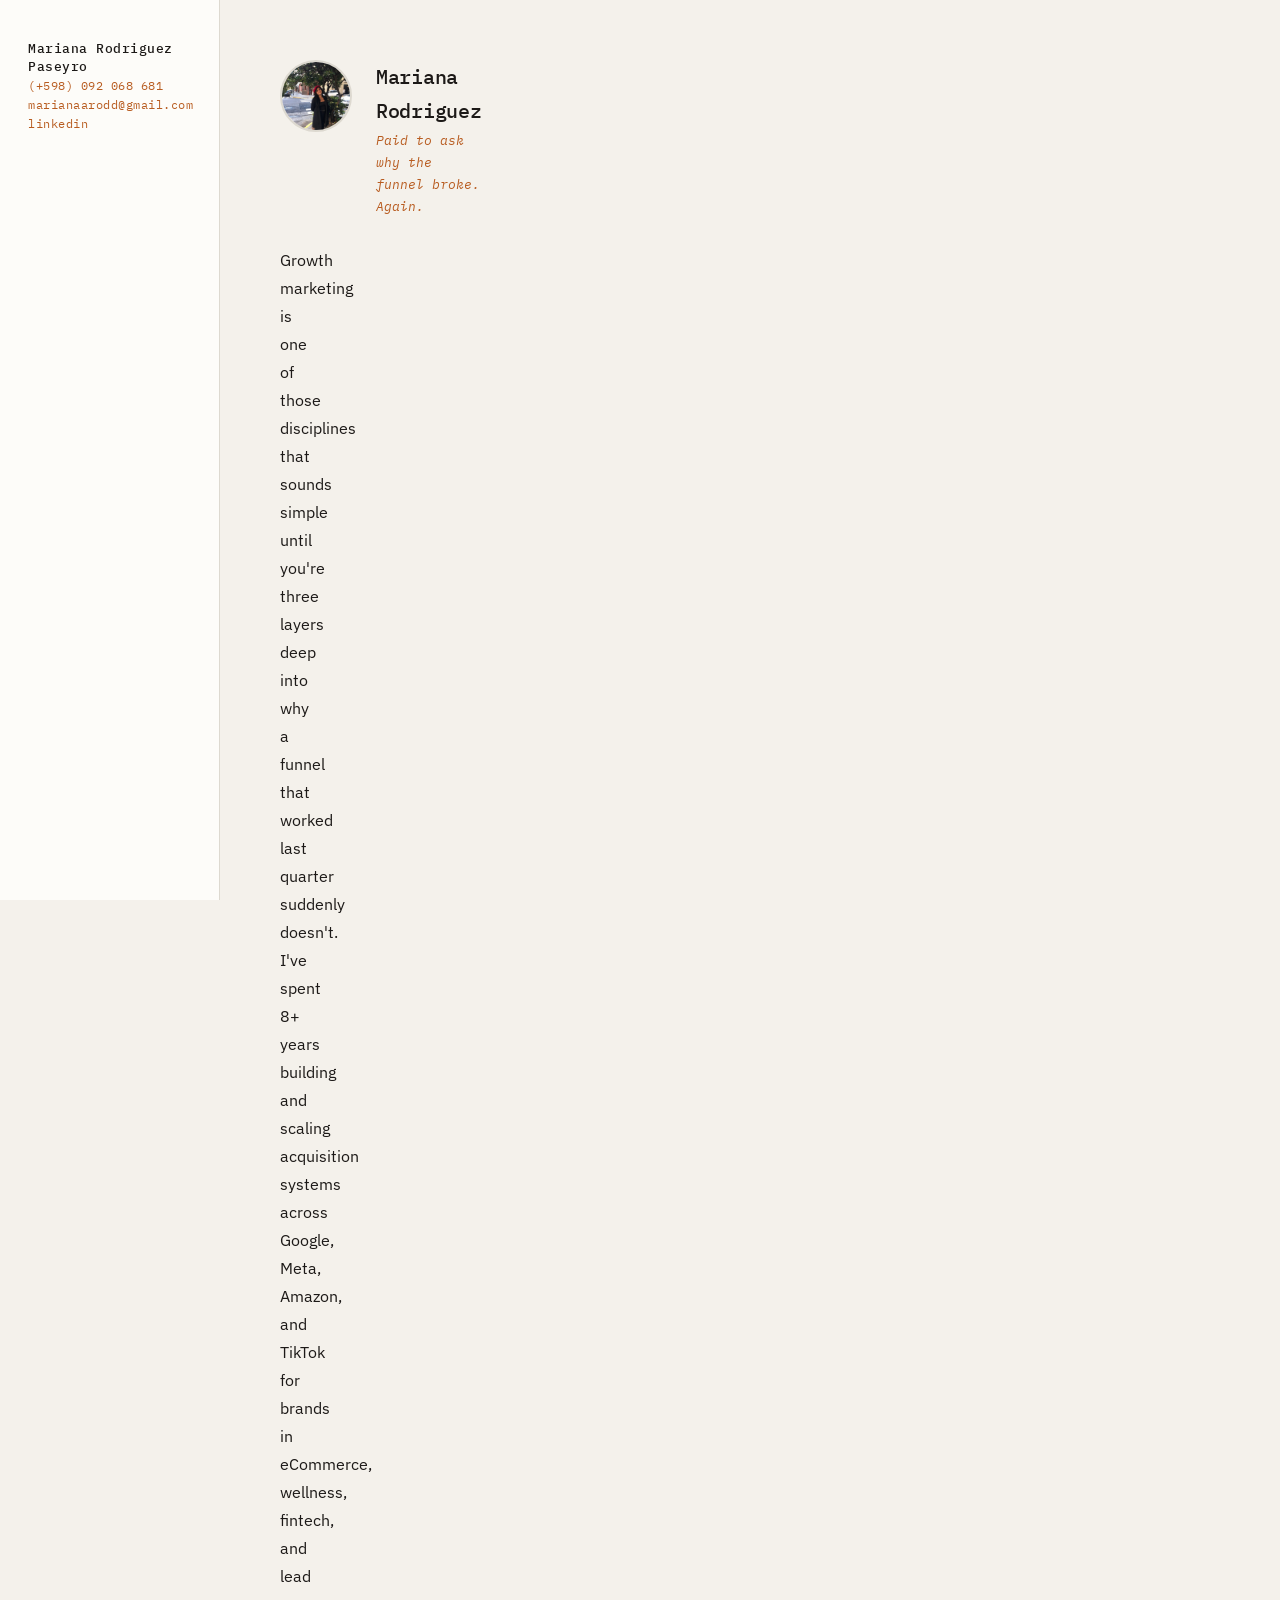
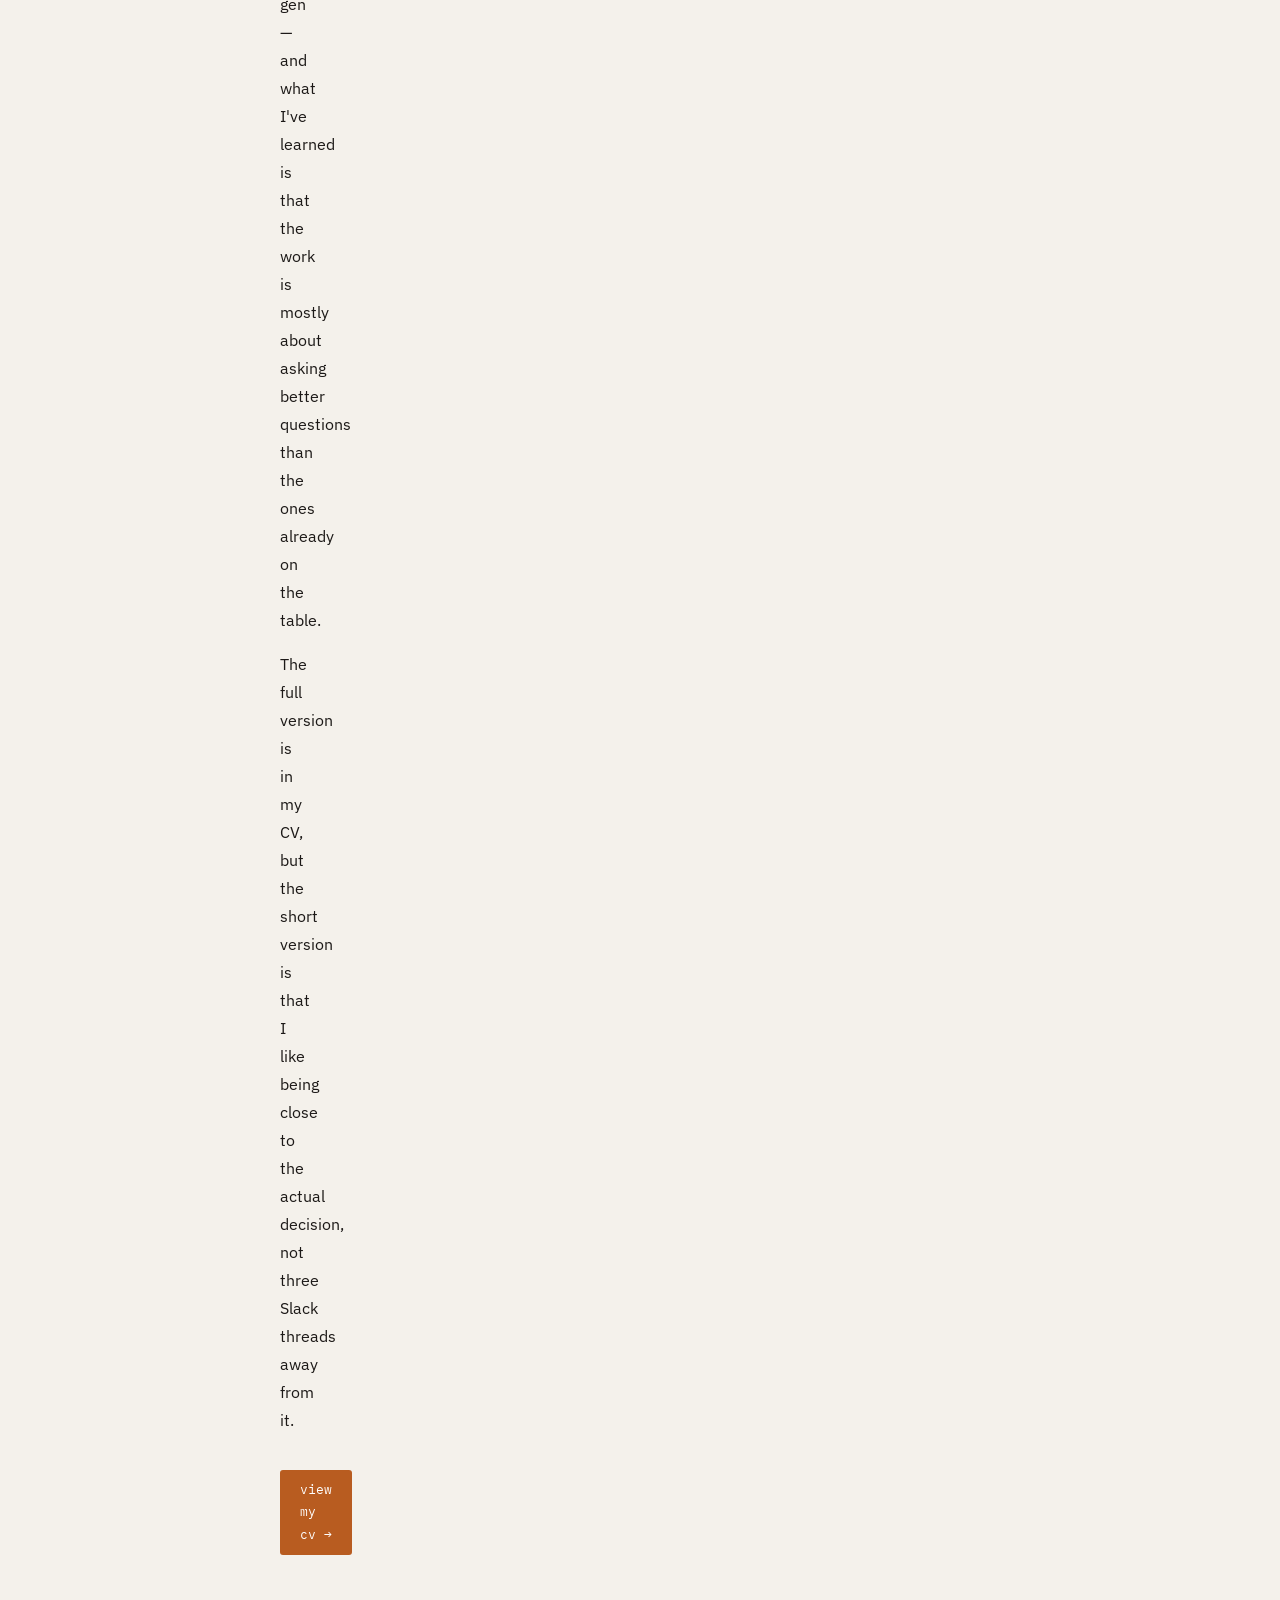
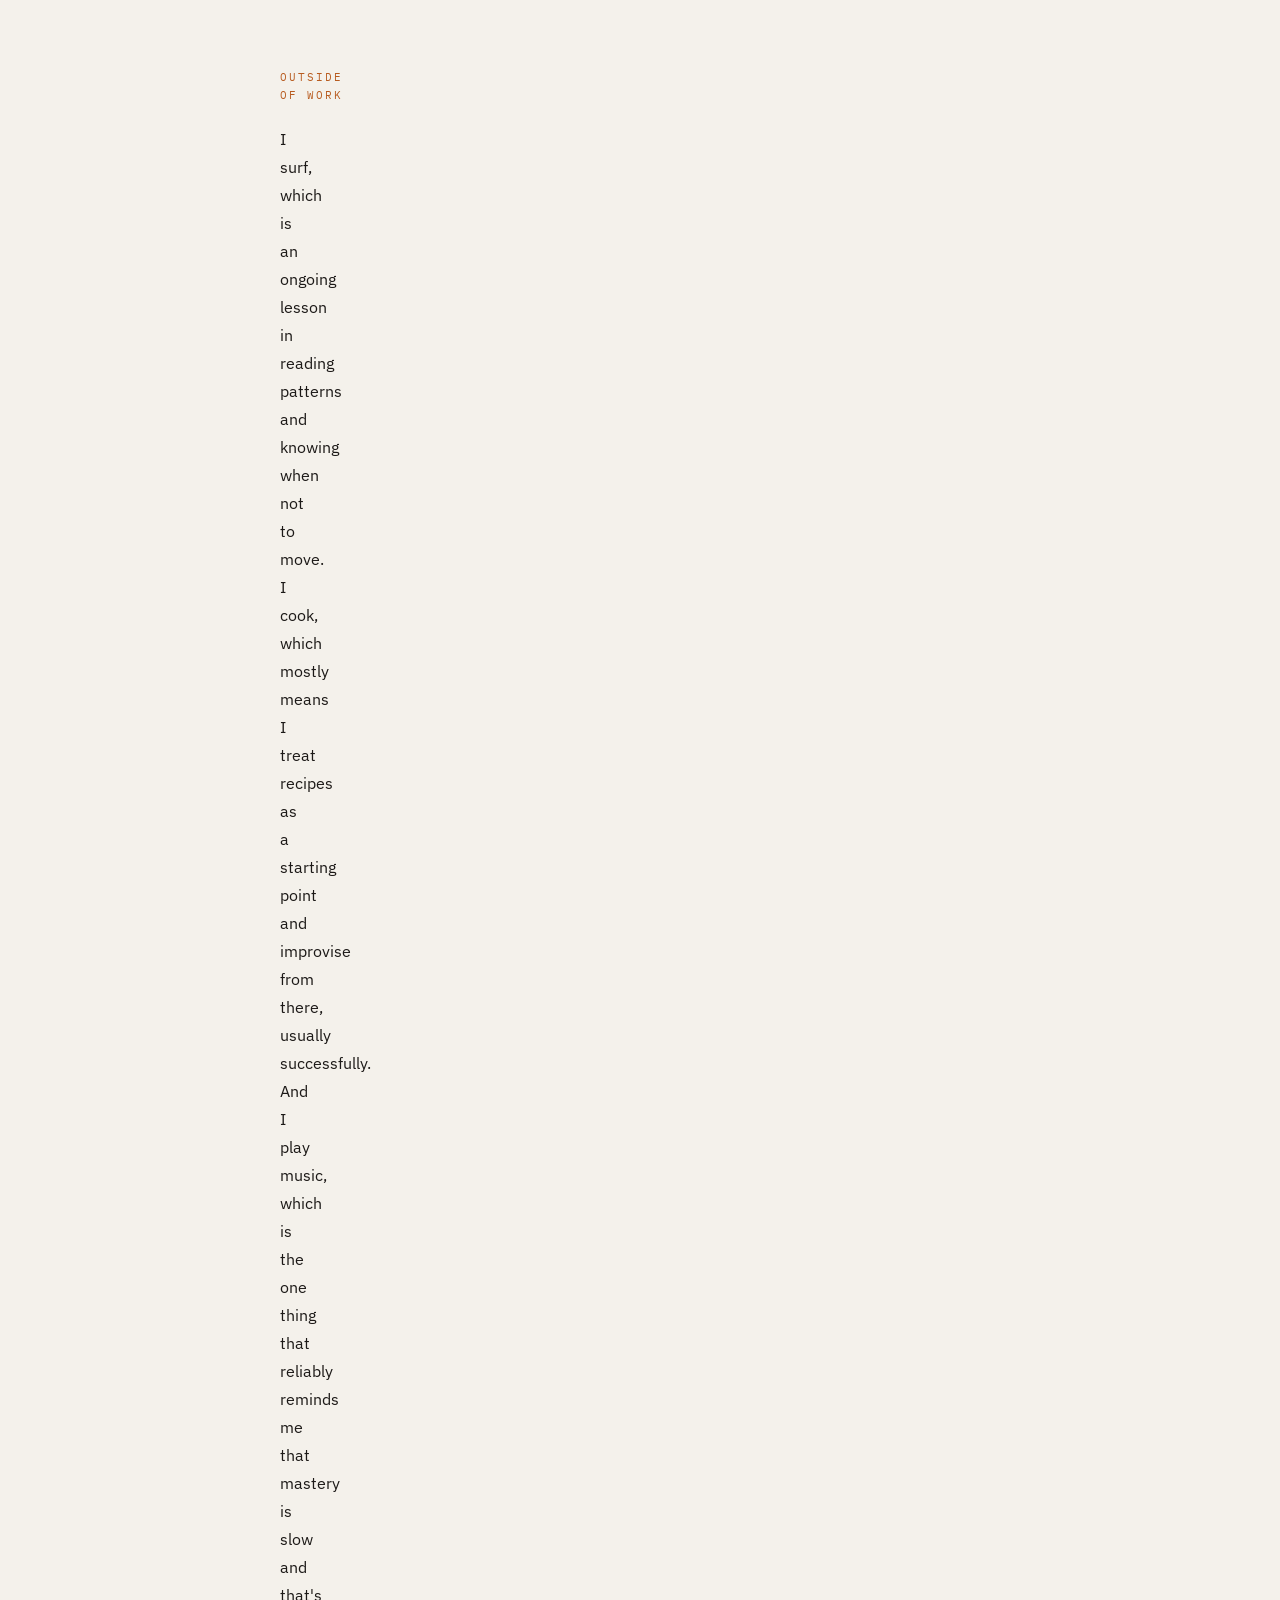
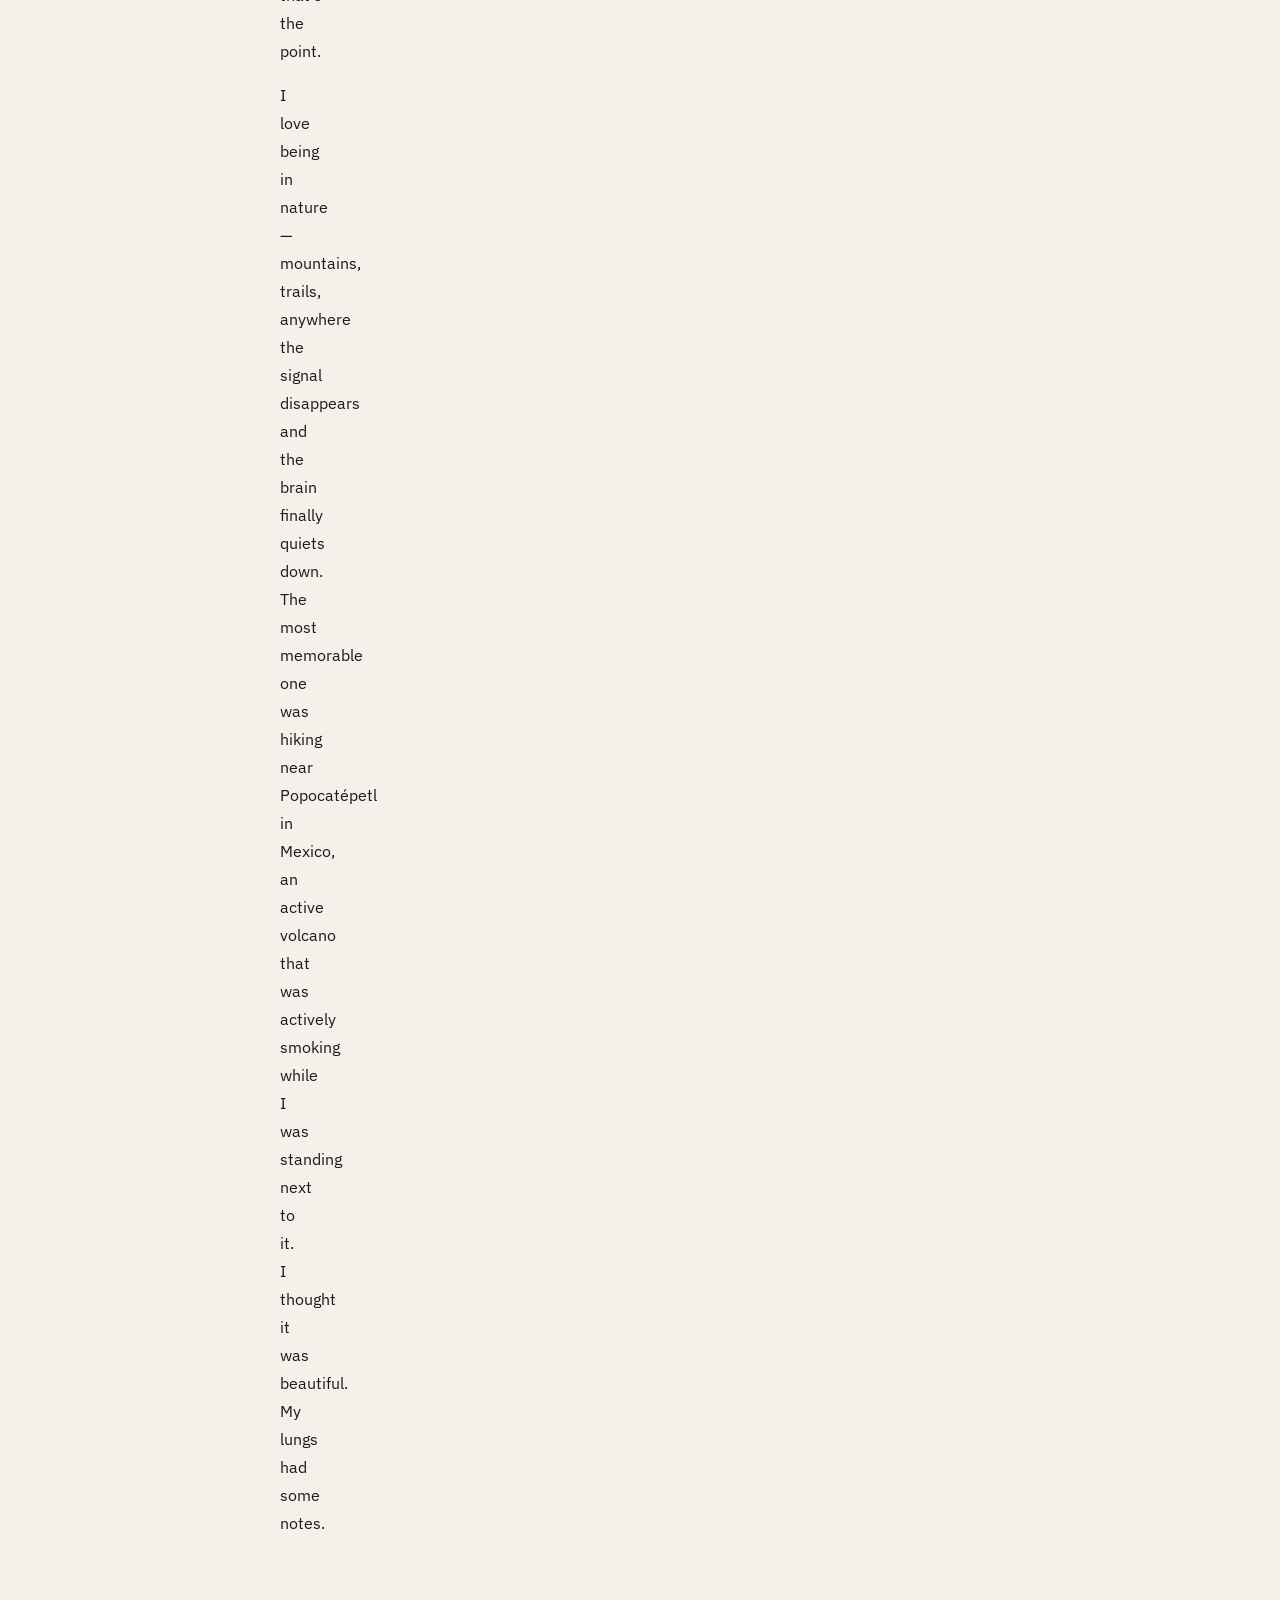
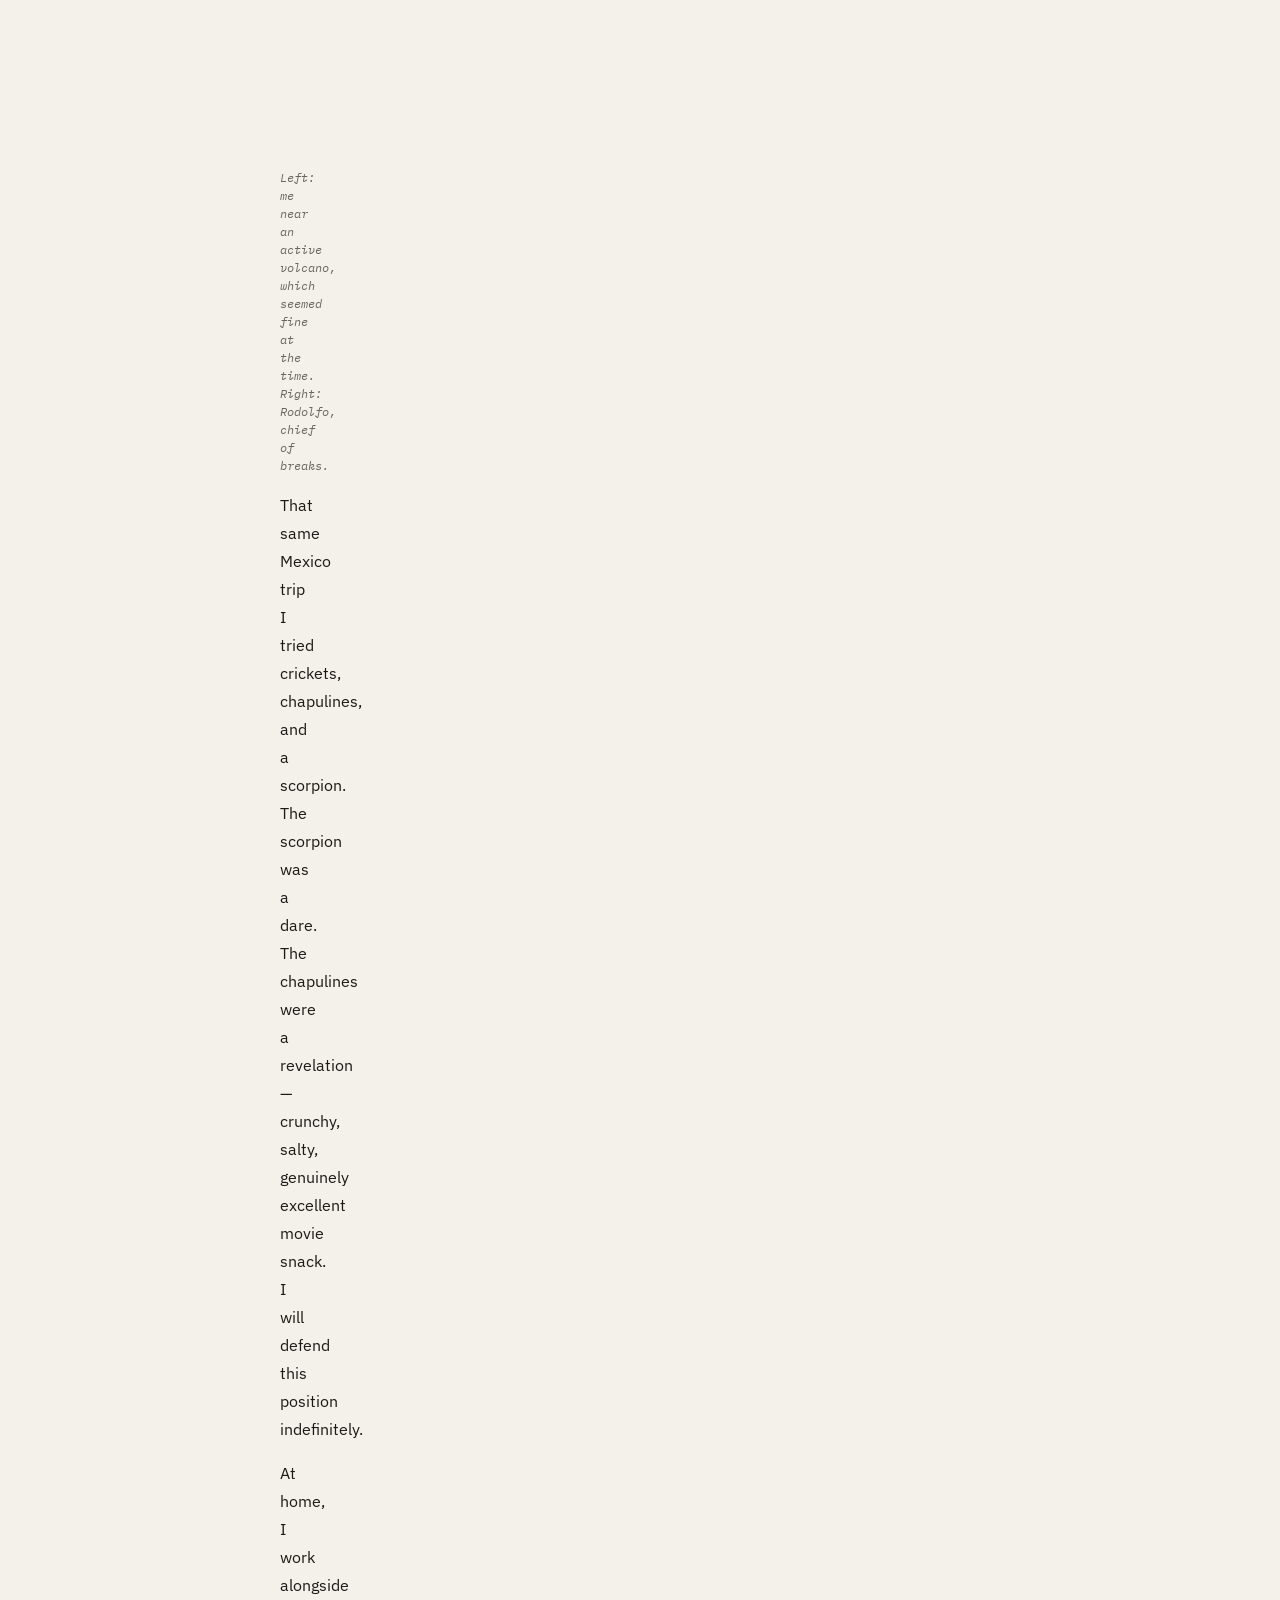
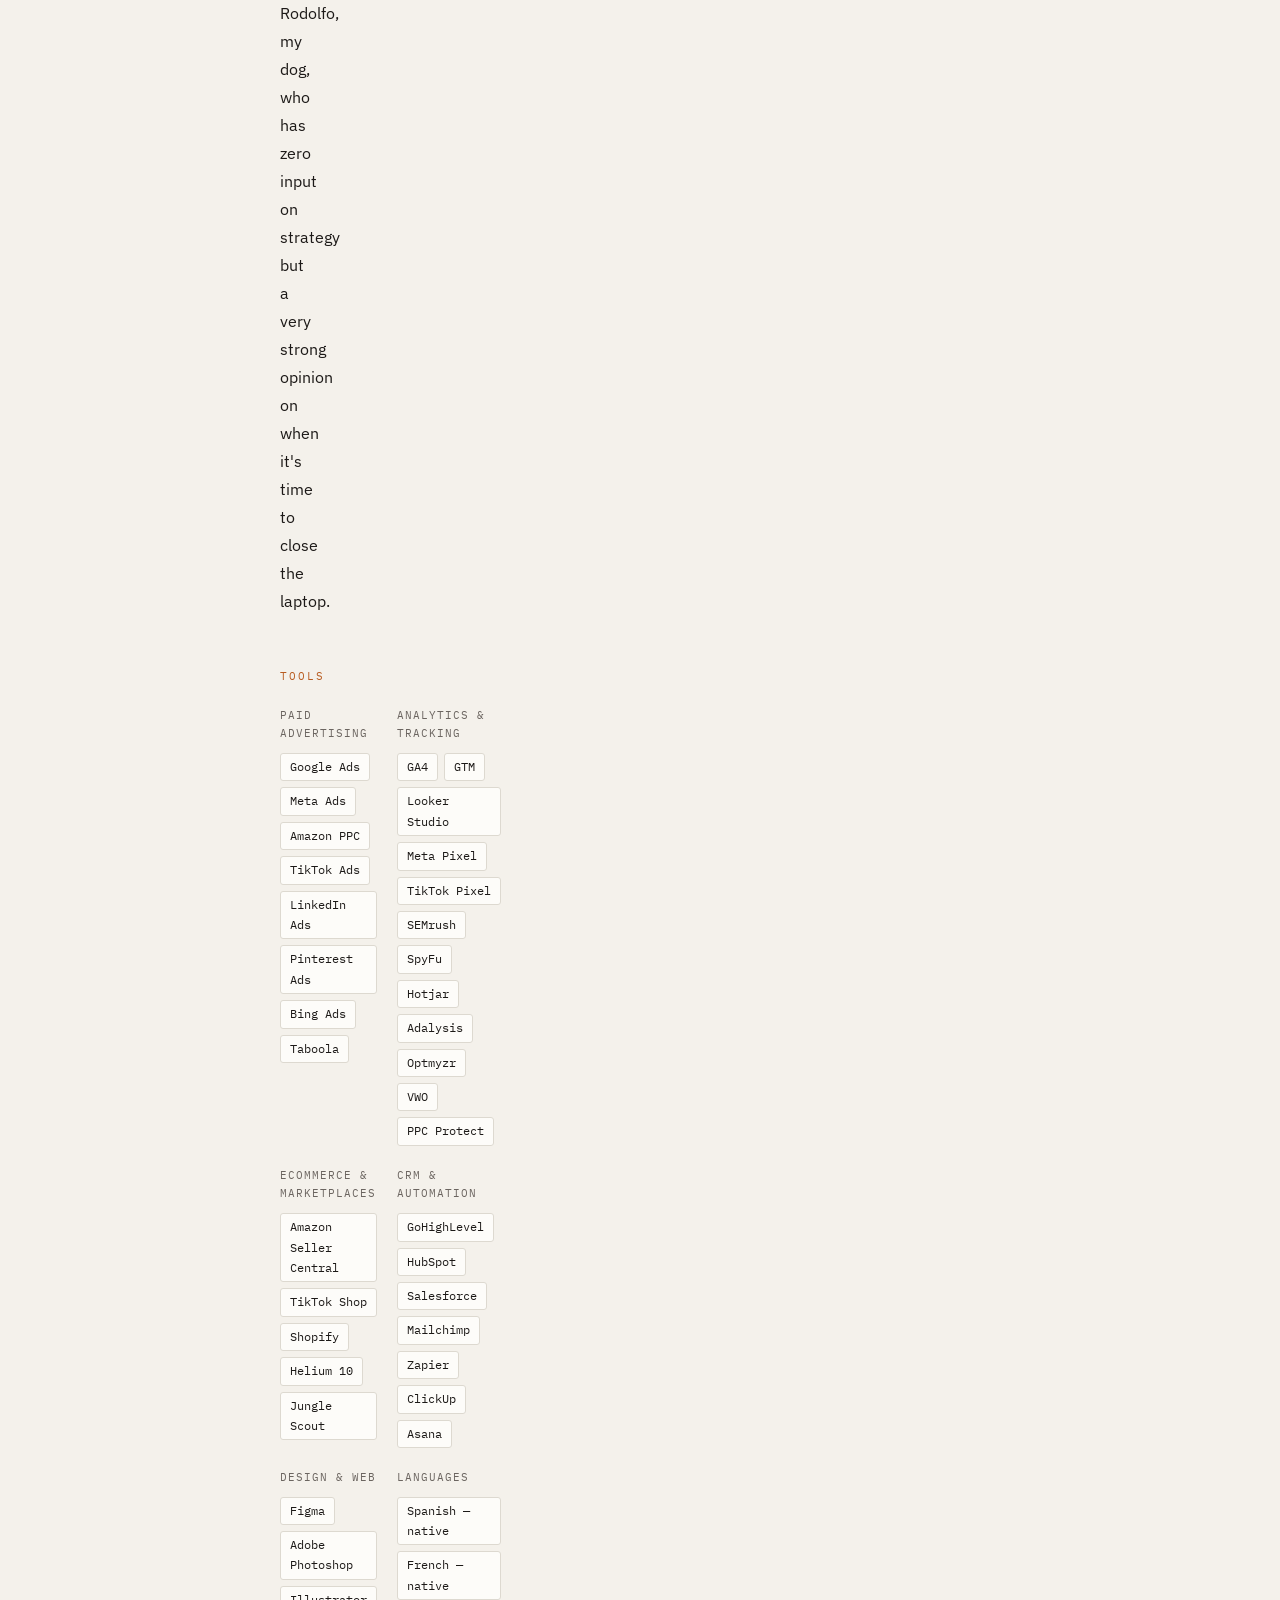
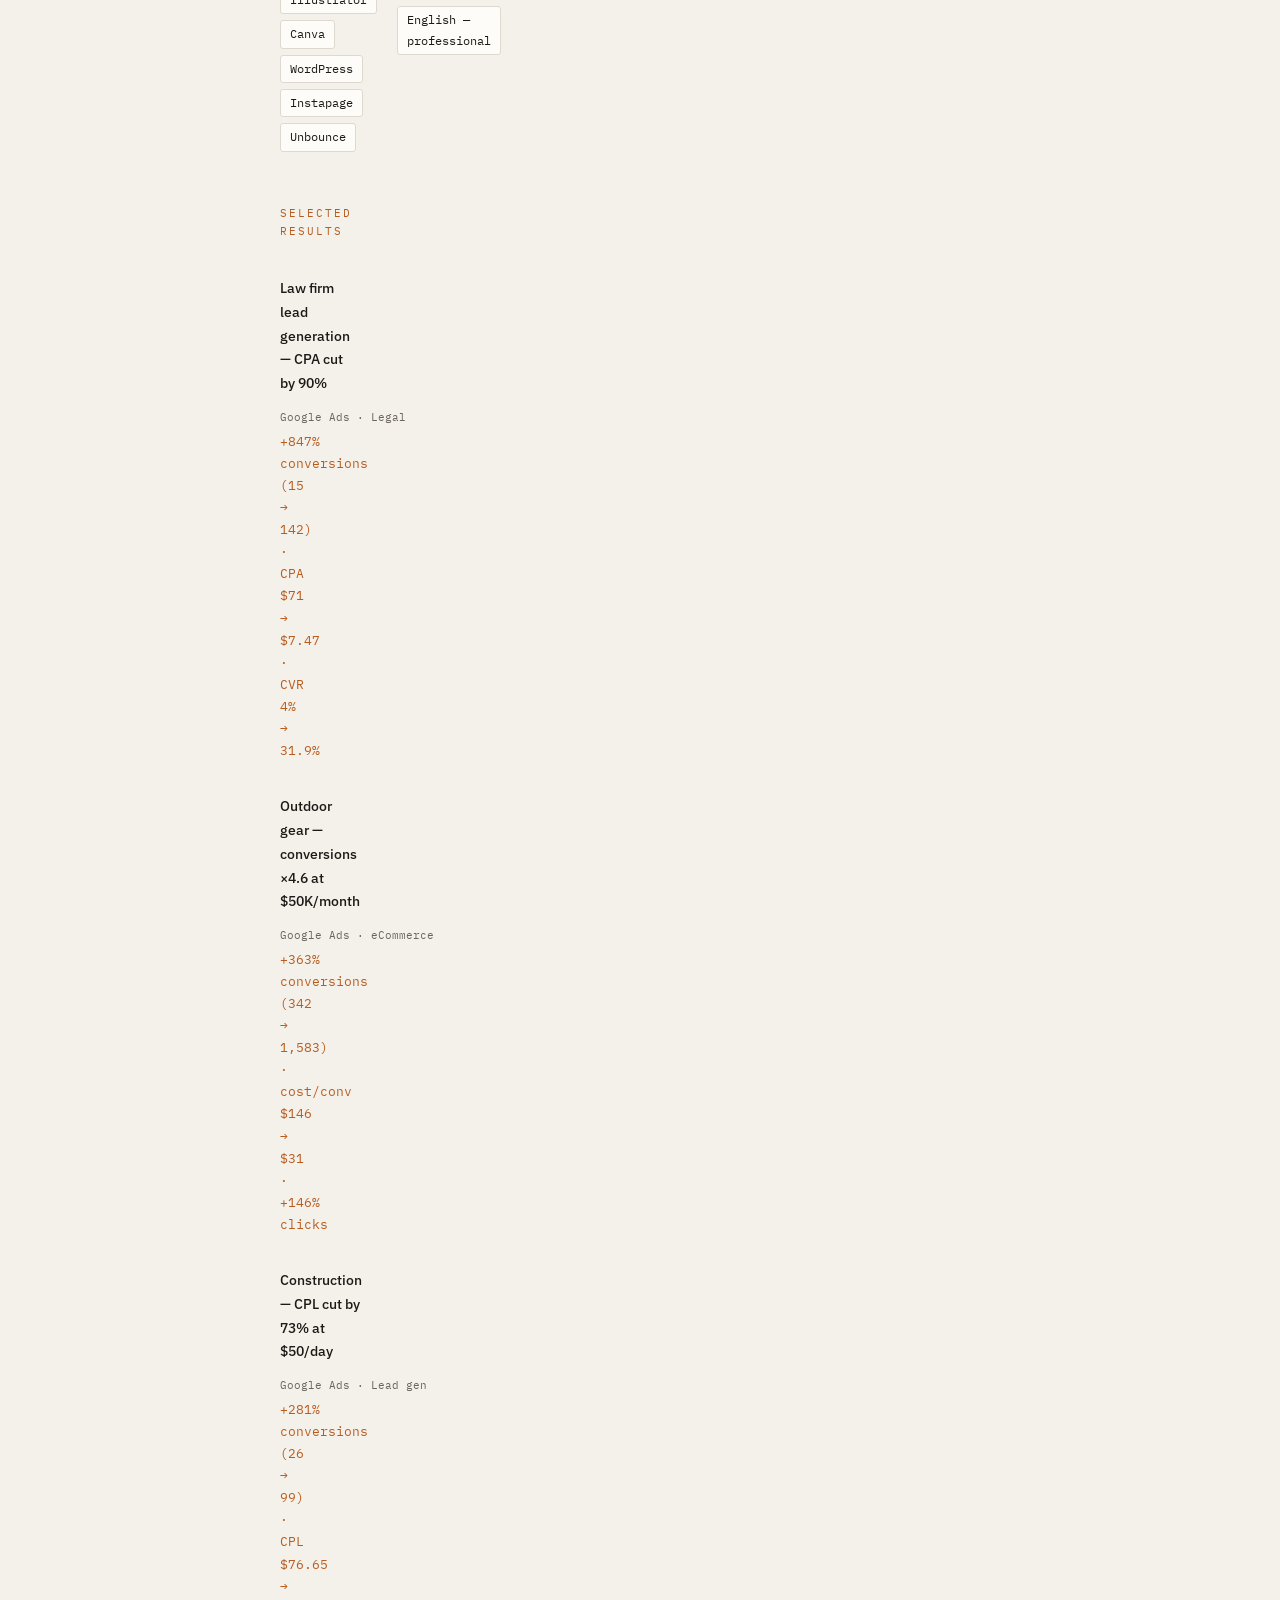
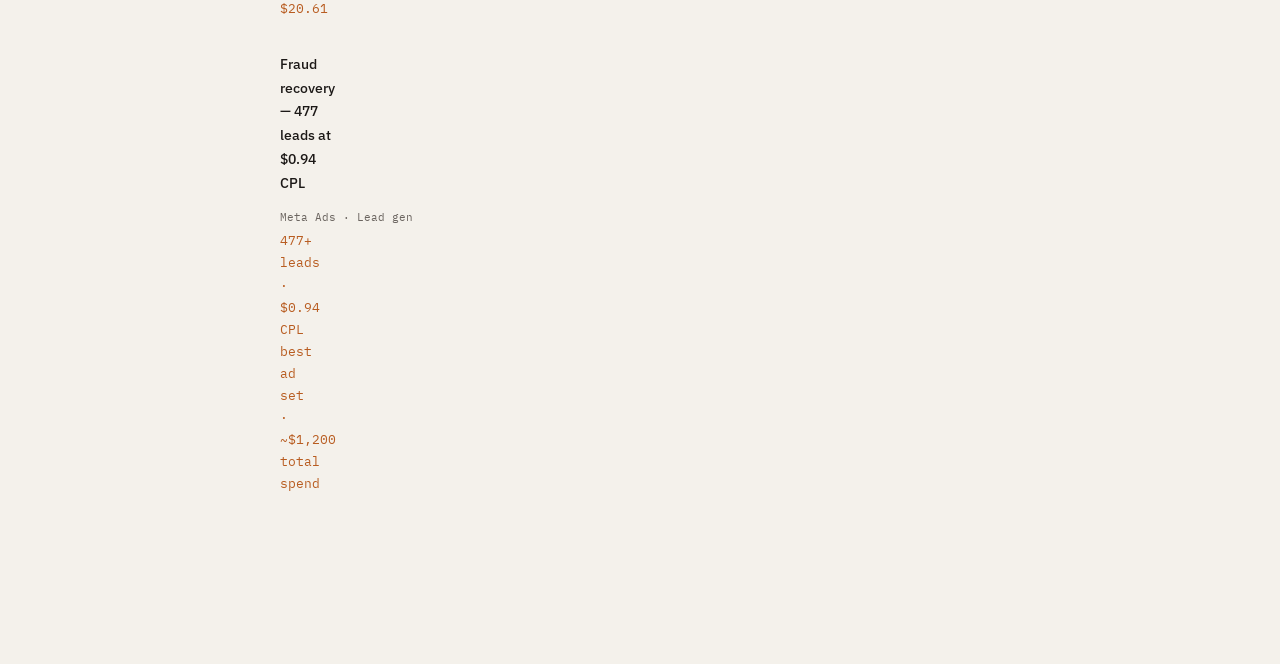
==== index.html @ 10cc5218 "Add files via upload" ====
<!DOCTYPE html>
<html lang="en">
<head>
<meta charset="UTF-8">
<meta name="viewport" content="width=device-width, initial-scale=1.0">
<title>Mariana Rodriguez</title>
<link rel="preconnect" href="https://fonts.googleapis.com">
<link href="https://fonts.googleapis.com/css2?family=IBM+Plex+Mono:ital,wght@0,400;0,500;1,400&family=IBM+Plex+Sans:wght@300;400;500&display=swap" rel="stylesheet">
<style>
  *, *::before, *::after { box-sizing: border-box; margin: 0; padding: 0; }

  :root {
    --bg: #F4F1EB;
    --fg: #1C1917;
    --accent: #B85C20;
    --muted: #6B6560;
    --border: #DDD9D0;
    --white: #FDFCF9;
  }

  body {
    background: var(--bg);
    color: var(--fg);
    font-family: 'IBM Plex Sans', sans-serif;
    font-size: 16px;
    line-height: 1.7;
    min-height: 100vh;
  }

  /* LAYOUT */
  .layout {
    display: grid;
    grid-template-columns: 220px 1fr;
    min-height: 100vh;
  }

  /* SIDEBAR */
  .sidebar {
    position: fixed;
    top: 0; left: 0; bottom: 0;
    width: 220px;
    background: var(--white);
    border-right: 1px solid var(--border);
    padding: 40px 28px;
    display: flex;
    flex-direction: column;
    gap: 40px;
    overflow-y: auto;
  }

  .sidebar-name {
    font-family: 'IBM Plex Mono', monospace;
    font-size: 13px;
    font-weight: 500;
    letter-spacing: 0.5px;
    line-height: 1.4;
  }

  .sidebar-name span {
    display: block;
    color: var(--accent);
    font-weight: 400;
    font-size: 12px;
    margin-top: 2px;
  }

  .sidebar-nav {
    list-style: none;
    display: flex;
    flex-direction: column;
    gap: 4px;
  }

  .sidebar-nav a {
    display: block;
    font-size: 13px;
    color: var(--muted);
    text-decoration: none;
    padding: 4px 0;
    font-family: 'IBM Plex Mono', monospace;
    transition: color 0.15s;
  }

  .sidebar-nav a:hover { color: var(--accent); }

  .sidebar-contact {
    margin-top: auto;
    display: flex;
    flex-direction: column;
    gap: 8px;
  }

  .sidebar-contact a,
  .sidebar-contact span {
    font-size: 12px;
    color: var(--muted);
    text-decoration: none;
    font-family: 'IBM Plex Mono', monospace;
    word-break: break-all;
    line-height: 1.5;
  }

  .sidebar-contact a:hover { color: var(--accent); }

  /* MAIN */
  .main {
    margin-left: 220px;
    padding: 60px 60px 100px;
    max-width: 760px;
  }

  /* HERO */
  .hero {
    margin-bottom: 64px;
    padding-bottom: 48px;
    border-bottom: 1px solid var(--border);
  }

  .profile-row {
    display: flex;
    align-items: flex-start;
    gap: 24px;
    margin-bottom: 28px;
  }

  .profile-img {
    width: 72px;
    height: 72px;
    border-radius: 50%;
    object-fit: cover;
    object-position: center top;
    flex-shrink: 0;
    border: 2px solid var(--border);
  }

  .profile-text { flex: 1; }

  .profile-name {
    font-family: 'IBM Plex Mono', monospace;
    font-size: 20px;
    font-weight: 500;
    letter-spacing: -0.3px;
    margin-bottom: 2px;
  }

  .profile-tagline {
    font-size: 13px;
    color: var(--accent);
    font-family: 'IBM Plex Mono', monospace;
    font-style: italic;
  }

  .bio p {
    font-size: 16px;
    line-height: 1.75;
    margin-bottom: 16px;
    color: var(--fg);
  }

  .bio p:last-child { margin-bottom: 0; }

  .cv-btn {
    display: inline-block;
    margin-top: 20px;
    padding: 9px 20px;
    background: var(--accent);
    color: #fff;
    text-decoration: none;
    font-size: 13px;
    font-family: 'IBM Plex Mono', monospace;
    border-radius: 3px;
    transition: opacity 0.15s;
  }

  .cv-btn:hover { opacity: 0.85; }

  /* SECTIONS */
  section { margin-bottom: 52px; }

  .section-label {
    font-family: 'IBM Plex Mono', monospace;
    font-size: 11px;
    letter-spacing: 2px;
    text-transform: uppercase;
    color: var(--accent);
    margin-bottom: 20px;
    display: flex;
    align-items: center;
    gap: 10px;
  }

  .section-label::after {
    content: '';
    flex: 1;
    height: 1px;
    background: var(--border);
  }

  /* PHOTOS */
  .photo-grid {
    display: grid;
    grid-template-columns: 1fr 1fr;
    gap: 8px;
    margin: 24px 0 8px;
  }

  .photo-grid img {
    width: 100%;
    height: 200px;
    object-fit: cover;
    border-radius: 4px;
    display: block;
  }

  .photo-caption {
    font-size: 12px;
    color: var(--muted);
    font-family: 'IBM Plex Mono', monospace;
    font-style: italic;
    margin-bottom: 16px;
    line-height: 1.5;
  }

  /* TOOLS */
  .tools-grid {
    display: grid;
    grid-template-columns: 1fr 1fr;
    gap: 20px;
  }

  .tool-group-label {
    font-family: 'IBM Plex Mono', monospace;
    font-size: 11px;
    letter-spacing: 1px;
    text-transform: uppercase;
    color: var(--muted);
    margin-bottom: 10px;
  }

  .tool-tags {
    display: flex;
    flex-wrap: wrap;
    gap: 6px;
  }

  .tool-tag {
    font-size: 12px;
    font-family: 'IBM Plex Mono', monospace;
    color: var(--fg);
    background: var(--white);
    border: 1px solid var(--border);
    padding: 3px 9px;
    border-radius: 3px;
  }

  /* RESULTS */
  .result-item {
    padding: 16px 0;
    border-bottom: 1px solid var(--border);
  }

  .result-item:first-child { border-top: 1px solid var(--border); }

  .result-header {
    display: flex;
    justify-content: space-between;
    align-items: baseline;
    gap: 12px;
    flex-wrap: wrap;
    margin-bottom: 4px;
  }

  .result-title {
    font-size: 14px;
    font-weight: 500;
  }

  .result-platform {
    font-size: 11px;
    font-family: 'IBM Plex Mono', monospace;
    color: var(--muted);
    white-space: nowrap;
  }

  .result-numbers {
    font-size: 13px;
    color: var(--accent);
    font-family: 'IBM Plex Mono', monospace;
  }

  /* RESPONSIVE */
  @media (max-width: 700px) {
    .layout { grid-template-columns: 1fr; }
    .sidebar { position: relative; width: 100%; border-right: none; border-bottom: 1px solid var(--border); padding: 24px; flex-direction: row; flex-wrap: wrap; gap: 20px; }
    .sidebar-contact { margin-top: 0; }
    .main { margin-left: 0; padding: 32px 20px 80px; }
    .tools-grid { grid-template-columns: 1fr; }
    .photo-grid { grid-template-columns: 1fr; }
  }
</style>
</head>
<body>

<div class="layout">

  <aside class="sidebar">
    <div class="sidebar-name">
      Mariana Rodriguez Paseyro
      <span>(+598) 092 068 681</span>
      <span><a href="mailto:marianaarodd@gmail.com" style="color:var(--accent); text-decoration:none;">marianaarodd@gmail.com</a></span>
      <span><a href="https://linkedin.com/in/marianarodriguezp" target="_blank" style="color:var(--accent); text-decoration:none;">linkedin</a></span>
    </div>


  </aside>

  <main class="main">

    <!-- HERO -->
    <div class="hero" id="about">
      <div class="profile-row">
        <img src="images/profile.jpg" alt="Mariana" class="profile-img">
        <div class="profile-text">
          <div class="profile-name">Mariana Rodriguez</div>
          <div class="profile-tagline">Paid to ask why the funnel broke. Again.</div>
        </div>
      </div>

      <div class="bio">
        <p>Growth marketing is one of those disciplines that sounds simple until you're three layers deep into why a funnel that worked last quarter suddenly doesn't. I've spent 8+ years building and scaling acquisition systems across Google, Meta, Amazon, and TikTok for brands in eCommerce, wellness, fintech, and lead gen — and what I've learned is that the work is mostly about asking better questions than the ones already on the table.</p>

        <p>The full version is in my CV, but the short version is that I like being close to the actual decision, not three Slack threads away from it.</p>

        <a href="cv.html" class="cv-btn">view my cv →</a>
      </div>
    </div>

    <!-- ABOUT -->
    <section>
      <div class="section-label">outside of work</div>

      <div class="bio">
        <p>I surf, which is an ongoing lesson in reading patterns and knowing when not to move. I cook, which mostly means I treat recipes as a starting point and improvise from there, usually successfully. And I play music, which is the one thing that reliably reminds me that mastery is slow and that's the point.</p>

        <p>I love being in nature — mountains, trails, anywhere the signal disappears and the brain finally quiets down. The most memorable one was hiking near Popocatépetl in Mexico, an active volcano that was actively smoking while I was standing next to it. I thought it was beautiful. My lungs had some notes.</p>
      </div>

      <div class="photo-grid">
        <img src="images/mexico.jpg" alt="Mariana near Popocatépetl">
        <img src="images/rodolfo.jpg" alt="Rodolfo at the beach">
      </div>
      <p class="photo-caption">Left: me near an active volcano, which seemed fine at the time. Right: Rodolfo, chief of breaks.</p>

      <div class="bio">
        <p>That same Mexico trip I tried crickets, chapulines, and a scorpion. The scorpion was a dare. The chapulines were a revelation — crunchy, salty, genuinely excellent movie snack. I will defend this position indefinitely.</p>

        <p>At home, I work alongside Rodolfo, my dog, who has zero input on strategy but a very strong opinion on when it's time to close the laptop.</p>
      </div>
    </section>

    <!-- TOOLS -->
    <section id="tools">
      <div class="section-label">tools</div>
      <div class="tools-grid">

        <div>
          <div class="tool-group-label">Paid advertising</div>
          <div class="tool-tags">
            <span class="tool-tag">Google Ads</span>
            <span class="tool-tag">Meta Ads</span>
            <span class="tool-tag">Amazon PPC</span>
            <span class="tool-tag">TikTok Ads</span>
            <span class="tool-tag">LinkedIn Ads</span>
            <span class="tool-tag">Pinterest Ads</span>
            <span class="tool-tag">Bing Ads</span>
            <span class="tool-tag">Taboola</span>
          </div>
        </div>

        <div>
          <div class="tool-group-label">Analytics & tracking</div>
          <div class="tool-tags">
            <span class="tool-tag">GA4</span>
            <span class="tool-tag">GTM</span>
            <span class="tool-tag">Looker Studio</span>
            <span class="tool-tag">Meta Pixel</span>
            <span class="tool-tag">TikTok Pixel</span>
            <span class="tool-tag">SEMrush</span>
            <span class="tool-tag">SpyFu</span>
            <span class="tool-tag">Hotjar</span>
            <span class="tool-tag">Adalysis</span>
            <span class="tool-tag">Optmyzr</span>
            <span class="tool-tag">VWO</span>
            <span class="tool-tag">PPC Protect</span>
          </div>
        </div>

        <div>
          <div class="tool-group-label">eCommerce & marketplaces</div>
          <div class="tool-tags">
            <span class="tool-tag">Amazon Seller Central</span>
            <span class="tool-tag">TikTok Shop</span>
            <span class="tool-tag">Shopify</span>
            <span class="tool-tag">Helium 10</span>
            <span class="tool-tag">Jungle Scout</span>
          </div>
        </div>

        <div>
          <div class="tool-group-label">CRM & automation</div>
          <div class="tool-tags">
            <span class="tool-tag">GoHighLevel</span>
            <span class="tool-tag">HubSpot</span>
            <span class="tool-tag">Salesforce</span>
            <span class="tool-tag">Mailchimp</span>
            <span class="tool-tag">Zapier</span>
            <span class="tool-tag">ClickUp</span>
            <span class="tool-tag">Asana</span>
          </div>
        </div>

        <div>
          <div class="tool-group-label">Design & web</div>
          <div class="tool-tags">
            <span class="tool-tag">Figma</span>
            <span class="tool-tag">Adobe Photoshop</span>
            <span class="tool-tag">Illustrator</span>
            <span class="tool-tag">Canva</span>
            <span class="tool-tag">WordPress</span>
            <span class="tool-tag">Instapage</span>
            <span class="tool-tag">Unbounce</span>
          </div>
        </div>

        <div>
          <div class="tool-group-label">Languages</div>
          <div class="tool-tags">
            <span class="tool-tag">Spanish — native</span>
            <span class="tool-tag">French — native</span>
            <span class="tool-tag">English — professional</span>
          </div>
        </div>

      </div>
    </section>

    <!-- RESULTS -->
    <section id="results">
      <div class="section-label">selected results</div>

      <div class="result-item">
        <div class="result-header">
          <span class="result-title">Law firm lead generation — CPA cut by 90%</span>
          <span class="result-platform">Google Ads · Legal</span>
        </div>
        <div class="result-numbers">+847% conversions (15 → 142) · CPA $71 → $7.47 · CVR 4% → 31.9%</div>
      </div>

      <div class="result-item">
        <div class="result-header">
          <span class="result-title">Outdoor gear — conversions ×4.6 at $50K/month</span>
          <span class="result-platform">Google Ads · eCommerce</span>
        </div>
        <div class="result-numbers">+363% conversions (342 → 1,583) · cost/conv $146 → $31 · +146% clicks</div>
      </div>

      <div class="result-item">
        <div class="result-header">
          <span class="result-title">Construction — CPL cut by 73% at $50/day</span>
          <span class="result-platform">Google Ads · Lead gen</span>
        </div>
        <div class="result-numbers">+281% conversions (26 → 99) · CPL $76.65 → $20.61</div>
      </div>

      <div class="result-item">
        <div class="result-header">
          <span class="result-title">Fraud recovery — 477 leads at $0.94 CPL</span>
          <span class="result-platform">Meta Ads · Lead gen</span>
        </div>
        <div class="result-numbers">477+ leads · $0.94 CPL best ad set · ~$1,200 total spend</div>
      </div>

    </section>

  </main>
</div>

</body>
</html>
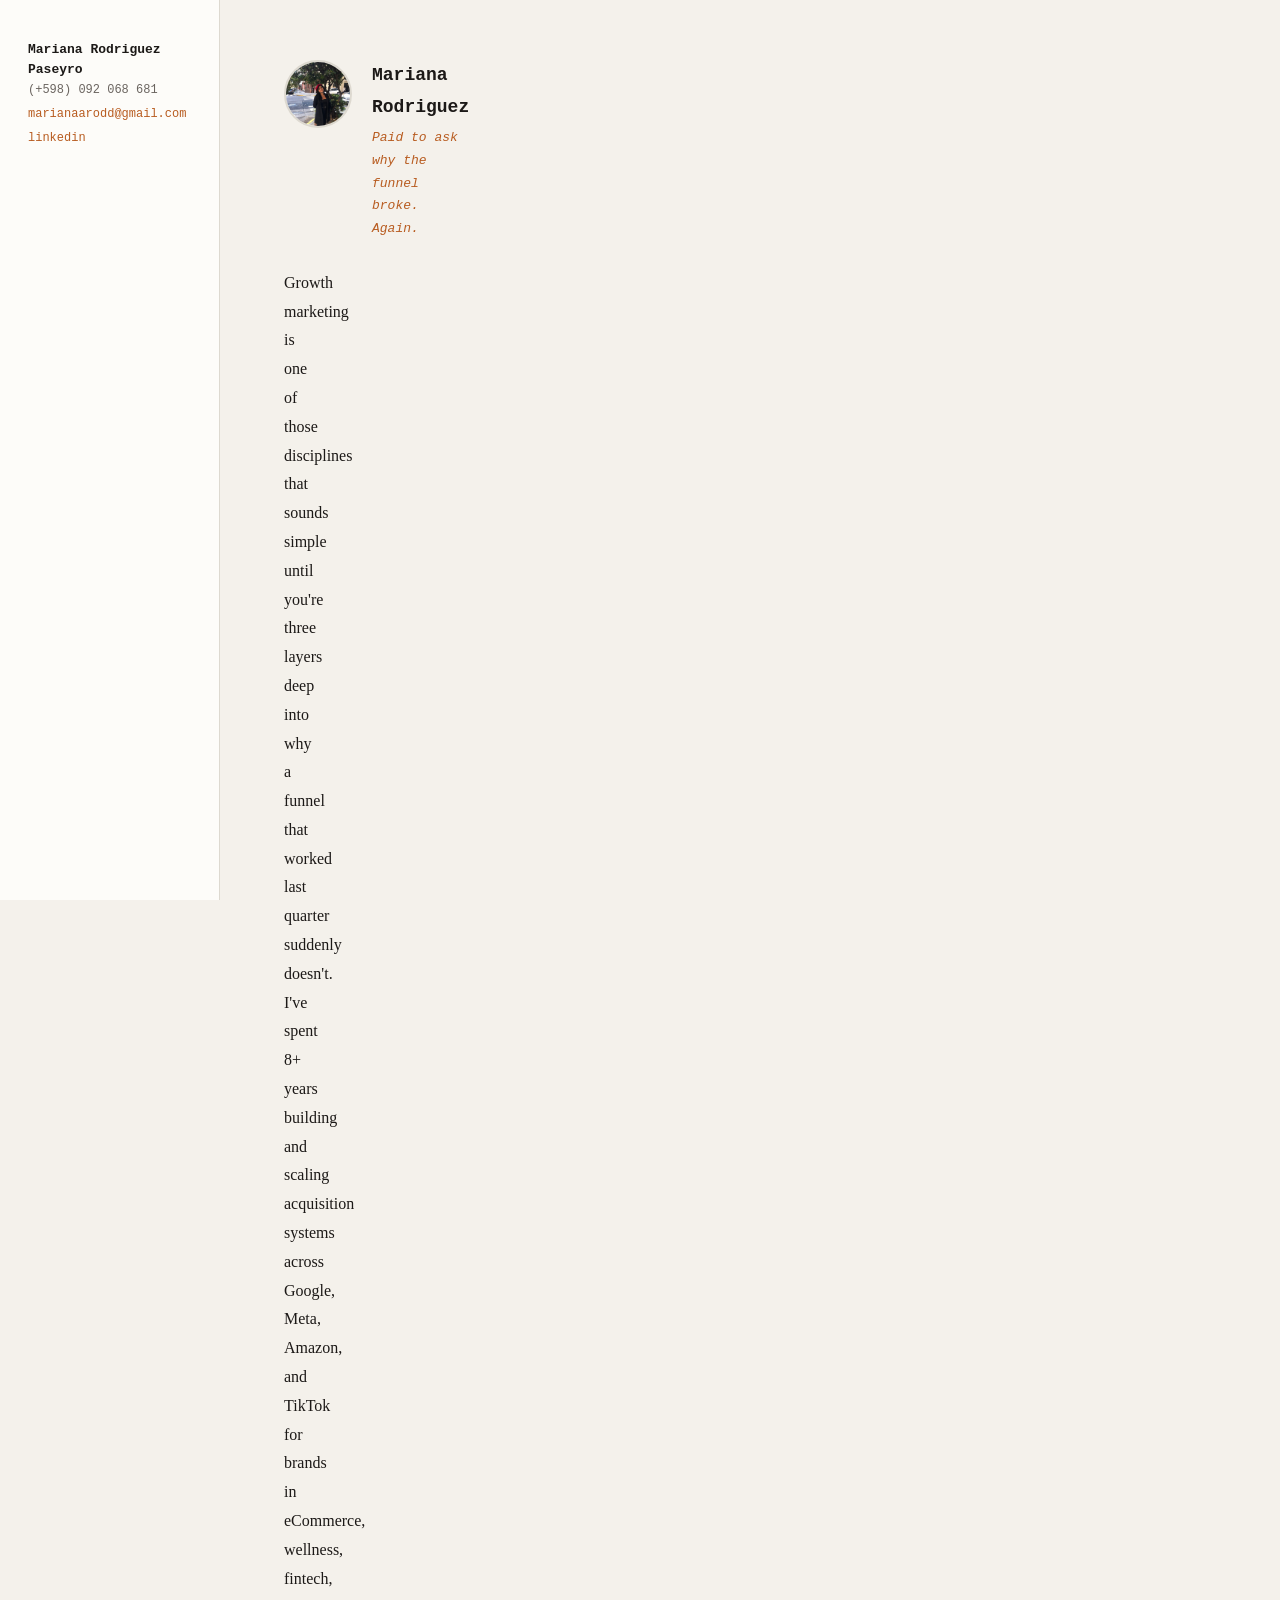
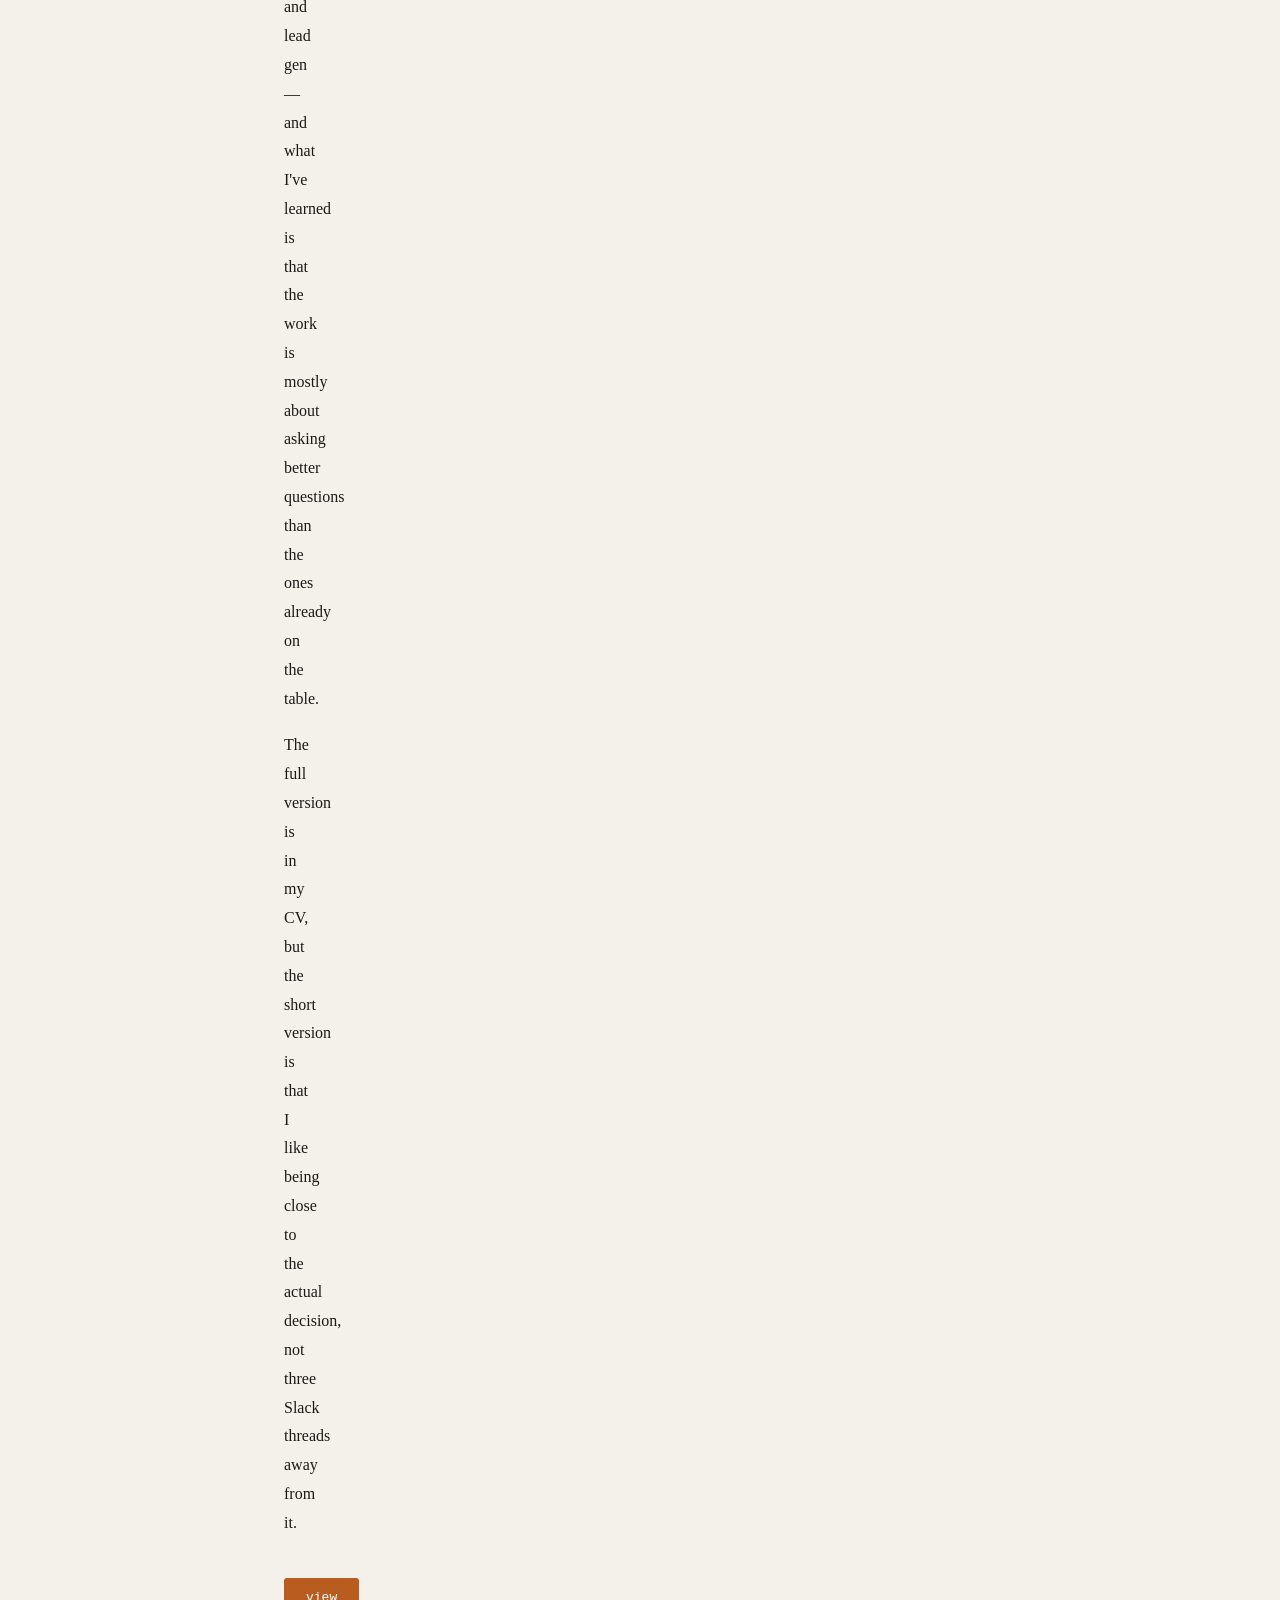
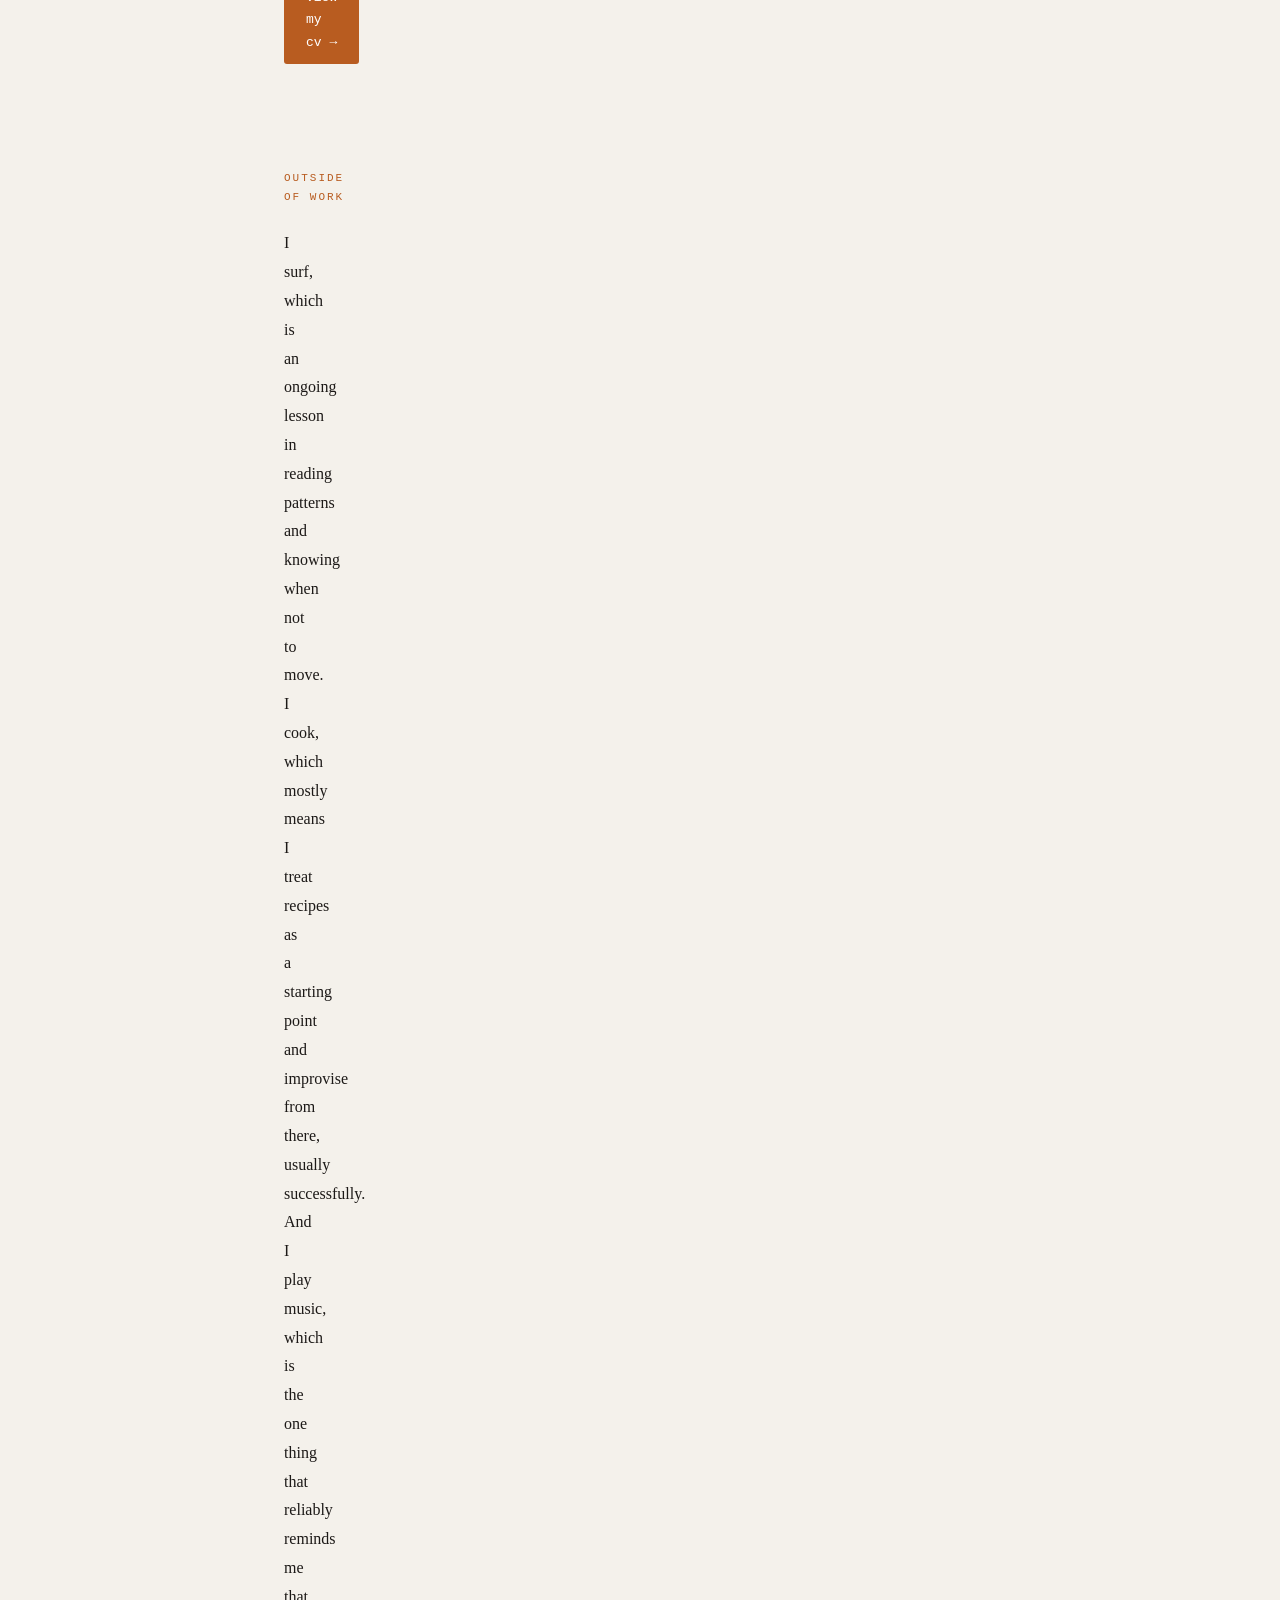
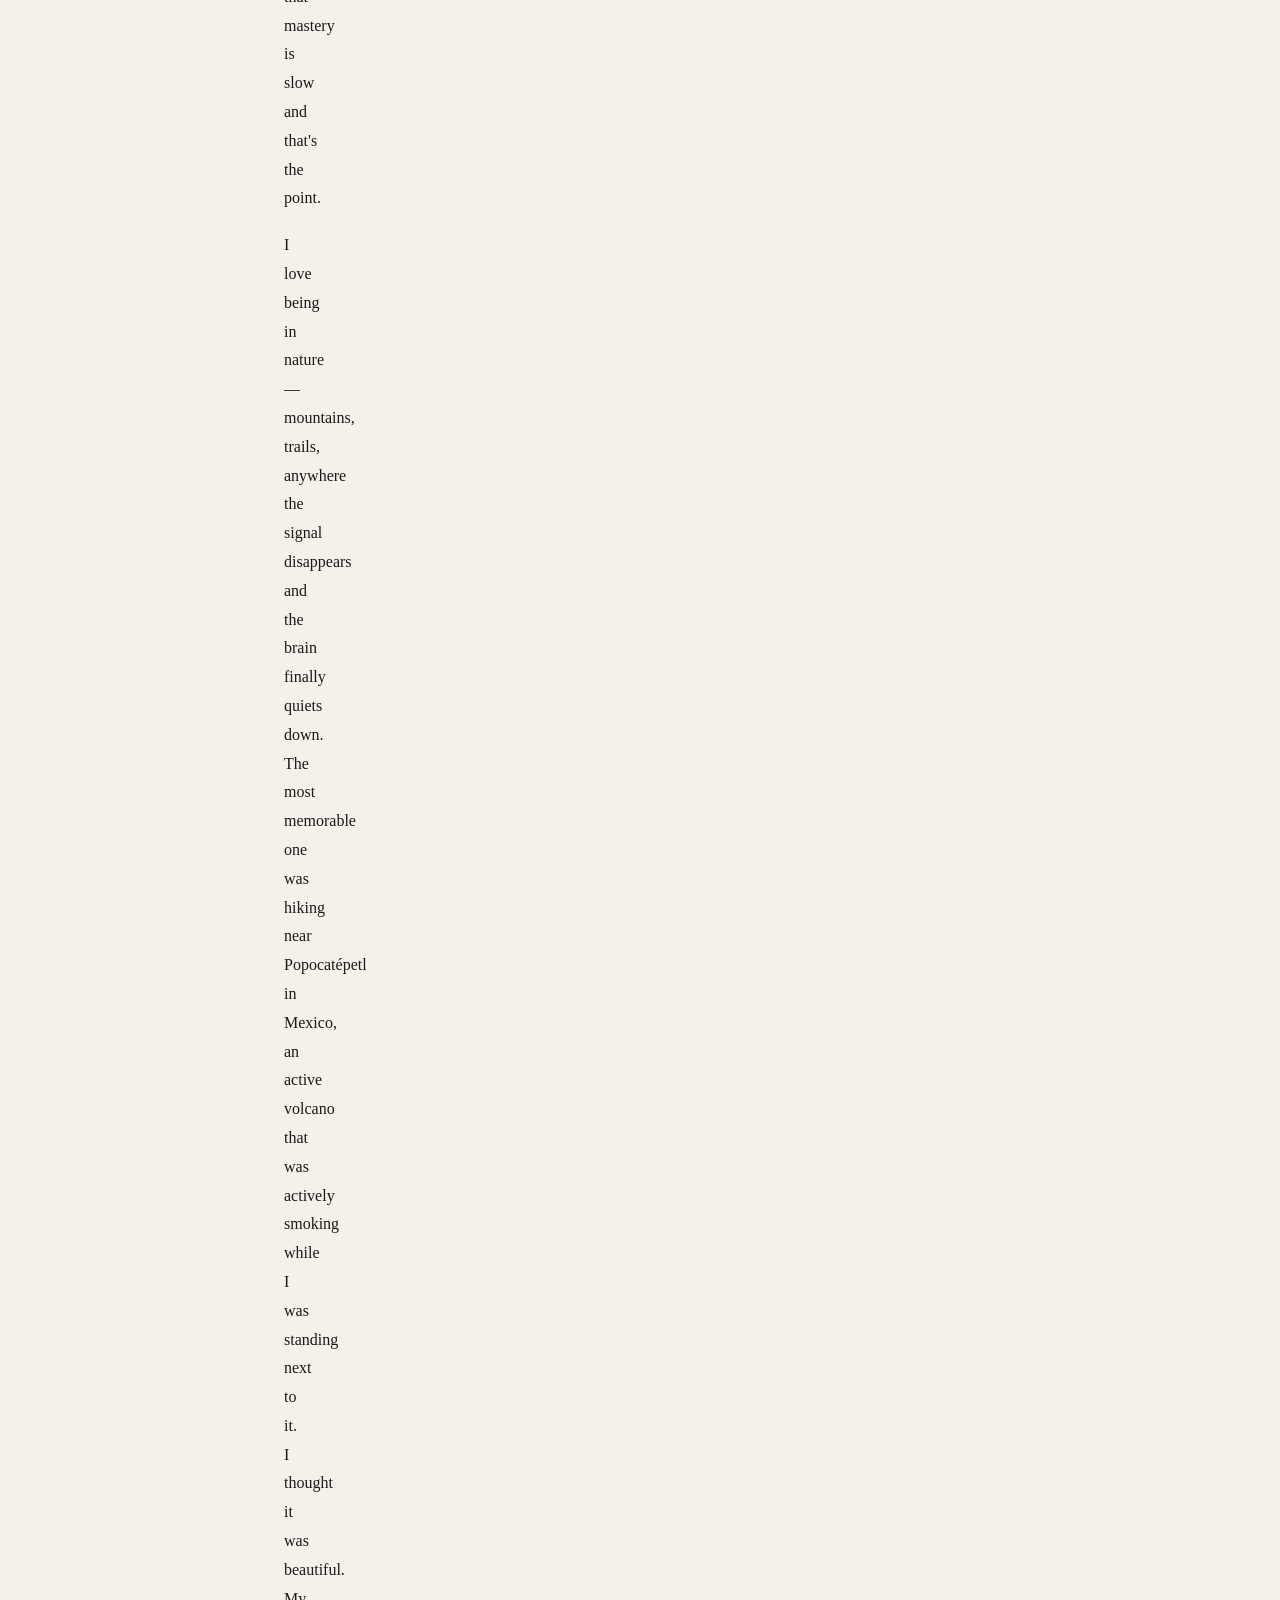
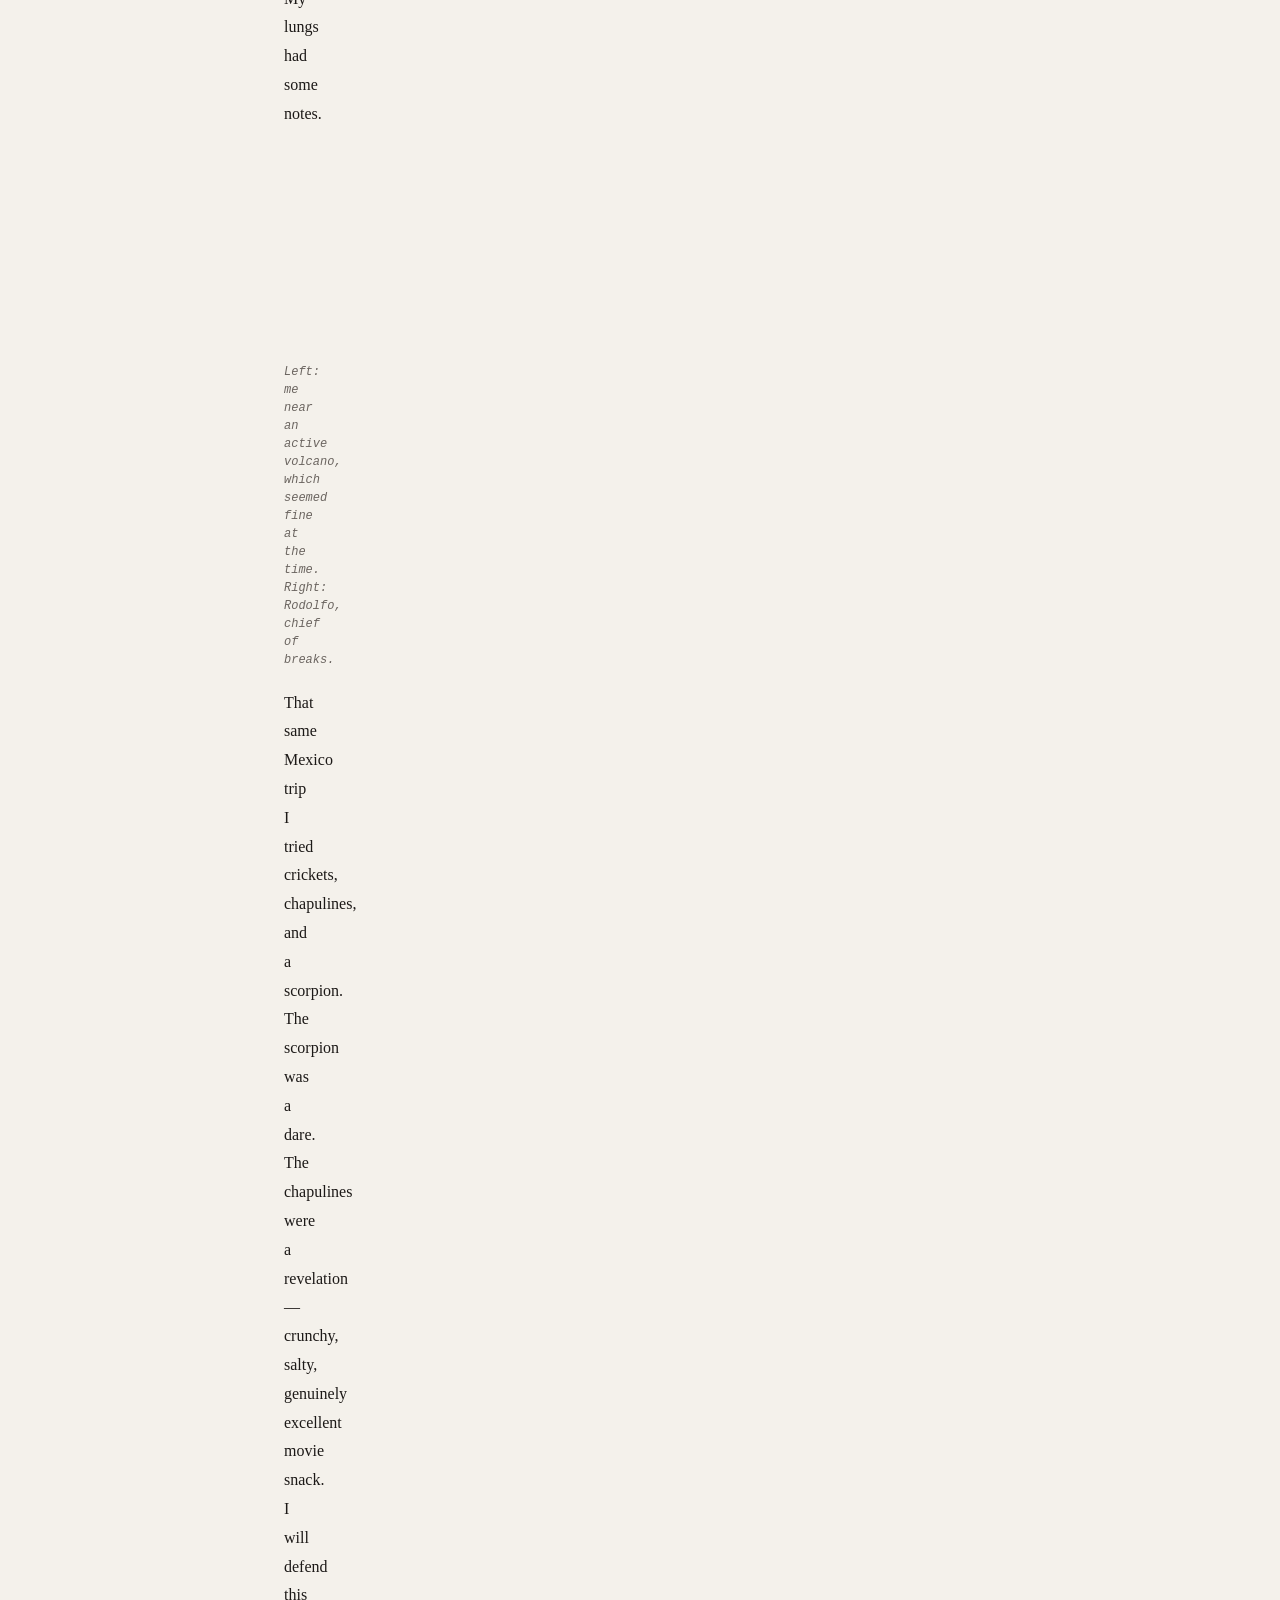
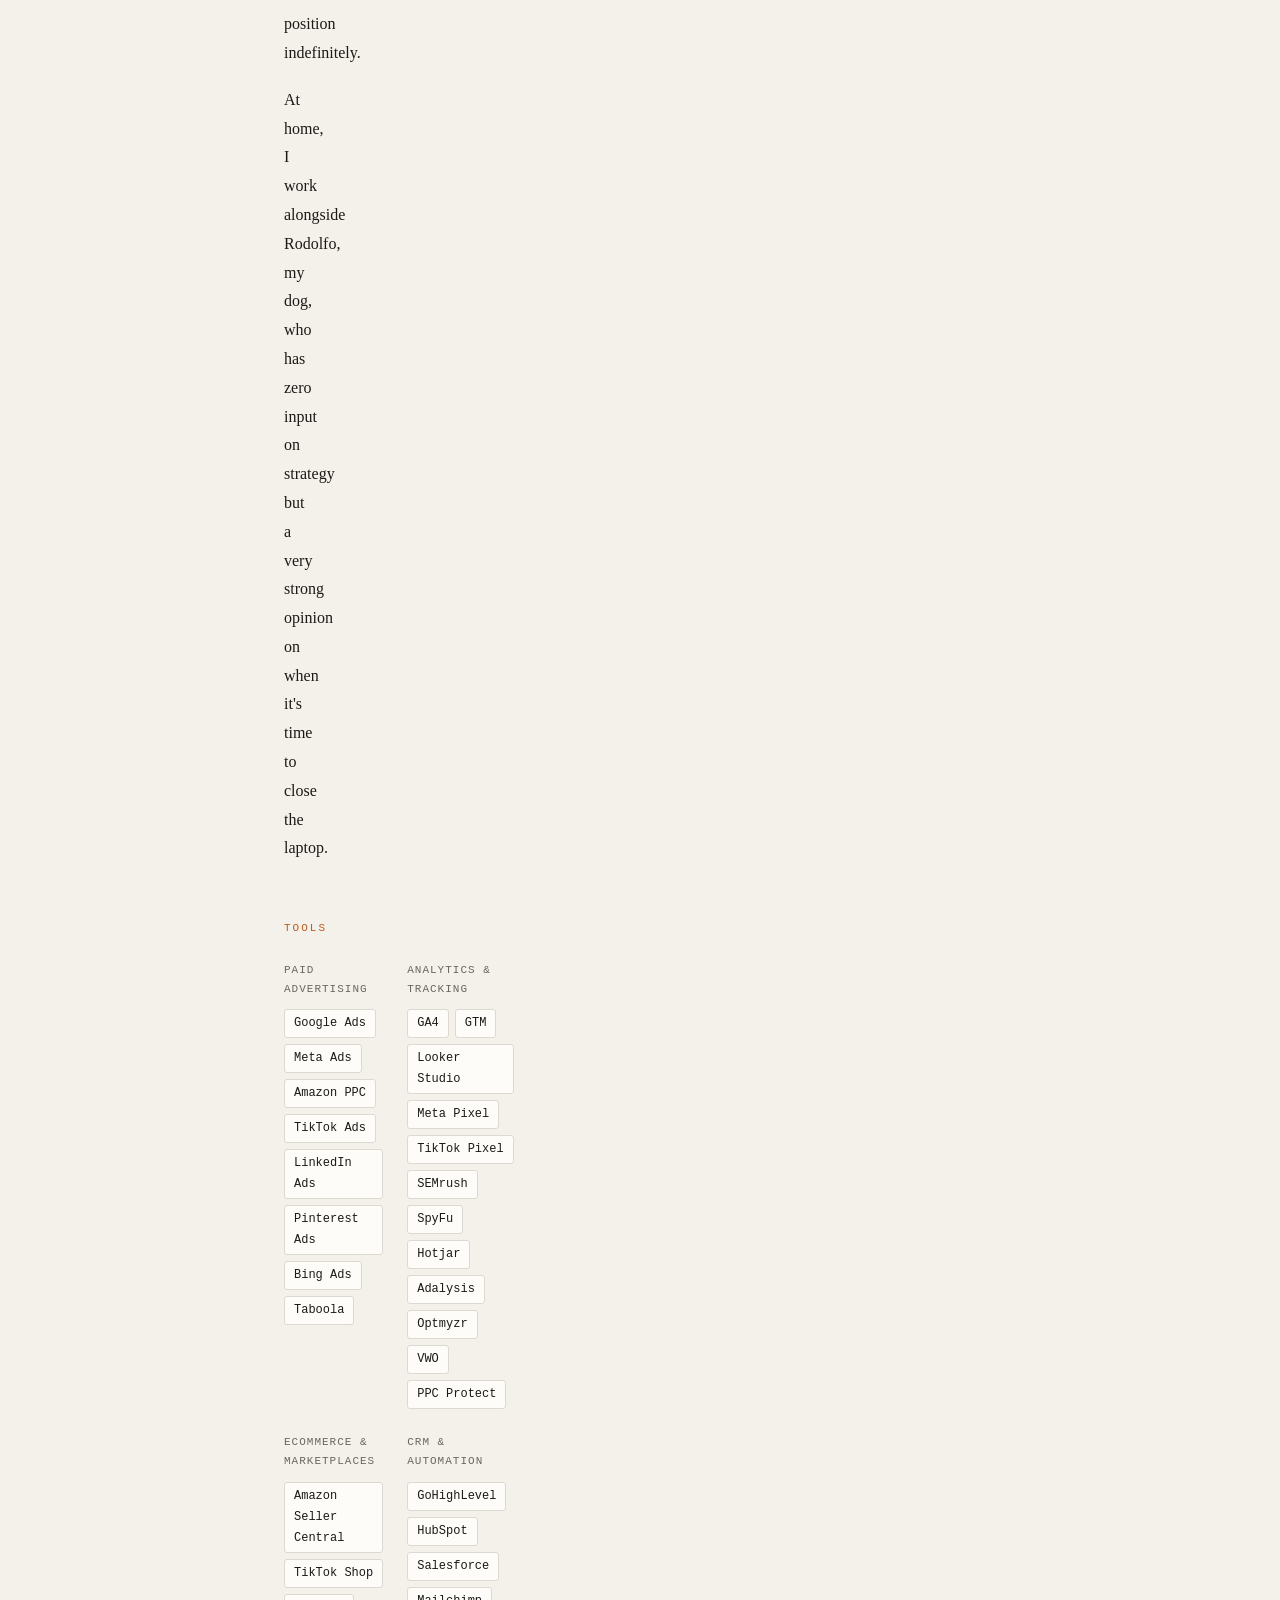
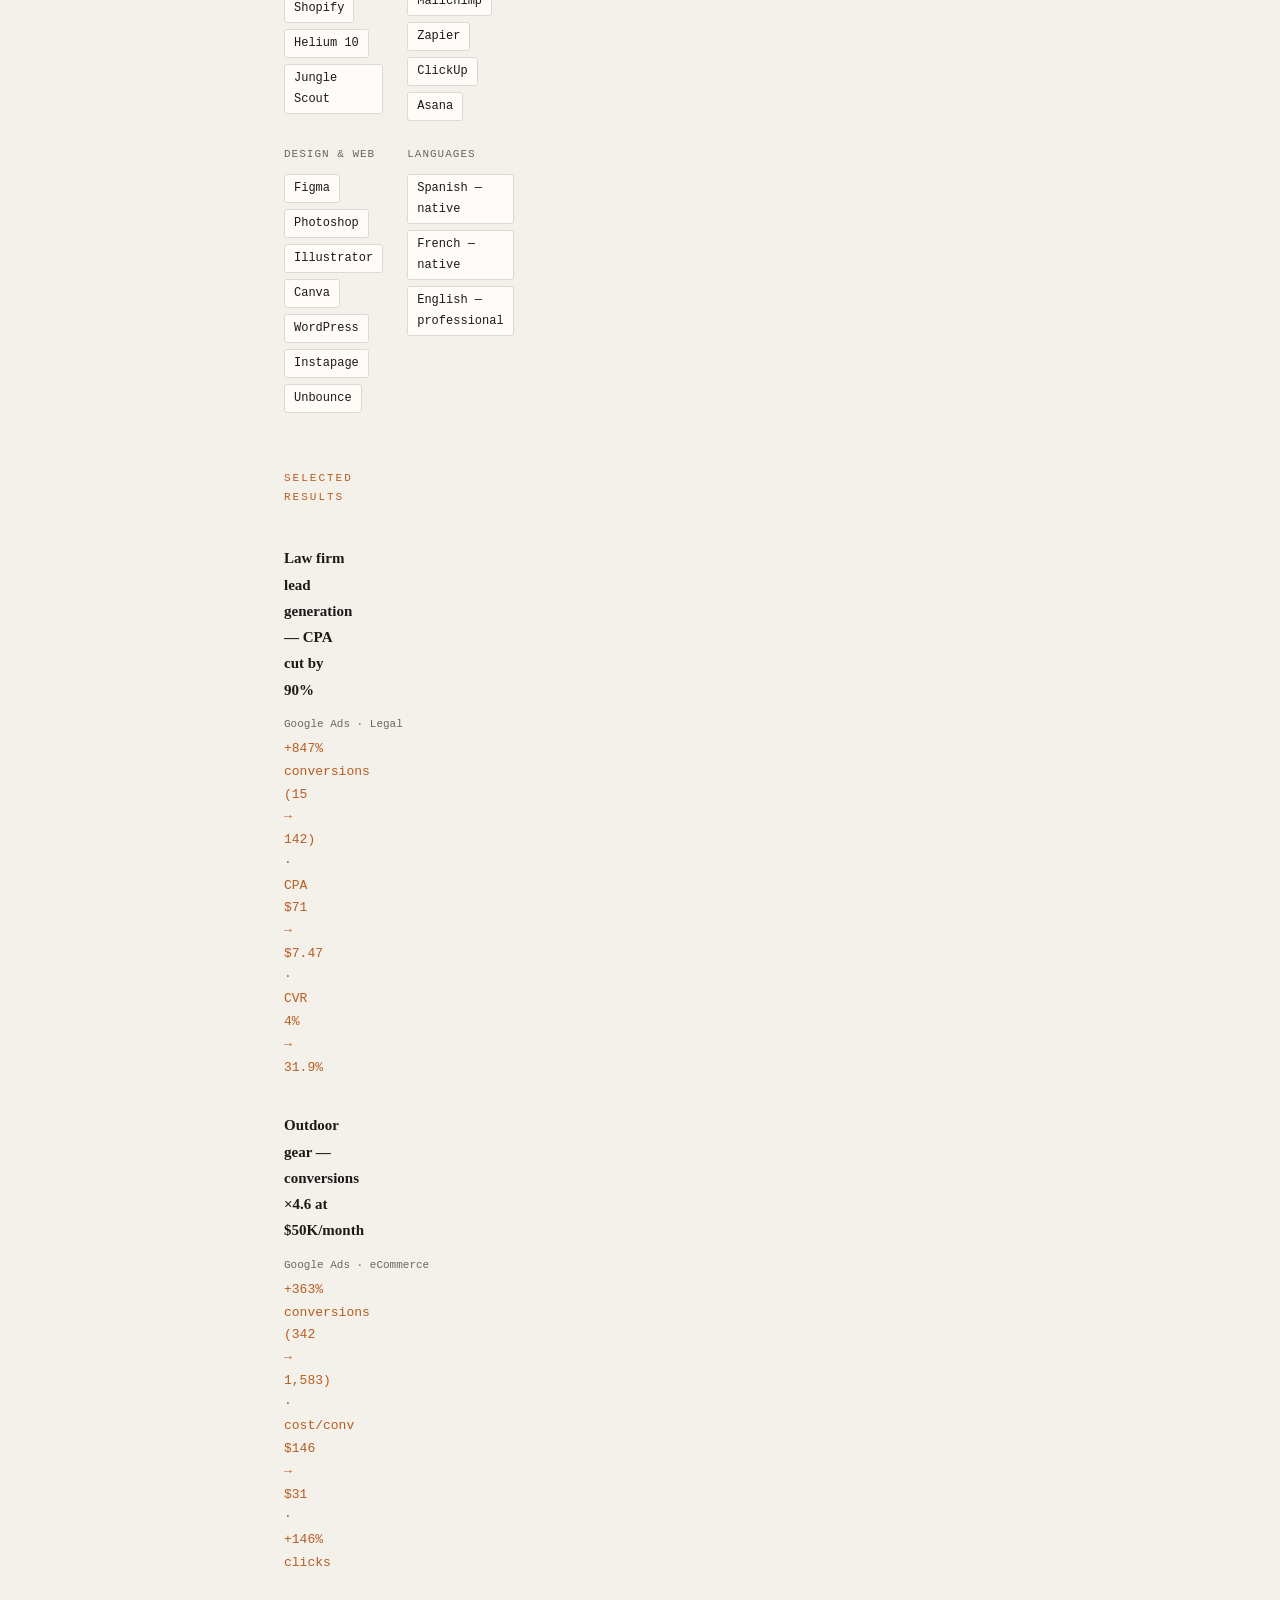
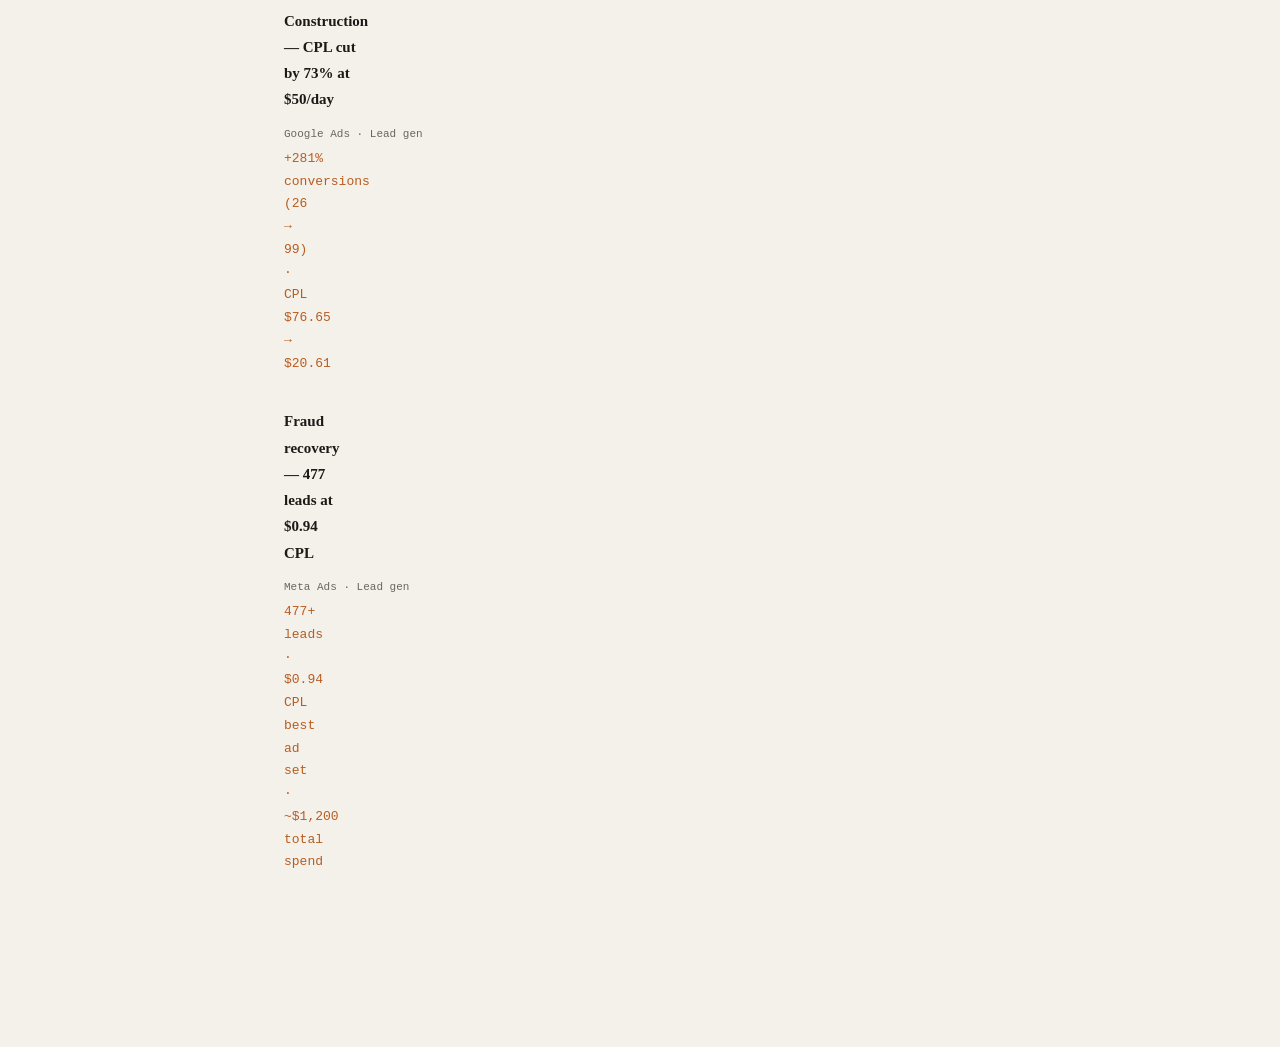
==== commit 0484b79c: "Add files via upload" ====
--- a/index.html
+++ b/index.html
@@ -4,8 +4,6 @@
 <meta charset="UTF-8">
 <meta name="viewport" content="width=device-width, initial-scale=1.0">
 <title>Mariana Rodriguez</title>
-<link rel="preconnect" href="https://fonts.googleapis.com">
-<link href="https://fonts.googleapis.com/css2?family=IBM+Plex+Mono:ital,wght@0,400;0,500;1,400&family=IBM+Plex+Sans:wght@300;400;500&display=swap" rel="stylesheet">
 <style>
   *, *::before, *::after { box-sizing: border-box; margin: 0; padding: 0; }
 
@@ -16,18 +14,19 @@
     --muted: #6B6560;
     --border: #DDD9D0;
     --white: #FDFCF9;
+    --mono: 'Courier New', Courier, monospace;
+    --sans: Georgia, 'Times New Roman', serif;
   }
 
   body {
     background: var(--bg);
     color: var(--fg);
-    font-family: 'IBM Plex Sans', sans-serif;
+    font-family: var(--sans);
     font-size: 16px;
-    line-height: 1.7;
+    line-height: 1.75;
     min-height: 100vh;
   }
 
-  /* LAYOUT */
   .layout {
     display: grid;
     grid-template-columns: 220px 1fr;
@@ -44,74 +43,47 @@
     padding: 40px 28px;
     display: flex;
     flex-direction: column;
-    gap: 40px;
+    gap: 16px;
     overflow-y: auto;
   }
 
   .sidebar-name {
-    font-family: 'IBM Plex Mono', monospace;
+    font-family: var(--mono);
     font-size: 13px;
-    font-weight: 500;
-    letter-spacing: 0.5px;
-    line-height: 1.4;
-  }
+    font-weight: bold;
+    line-height: 1.5;
+    color: var(--fg);
+  }
+
+  .sidebar-name a {
+    display: block;
+    font-weight: normal;
+    color: var(--accent);
+    text-decoration: none;
+    font-size: 12px;
+    margin-top: 6px;
+  }
+
+  .sidebar-name a:hover { text-decoration: underline; }
 
   .sidebar-name span {
     display: block;
-    color: var(--accent);
-    font-weight: 400;
+    color: var(--muted);
+    font-weight: normal;
     font-size: 12px;
     margin-top: 2px;
   }
-
-  .sidebar-nav {
-    list-style: none;
-    display: flex;
-    flex-direction: column;
-    gap: 4px;
-  }
-
-  .sidebar-nav a {
-    display: block;
-    font-size: 13px;
-    color: var(--muted);
-    text-decoration: none;
-    padding: 4px 0;
-    font-family: 'IBM Plex Mono', monospace;
-    transition: color 0.15s;
-  }
-
-  .sidebar-nav a:hover { color: var(--accent); }
-
-  .sidebar-contact {
-    margin-top: auto;
-    display: flex;
-    flex-direction: column;
-    gap: 8px;
-  }
-
-  .sidebar-contact a,
-  .sidebar-contact span {
-    font-size: 12px;
-    color: var(--muted);
-    text-decoration: none;
-    font-family: 'IBM Plex Mono', monospace;
-    word-break: break-all;
-    line-height: 1.5;
-  }
-
-  .sidebar-contact a:hover { color: var(--accent); }
 
   /* MAIN */
   .main {
     margin-left: 220px;
-    padding: 60px 60px 100px;
-    max-width: 760px;
+    padding: 60px 64px 100px;
+    max-width: 820px;
   }
 
   /* HERO */
   .hero {
-    margin-bottom: 64px;
+    margin-bottom: 56px;
     padding-bottom: 48px;
     border-bottom: 1px solid var(--border);
   }
@@ -119,13 +91,13 @@
   .profile-row {
     display: flex;
     align-items: flex-start;
-    gap: 24px;
+    gap: 20px;
     margin-bottom: 28px;
   }
 
   .profile-img {
-    width: 72px;
-    height: 72px;
+    width: 68px;
+    height: 68px;
     border-radius: 50%;
     object-fit: cover;
     object-position: center top;
@@ -133,41 +105,39 @@
     border: 2px solid var(--border);
   }
 
-  .profile-text { flex: 1; }
-
   .profile-name {
-    font-family: 'IBM Plex Mono', monospace;
-    font-size: 20px;
-    font-weight: 500;
-    letter-spacing: -0.3px;
-    margin-bottom: 2px;
+    font-family: var(--mono);
+    font-size: 18px;
+    font-weight: bold;
+    margin-bottom: 4px;
   }
 
   .profile-tagline {
     font-size: 13px;
     color: var(--accent);
-    font-family: 'IBM Plex Mono', monospace;
+    font-family: var(--mono);
     font-style: italic;
   }
 
   .bio p {
     font-size: 16px;
-    line-height: 1.75;
-    margin-bottom: 16px;
+    line-height: 1.8;
+    margin-bottom: 18px;
     color: var(--fg);
+    max-width: 640px;
   }
 
   .bio p:last-child { margin-bottom: 0; }
 
   .cv-btn {
     display: inline-block;
-    margin-top: 20px;
-    padding: 9px 20px;
+    margin-top: 22px;
+    padding: 9px 22px;
     background: var(--accent);
     color: #fff;
     text-decoration: none;
     font-size: 13px;
-    font-family: 'IBM Plex Mono', monospace;
+    font-family: var(--mono);
     border-radius: 3px;
     transition: opacity 0.15s;
   }
@@ -175,18 +145,18 @@
   .cv-btn:hover { opacity: 0.85; }
 
   /* SECTIONS */
-  section { margin-bottom: 52px; }
+  section { margin-bottom: 56px; }
 
   .section-label {
-    font-family: 'IBM Plex Mono', monospace;
+    font-family: var(--mono);
     font-size: 11px;
     letter-spacing: 2px;
     text-transform: uppercase;
     color: var(--accent);
-    margin-bottom: 20px;
+    margin-bottom: 22px;
     display: flex;
     align-items: center;
-    gap: 10px;
+    gap: 12px;
   }
 
   .section-label::after {
@@ -196,12 +166,22 @@
     background: var(--border);
   }
 
+  .bio-section p {
+    font-size: 16px;
+    line-height: 1.8;
+    margin-bottom: 18px;
+    max-width: 640px;
+  }
+
+  .bio-section p:last-child { margin-bottom: 0; }
+
   /* PHOTOS */
   .photo-grid {
     display: grid;
     grid-template-columns: 1fr 1fr;
     gap: 8px;
-    margin: 24px 0 8px;
+    margin: 24px 0 10px;
+    max-width: 640px;
   }
 
   .photo-grid img {
@@ -215,21 +195,23 @@
   .photo-caption {
     font-size: 12px;
     color: var(--muted);
-    font-family: 'IBM Plex Mono', monospace;
+    font-family: var(--mono);
     font-style: italic;
-    margin-bottom: 16px;
+    margin-bottom: 20px;
     line-height: 1.5;
+    max-width: 640px;
   }
 
   /* TOOLS */
   .tools-grid {
     display: grid;
     grid-template-columns: 1fr 1fr;
-    gap: 20px;
+    gap: 24px;
+    max-width: 640px;
   }
 
   .tool-group-label {
-    font-family: 'IBM Plex Mono', monospace;
+    font-family: var(--mono);
     font-size: 11px;
     letter-spacing: 1px;
     text-transform: uppercase;
@@ -245,7 +227,7 @@
 
   .tool-tag {
     font-size: 12px;
-    font-family: 'IBM Plex Mono', monospace;
+    font-family: var(--mono);
     color: var(--fg);
     background: var(--white);
     border: 1px solid var(--border);
@@ -257,6 +239,7 @@
   .result-item {
     padding: 16px 0;
     border-bottom: 1px solid var(--border);
+    max-width: 640px;
   }
 
   .result-item:first-child { border-top: 1px solid var(--border); }
@@ -270,14 +253,11 @@
     margin-bottom: 4px;
   }
 
-  .result-title {
-    font-size: 14px;
-    font-weight: 500;
-  }
+  .result-title { font-size: 15px; font-weight: bold; }
 
   .result-platform {
     font-size: 11px;
-    font-family: 'IBM Plex Mono', monospace;
+    font-family: var(--mono);
     color: var(--muted);
     white-space: nowrap;
   }
@@ -285,14 +265,12 @@
   .result-numbers {
     font-size: 13px;
     color: var(--accent);
-    font-family: 'IBM Plex Mono', monospace;
-  }
-
-  /* RESPONSIVE */
+    font-family: var(--mono);
+  }
+
   @media (max-width: 700px) {
     .layout { grid-template-columns: 1fr; }
-    .sidebar { position: relative; width: 100%; border-right: none; border-bottom: 1px solid var(--border); padding: 24px; flex-direction: row; flex-wrap: wrap; gap: 20px; }
-    .sidebar-contact { margin-top: 0; }
+    .sidebar { position: relative; width: 100%; border-right: none; border-bottom: 1px solid var(--border); padding: 24px; }
     .main { margin-left: 0; padding: 32px 20px 80px; }
     .tools-grid { grid-template-columns: 1fr; }
     .photo-grid { grid-template-columns: 1fr; }
@@ -307,20 +285,17 @@
     <div class="sidebar-name">
       Mariana Rodriguez Paseyro
       <span>(+598) 092 068 681</span>
-      <span><a href="mailto:marianaarodd@gmail.com" style="color:var(--accent); text-decoration:none;">marianaarodd@gmail.com</a></span>
-      <span><a href="https://linkedin.com/in/marianarodriguezp" target="_blank" style="color:var(--accent); text-decoration:none;">linkedin</a></span>
+      <a href="mailto:marianaarodd@gmail.com">marianaarodd@gmail.com</a>
+      <a href="https://linkedin.com/in/marianarodriguezp" target="_blank">linkedin</a>
     </div>
-
-
   </aside>
 
   <main class="main">
 
-    <!-- HERO -->
     <div class="hero" id="about">
       <div class="profile-row">
         <img src="images/profile.jpg" alt="Mariana" class="profile-img">
-        <div class="profile-text">
+        <div>
           <div class="profile-name">Mariana Rodriguez</div>
           <div class="profile-tagline">Paid to ask why the funnel broke. Again.</div>
         </div>
@@ -328,20 +303,15 @@
 
       <div class="bio">
         <p>Growth marketing is one of those disciplines that sounds simple until you're three layers deep into why a funnel that worked last quarter suddenly doesn't. I've spent 8+ years building and scaling acquisition systems across Google, Meta, Amazon, and TikTok for brands in eCommerce, wellness, fintech, and lead gen — and what I've learned is that the work is mostly about asking better questions than the ones already on the table.</p>
-
         <p>The full version is in my CV, but the short version is that I like being close to the actual decision, not three Slack threads away from it.</p>
-
         <a href="cv.html" class="cv-btn">view my cv →</a>
       </div>
     </div>
 
-    <!-- ABOUT -->
     <section>
       <div class="section-label">outside of work</div>
-
-      <div class="bio">
+      <div class="bio-section">
         <p>I surf, which is an ongoing lesson in reading patterns and knowing when not to move. I cook, which mostly means I treat recipes as a starting point and improvise from there, usually successfully. And I play music, which is the one thing that reliably reminds me that mastery is slow and that's the point.</p>
-
         <p>I love being in nature — mountains, trails, anywhere the signal disappears and the brain finally quiets down. The most memorable one was hiking near Popocatépetl in Mexico, an active volcano that was actively smoking while I was standing next to it. I thought it was beautiful. My lungs had some notes.</p>
       </div>
 
@@ -351,18 +321,15 @@
       </div>
       <p class="photo-caption">Left: me near an active volcano, which seemed fine at the time. Right: Rodolfo, chief of breaks.</p>
 
-      <div class="bio">
+      <div class="bio-section">
         <p>That same Mexico trip I tried crickets, chapulines, and a scorpion. The scorpion was a dare. The chapulines were a revelation — crunchy, salty, genuinely excellent movie snack. I will defend this position indefinitely.</p>
-
         <p>At home, I work alongside Rodolfo, my dog, who has zero input on strategy but a very strong opinion on when it's time to close the laptop.</p>
       </div>
     </section>
 
-    <!-- TOOLS -->
     <section id="tools">
       <div class="section-label">tools</div>
       <div class="tools-grid">
-
         <div>
           <div class="tool-group-label">Paid advertising</div>
           <div class="tool-tags">
@@ -376,7 +343,6 @@
             <span class="tool-tag">Taboola</span>
           </div>
         </div>
-
         <div>
           <div class="tool-group-label">Analytics & tracking</div>
           <div class="tool-tags">
@@ -394,7 +360,6 @@
             <span class="tool-tag">PPC Protect</span>
           </div>
         </div>
-
         <div>
           <div class="tool-group-label">eCommerce & marketplaces</div>
           <div class="tool-tags">
@@ -405,7 +370,6 @@
             <span class="tool-tag">Jungle Scout</span>
           </div>
         </div>
-
         <div>
           <div class="tool-group-label">CRM & automation</div>
           <div class="tool-tags">
@@ -418,12 +382,11 @@
             <span class="tool-tag">Asana</span>
           </div>
         </div>
-
         <div>
           <div class="tool-group-label">Design & web</div>
           <div class="tool-tags">
             <span class="tool-tag">Figma</span>
-            <span class="tool-tag">Adobe Photoshop</span>
+            <span class="tool-tag">Photoshop</span>
             <span class="tool-tag">Illustrator</span>
             <span class="tool-tag">Canva</span>
             <span class="tool-tag">WordPress</span>
@@ -431,7 +394,6 @@
             <span class="tool-tag">Unbounce</span>
           </div>
         </div>
-
         <div>
           <div class="tool-group-label">Languages</div>
           <div class="tool-tags">
@@ -440,14 +402,11 @@
             <span class="tool-tag">English — professional</span>
           </div>
         </div>
-
       </div>
     </section>
 
-    <!-- RESULTS -->
     <section id="results">
       <div class="section-label">selected results</div>
-
       <div class="result-item">
         <div class="result-header">
           <span class="result-title">Law firm lead generation — CPA cut by 90%</span>
@@ -455,7 +414,6 @@
         </div>
         <div class="result-numbers">+847% conversions (15 → 142) · CPA $71 → $7.47 · CVR 4% → 31.9%</div>
       </div>
-
       <div class="result-item">
         <div class="result-header">
           <span class="result-title">Outdoor gear — conversions ×4.6 at $50K/month</span>
@@ -463,7 +421,6 @@
         </div>
         <div class="result-numbers">+363% conversions (342 → 1,583) · cost/conv $146 → $31 · +146% clicks</div>
       </div>
-
       <div class="result-item">
         <div class="result-header">
           <span class="result-title">Construction — CPL cut by 73% at $50/day</span>
@@ -471,7 +428,6 @@
         </div>
         <div class="result-numbers">+281% conversions (26 → 99) · CPL $76.65 → $20.61</div>
       </div>
-
       <div class="result-item">
         <div class="result-header">
           <span class="result-title">Fraud recovery — 477 leads at $0.94 CPL</span>
@@ -479,7 +435,6 @@
         </div>
         <div class="result-numbers">477+ leads · $0.94 CPL best ad set · ~$1,200 total spend</div>
       </div>
-
     </section>
 
   </main>
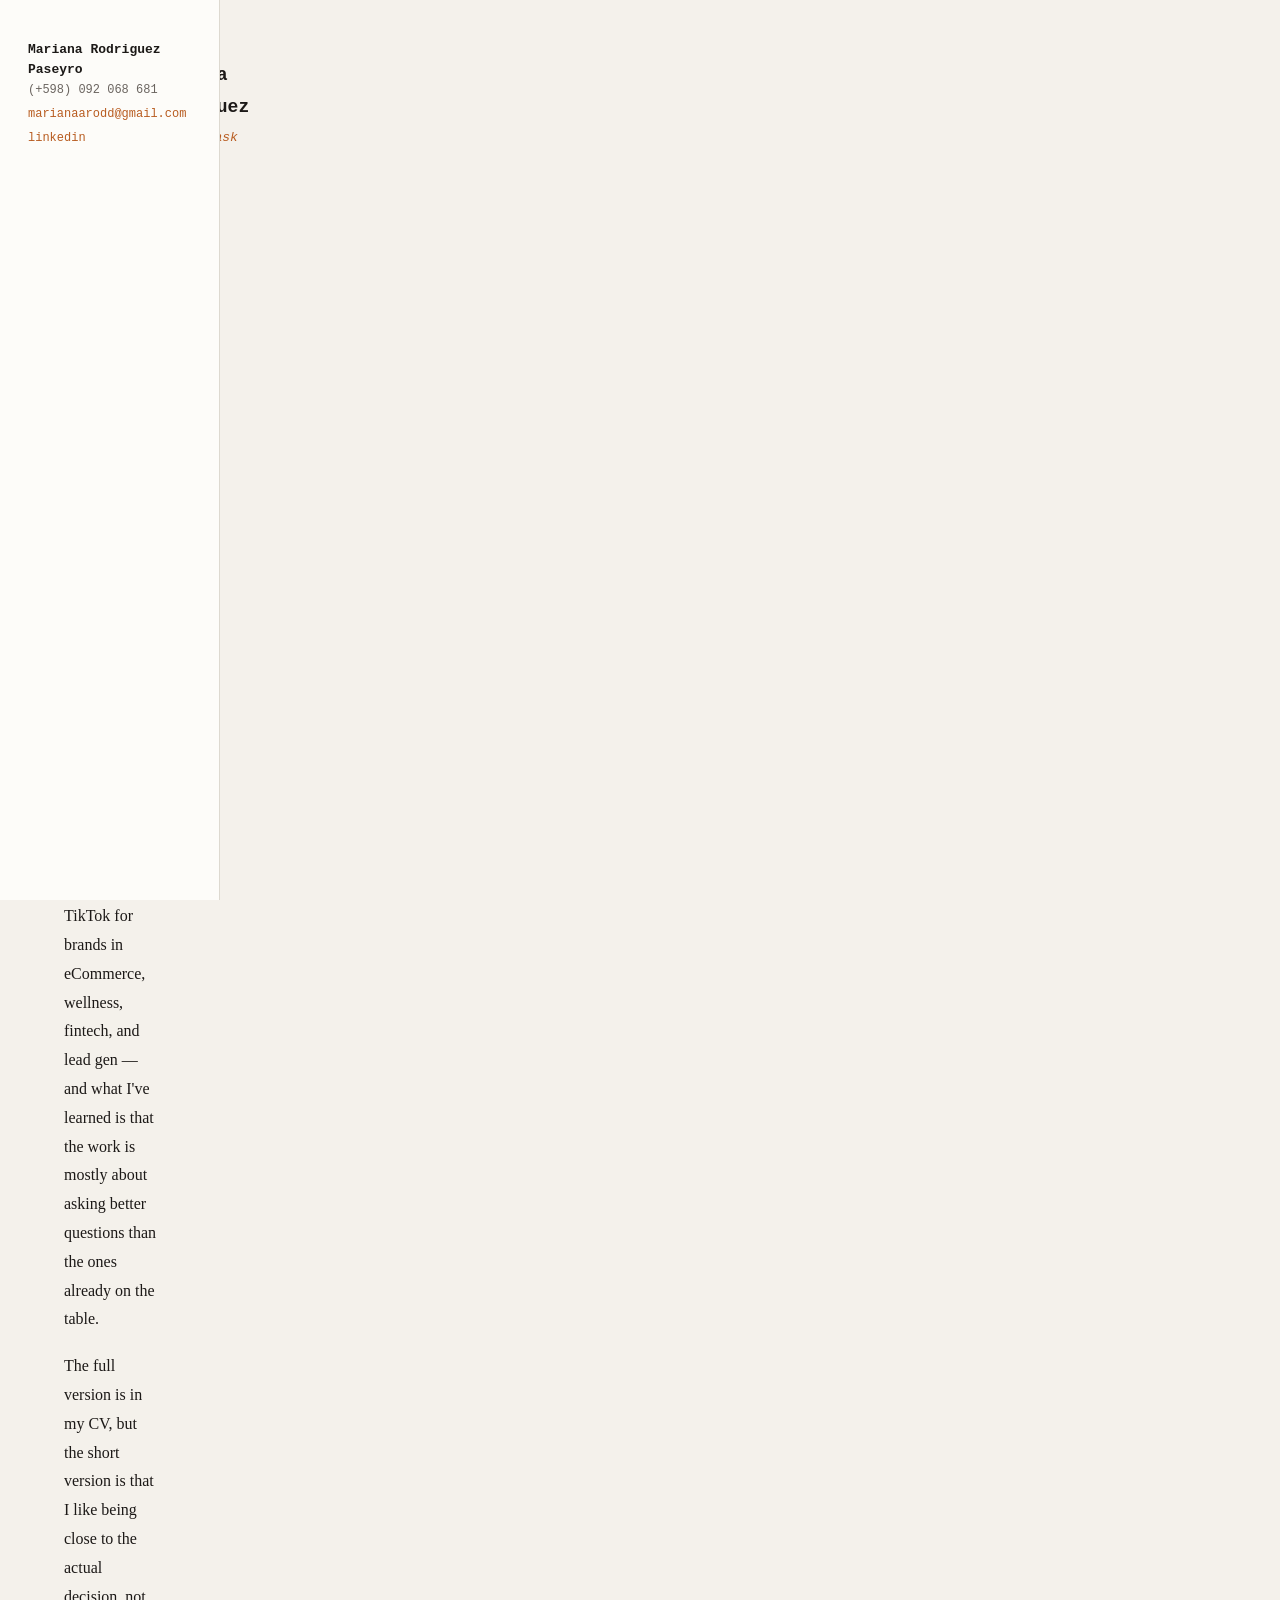
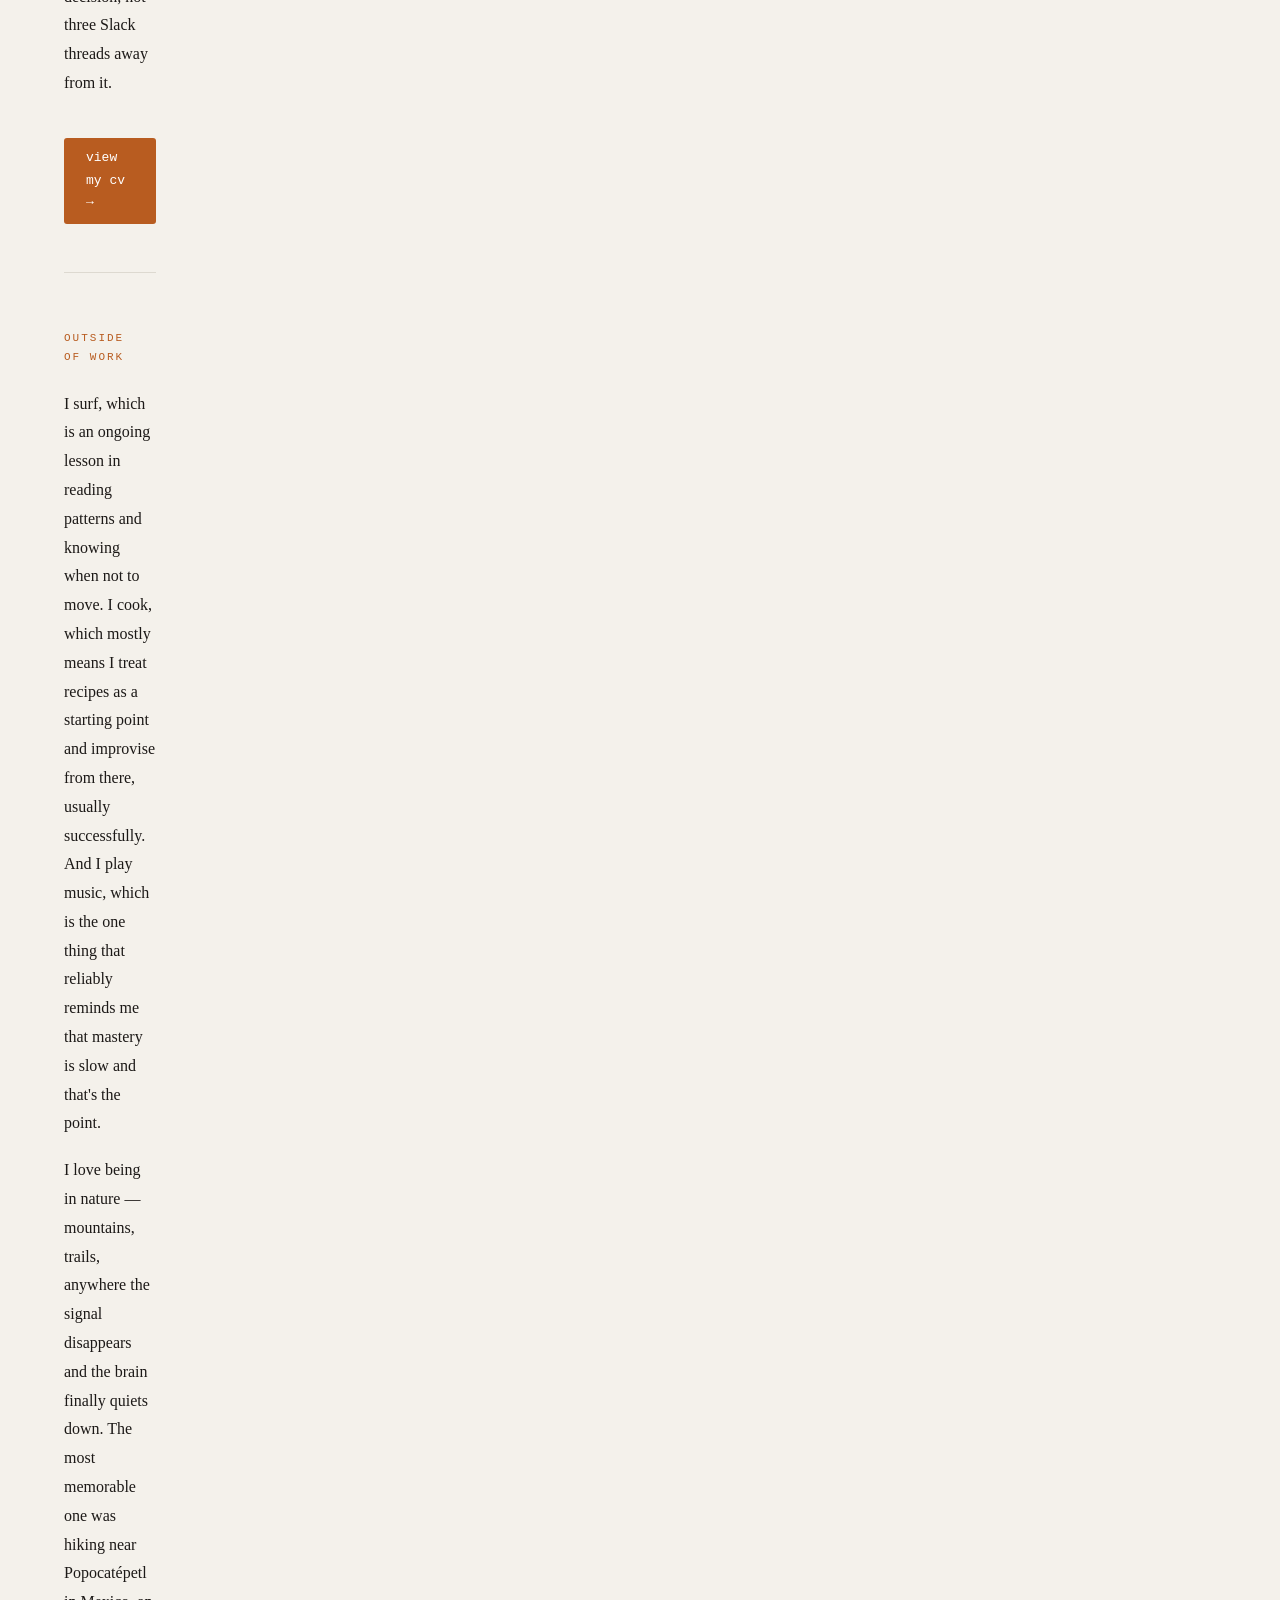
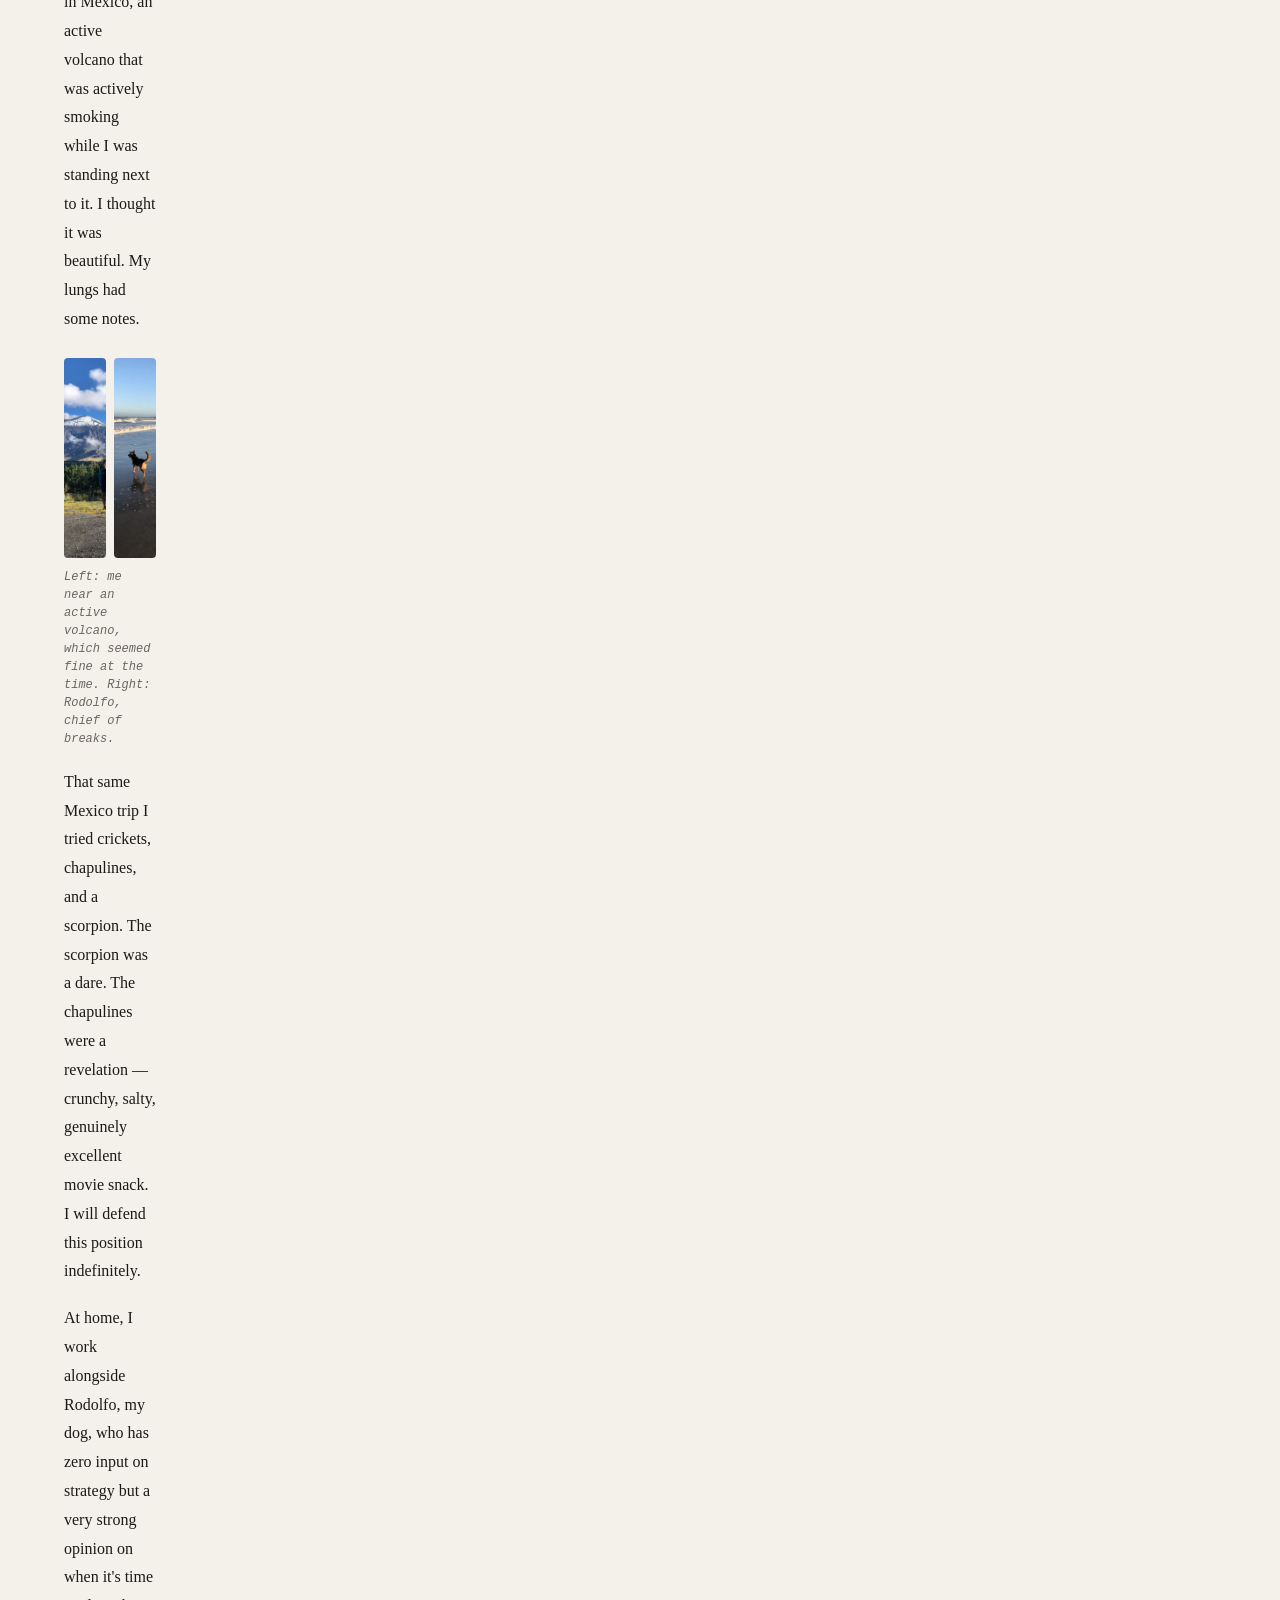
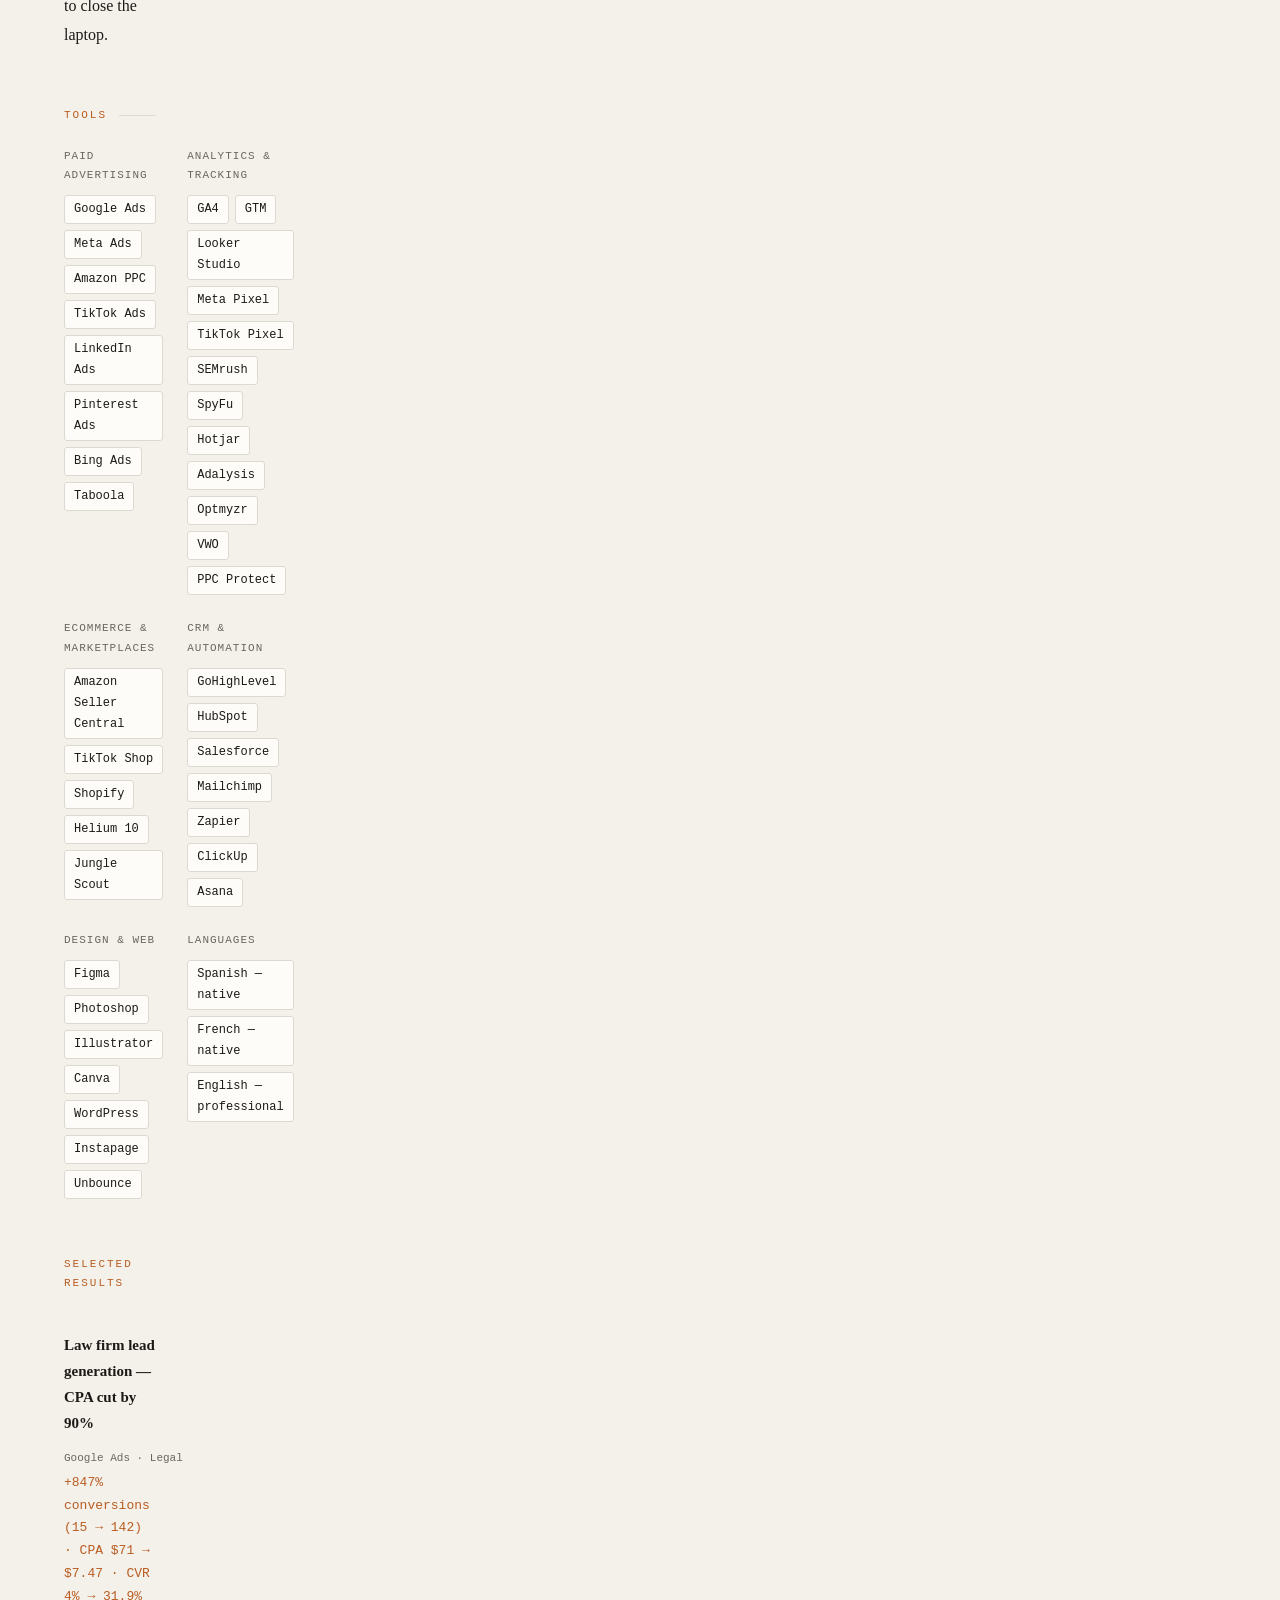
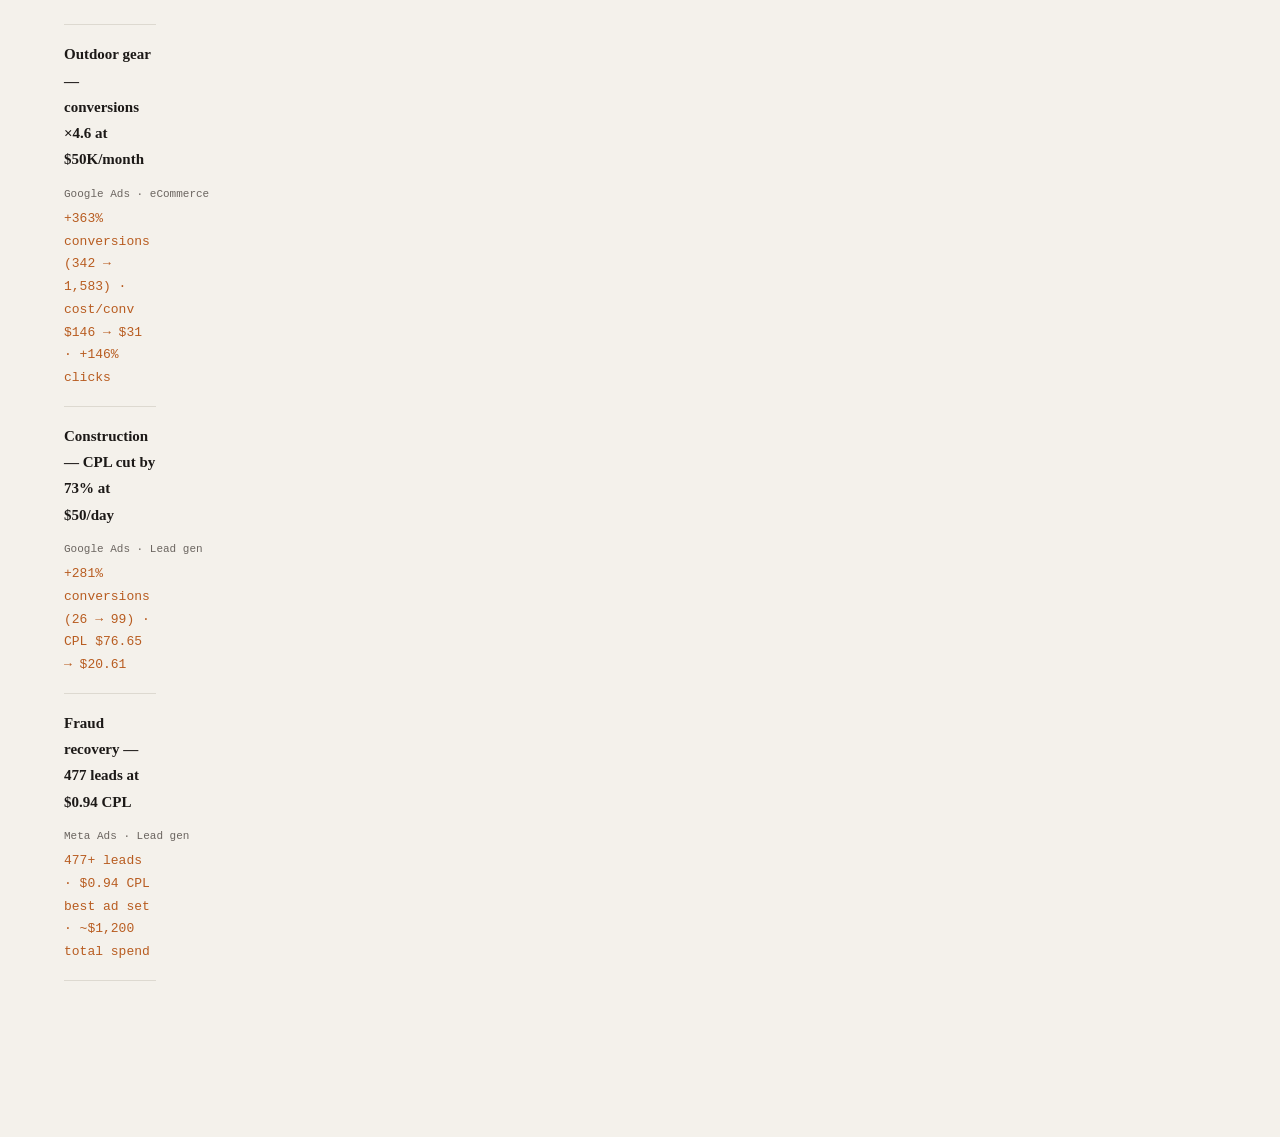
==== commit 499a7536: "Add files via upload" ====
--- a/index.html
+++ b/index.html
@@ -76,9 +76,8 @@
 
   /* MAIN */
   .main {
-    margin-left: 220px;
     padding: 60px 64px 100px;
-    max-width: 820px;
+    min-width: 0;
   }
 
   /* HERO */
@@ -271,7 +270,7 @@
   @media (max-width: 700px) {
     .layout { grid-template-columns: 1fr; }
     .sidebar { position: relative; width: 100%; border-right: none; border-bottom: 1px solid var(--border); padding: 24px; }
-    .main { margin-left: 0; padding: 32px 20px 80px; }
+    .main { padding: 32px 20px 80px; }
     .tools-grid { grid-template-columns: 1fr; }
     .photo-grid { grid-template-columns: 1fr; }
   }
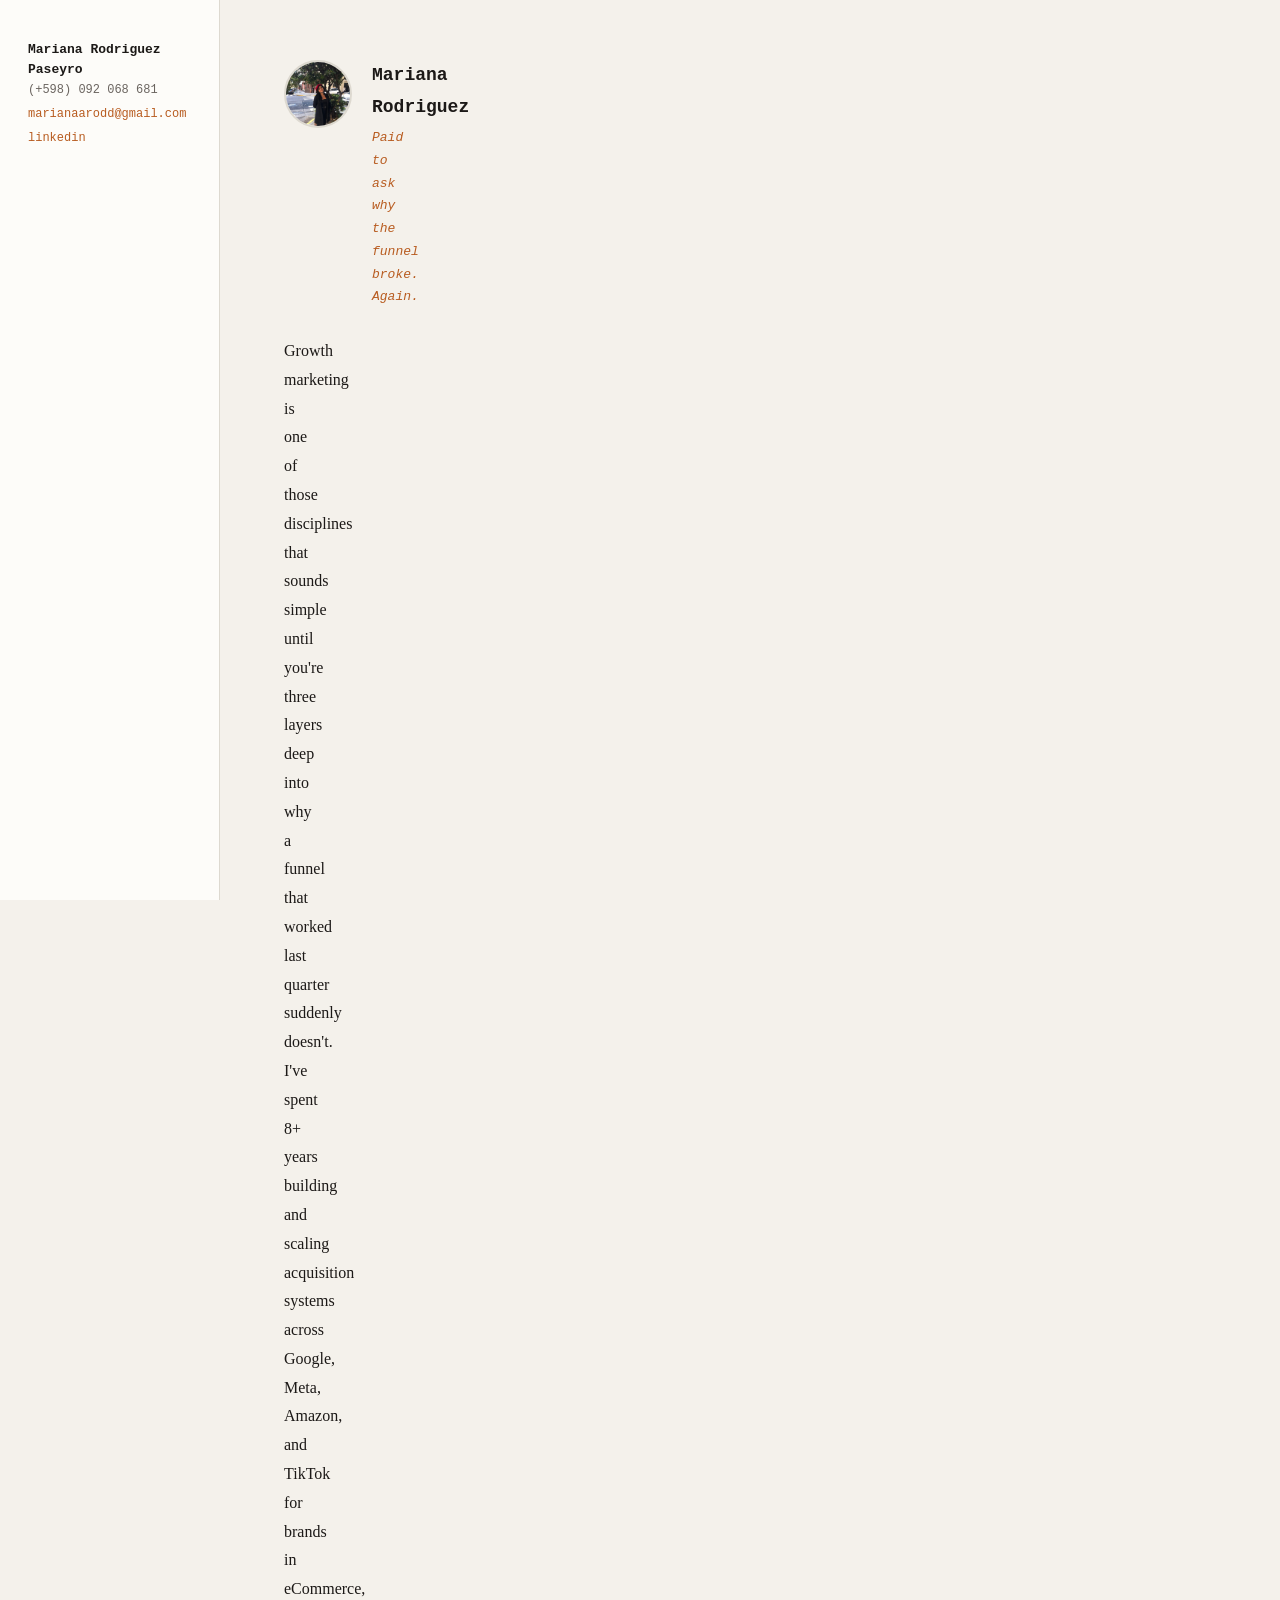
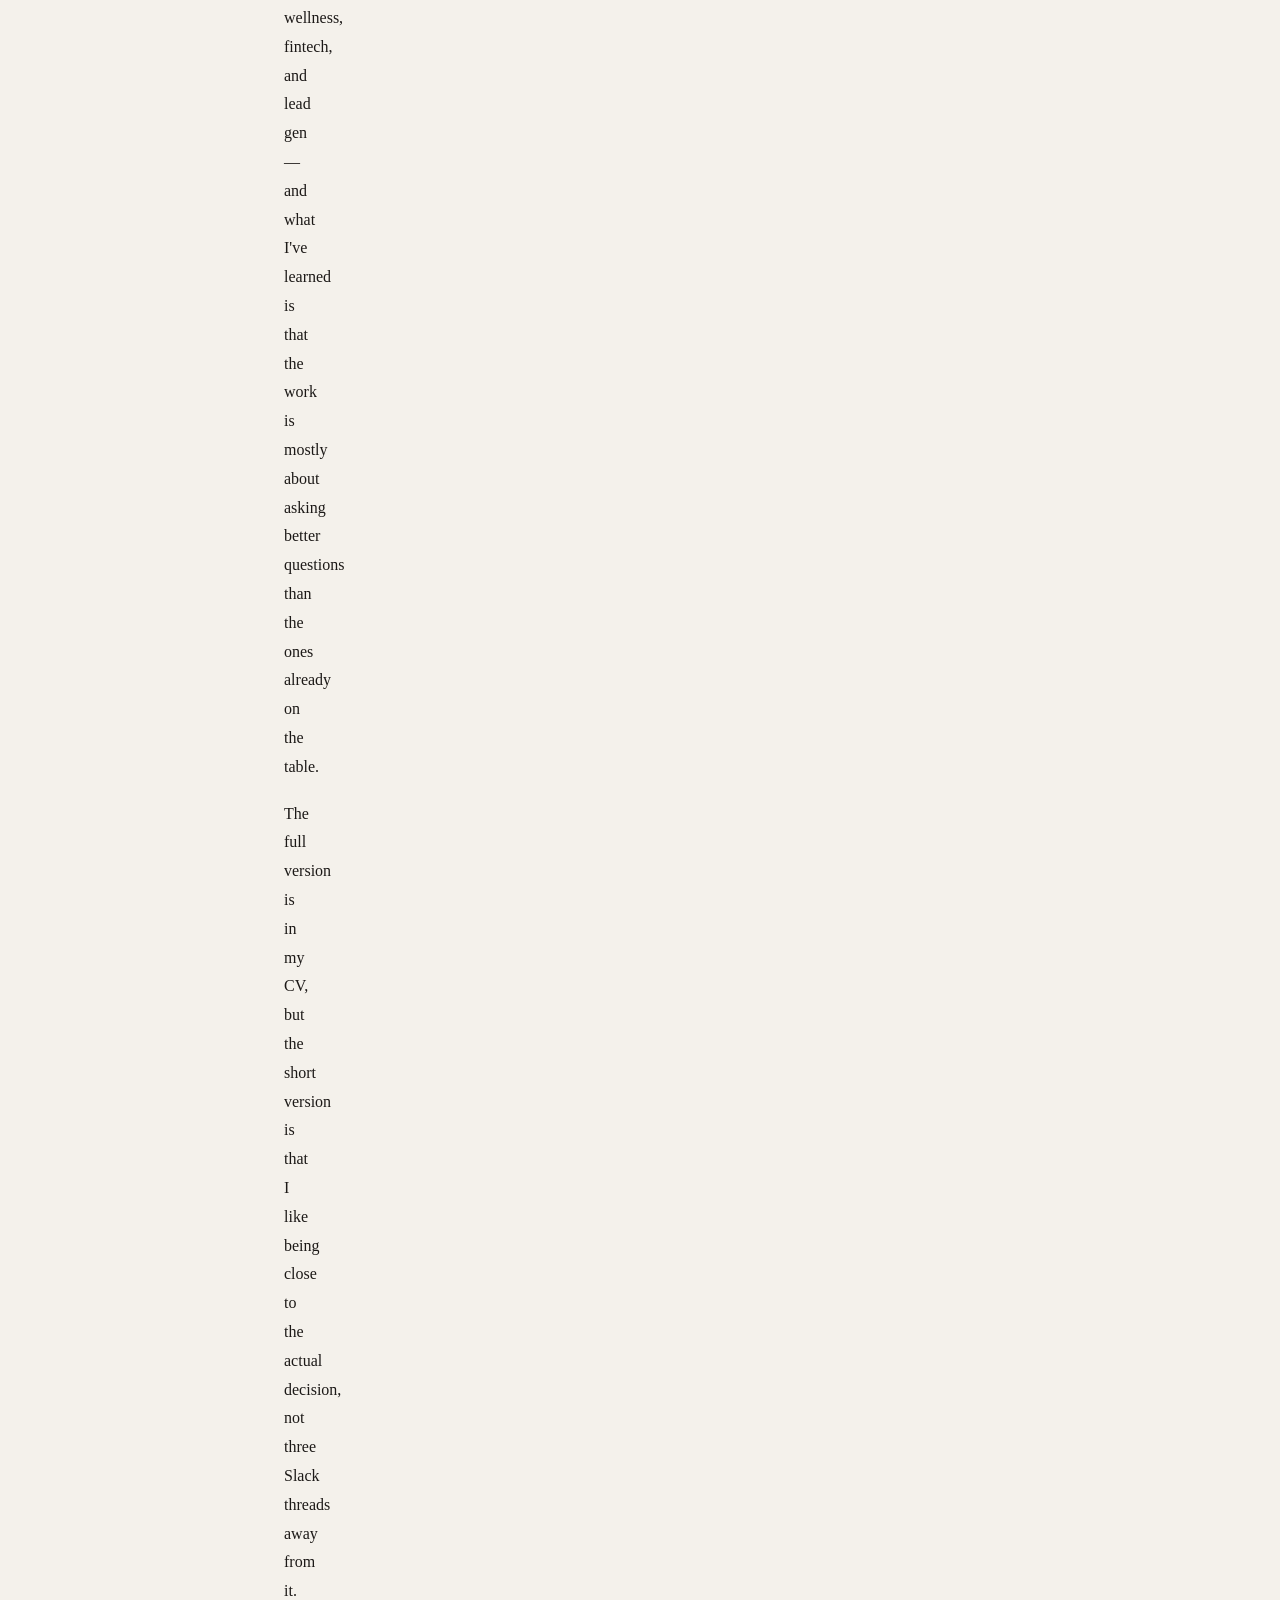
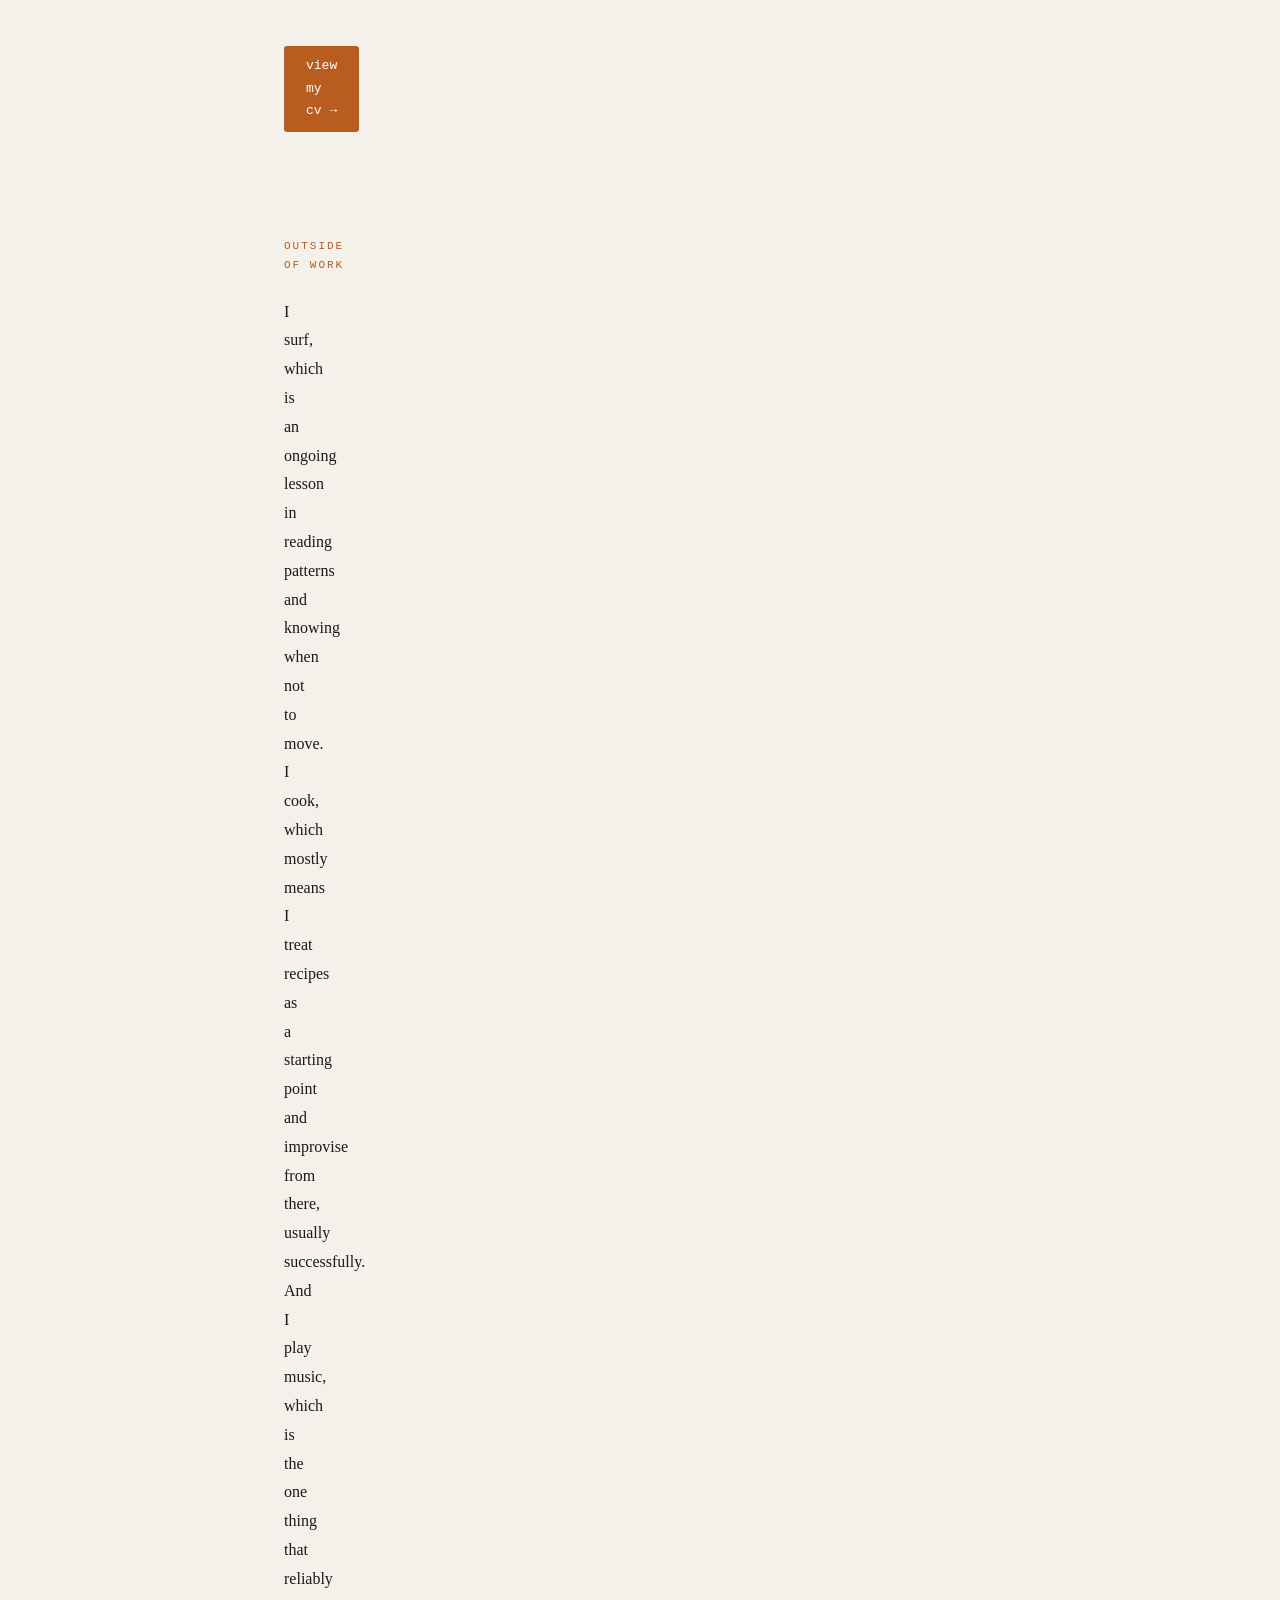
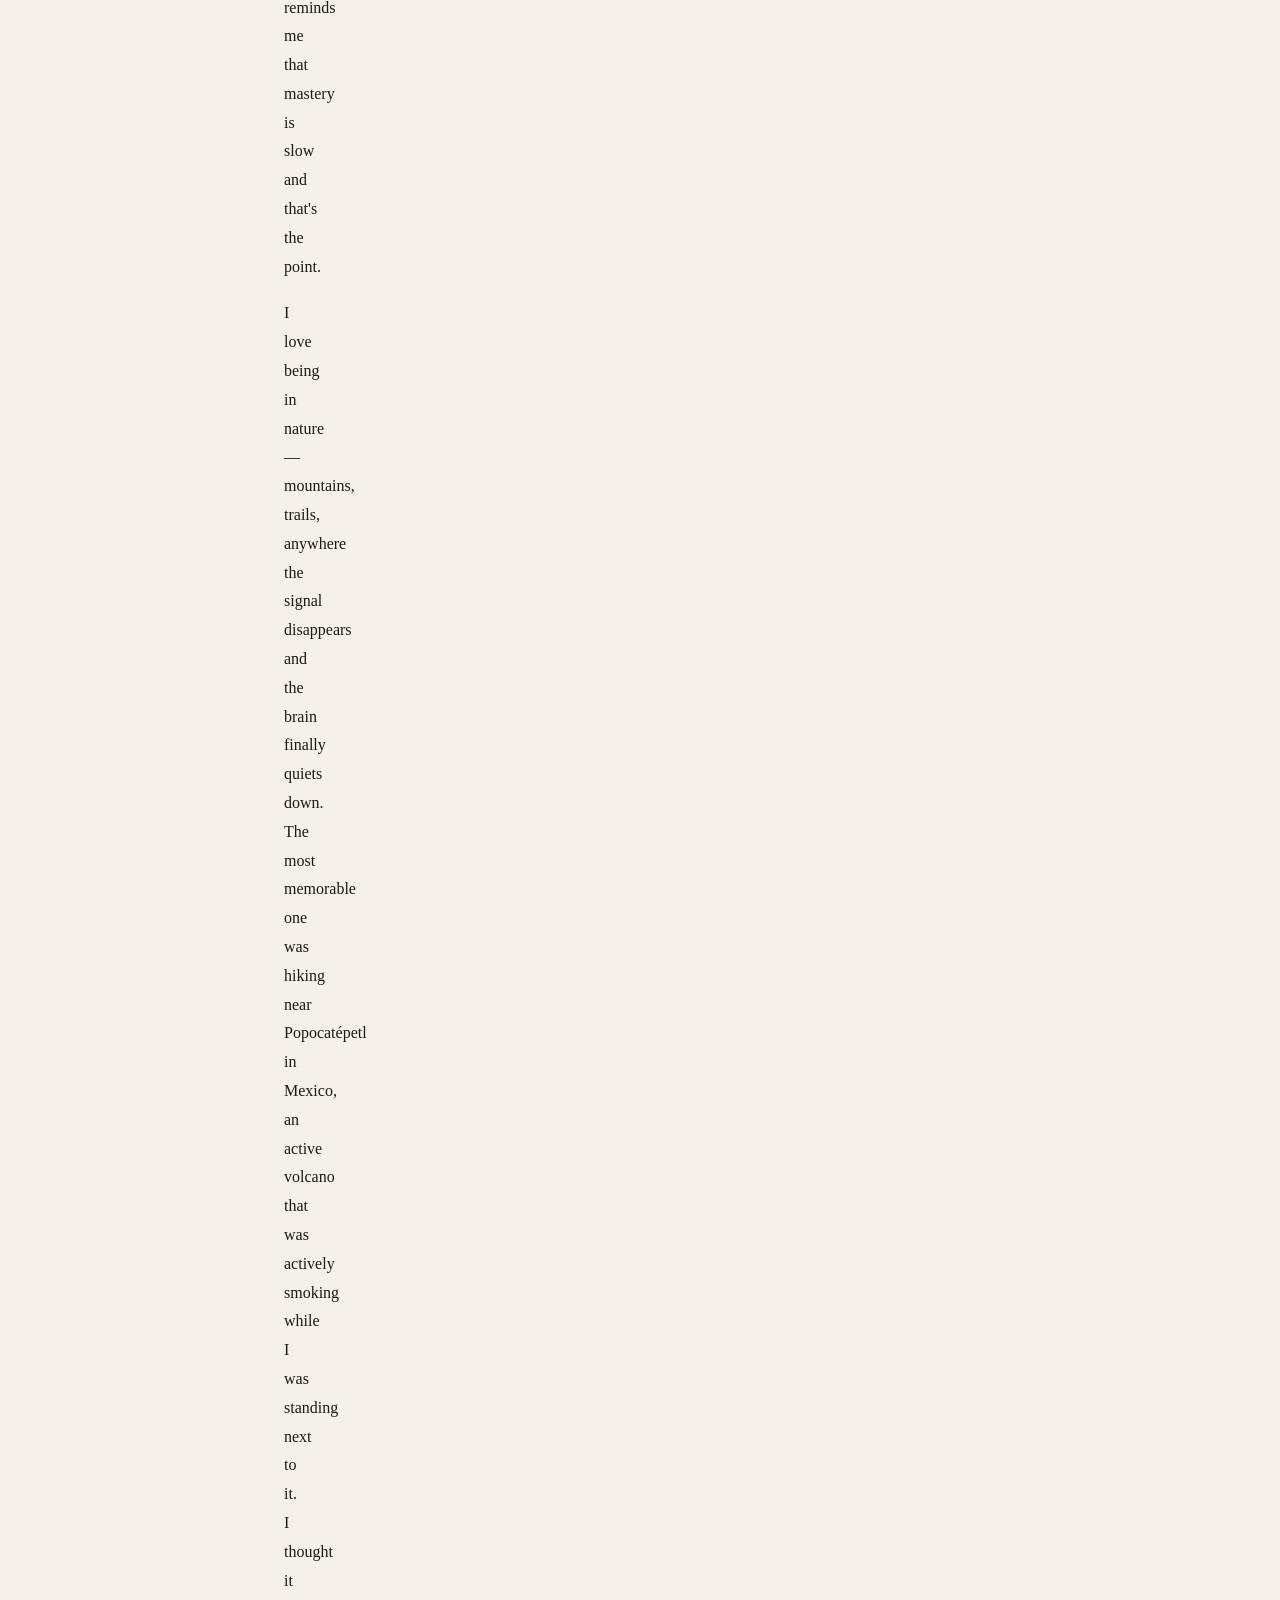
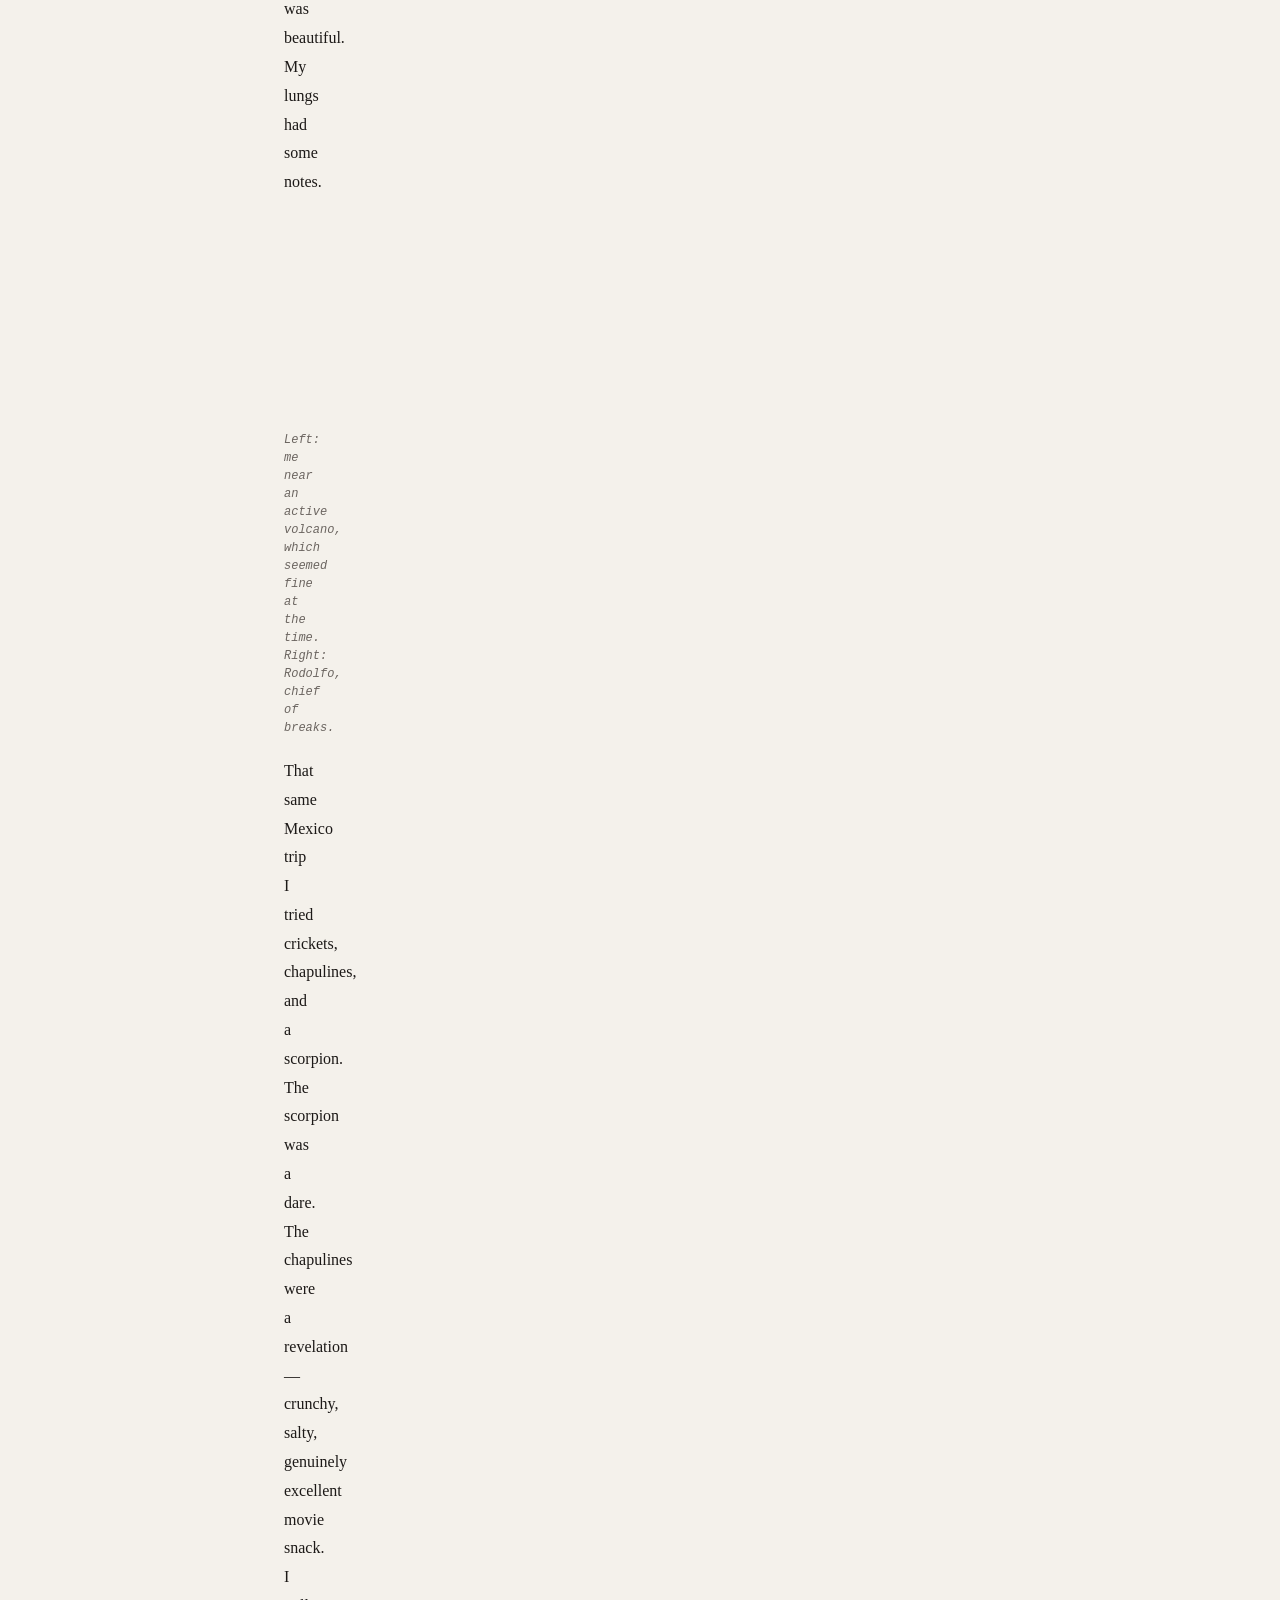
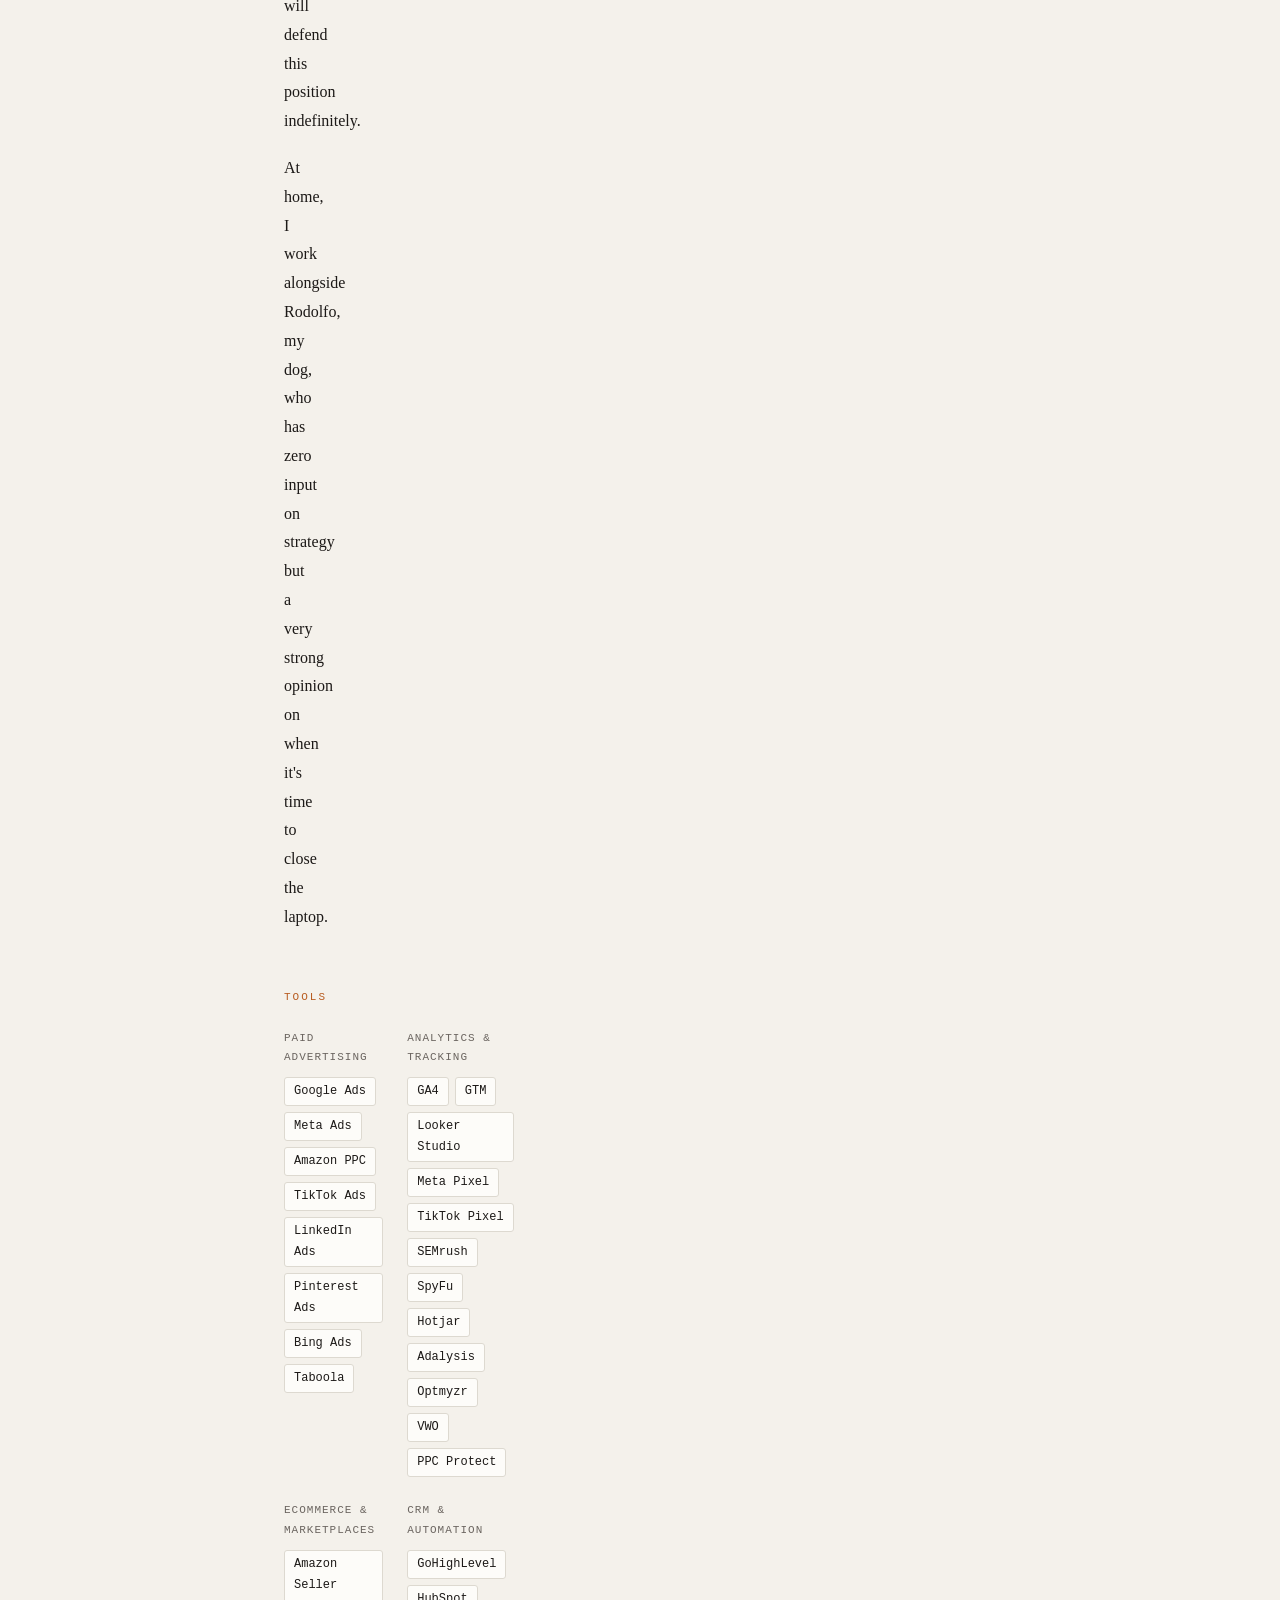
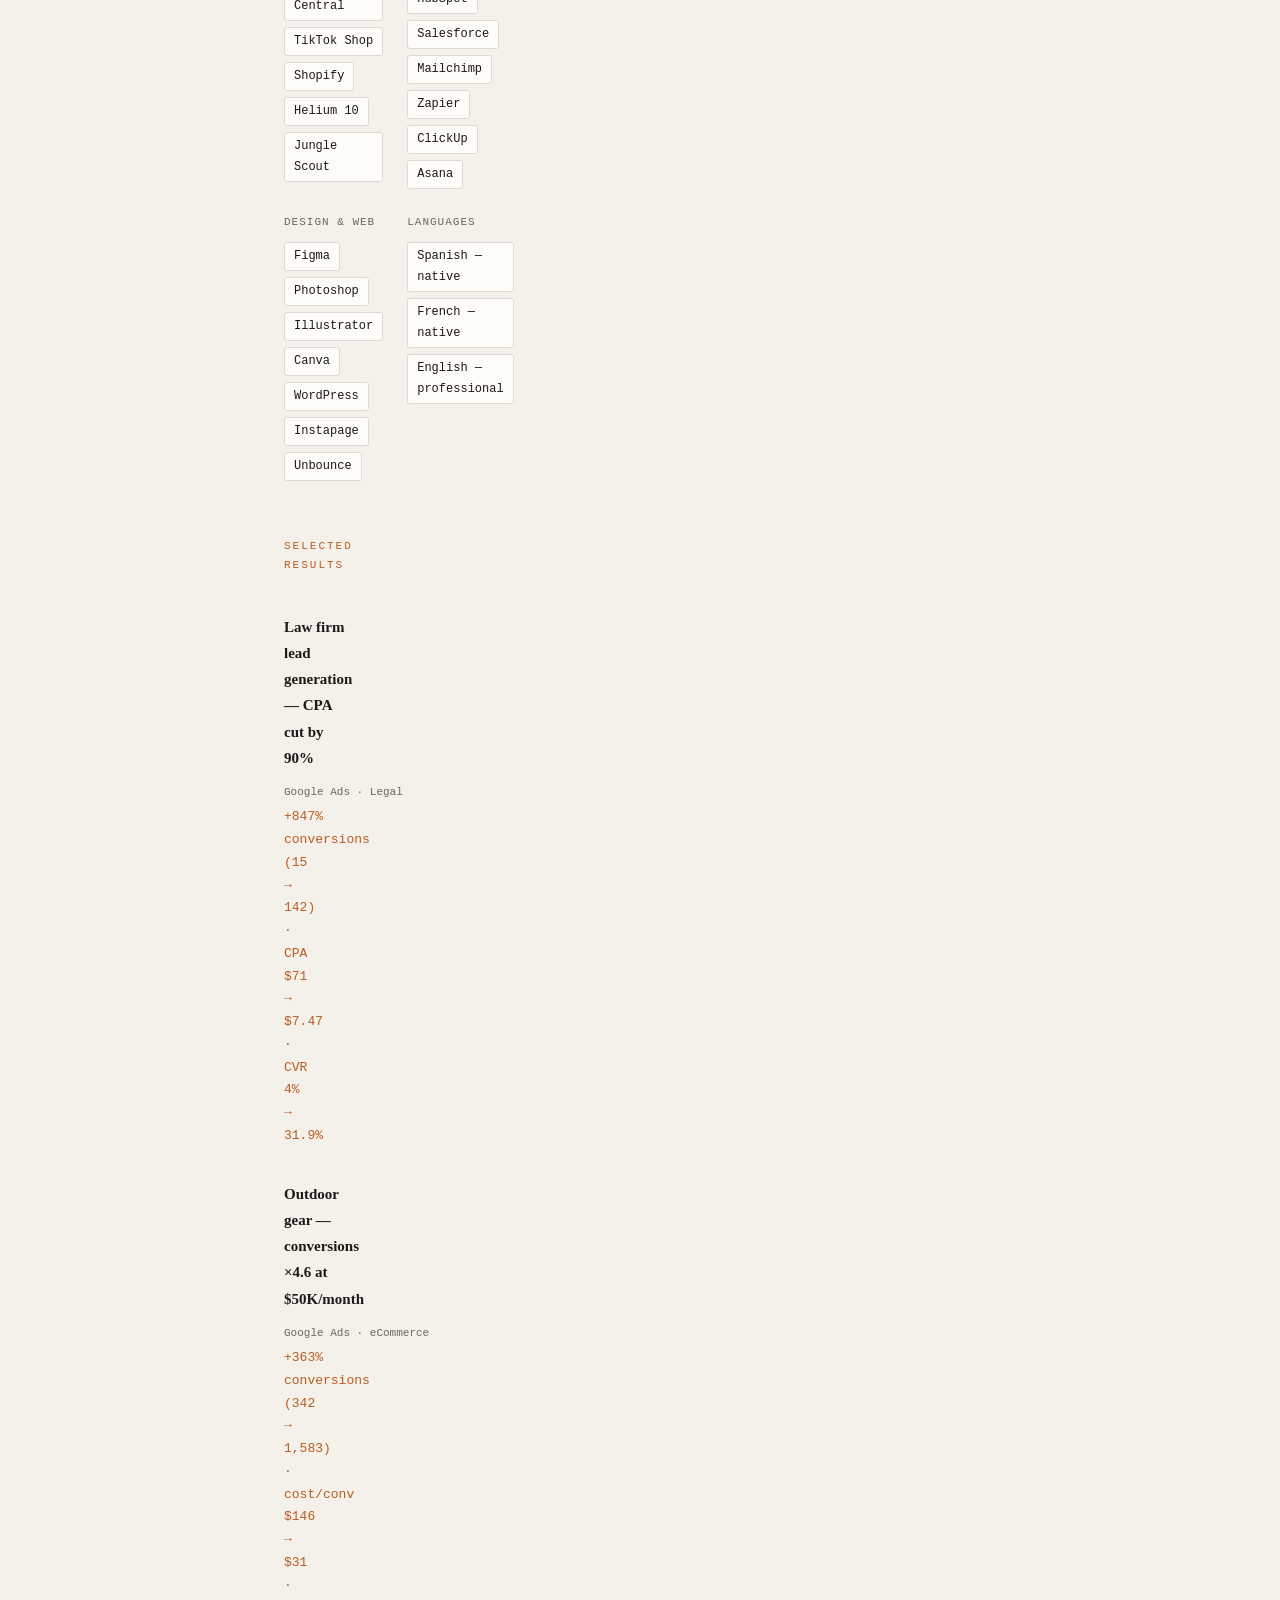
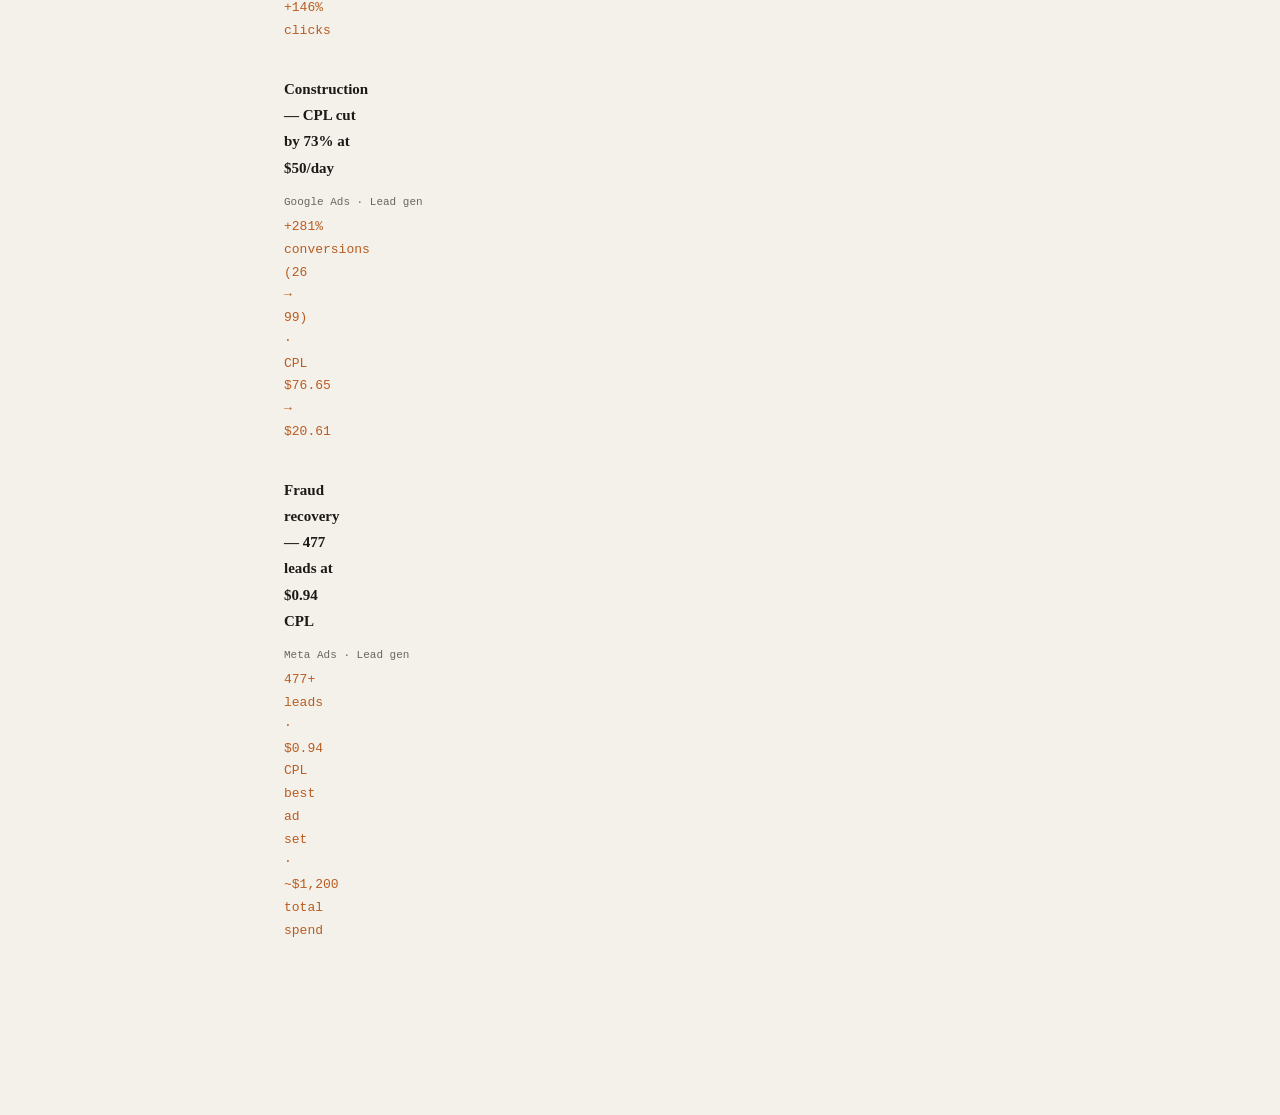
==== commit 22fd66d0: "Add files via upload" ====
--- a/index.html
+++ b/index.html
@@ -76,8 +76,10 @@
 
   /* MAIN */
   .main {
+    margin-left: 220px;
     padding: 60px 64px 100px;
-    min-width: 0;
+    width: calc(100% - 220px);
+    max-width: 900px;
   }
 
   /* HERO */
@@ -92,6 +94,13 @@
     align-items: flex-start;
     gap: 20px;
     margin-bottom: 28px;
+    width: 100%;
+  }
+
+  .profile-copy {
+    flex: 1;
+    min-width: 0;
+    max-width: 640px;
   }
 
   .profile-img {
@@ -118,6 +127,11 @@
     font-style: italic;
   }
 
+  .bio {
+    width: 100%;
+    max-width: 640px;
+  }
+
   .bio p {
     font-size: 16px;
     line-height: 1.8;
@@ -270,7 +284,7 @@
   @media (max-width: 700px) {
     .layout { grid-template-columns: 1fr; }
     .sidebar { position: relative; width: 100%; border-right: none; border-bottom: 1px solid var(--border); padding: 24px; }
-    .main { padding: 32px 20px 80px; }
+    .main { margin-left: 0; padding: 32px 20px 80px; }
     .tools-grid { grid-template-columns: 1fr; }
     .photo-grid { grid-template-columns: 1fr; }
   }
@@ -294,7 +308,7 @@
     <div class="hero" id="about">
       <div class="profile-row">
         <img src="images/profile.jpg" alt="Mariana" class="profile-img">
-        <div>
+        <div class="profile-copy">
           <div class="profile-name">Mariana Rodriguez</div>
           <div class="profile-tagline">Paid to ask why the funnel broke. Again.</div>
         </div>
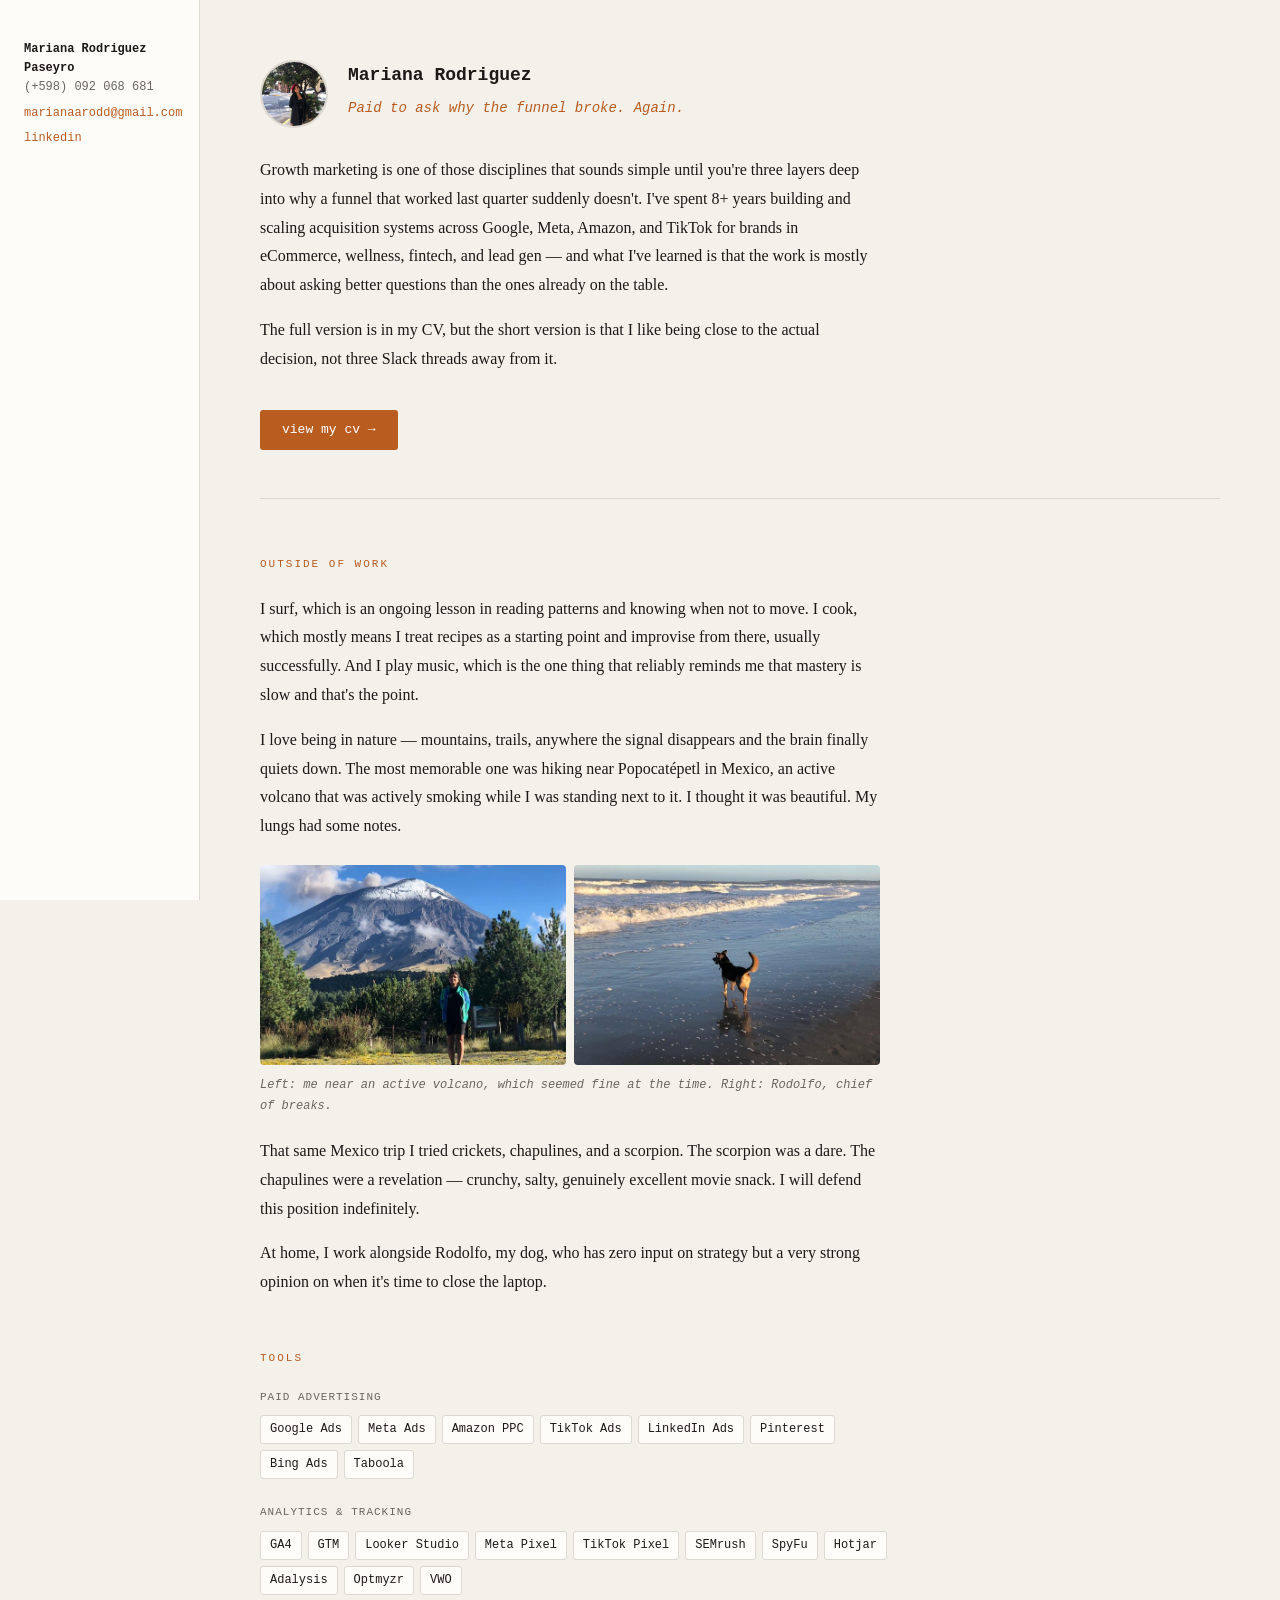
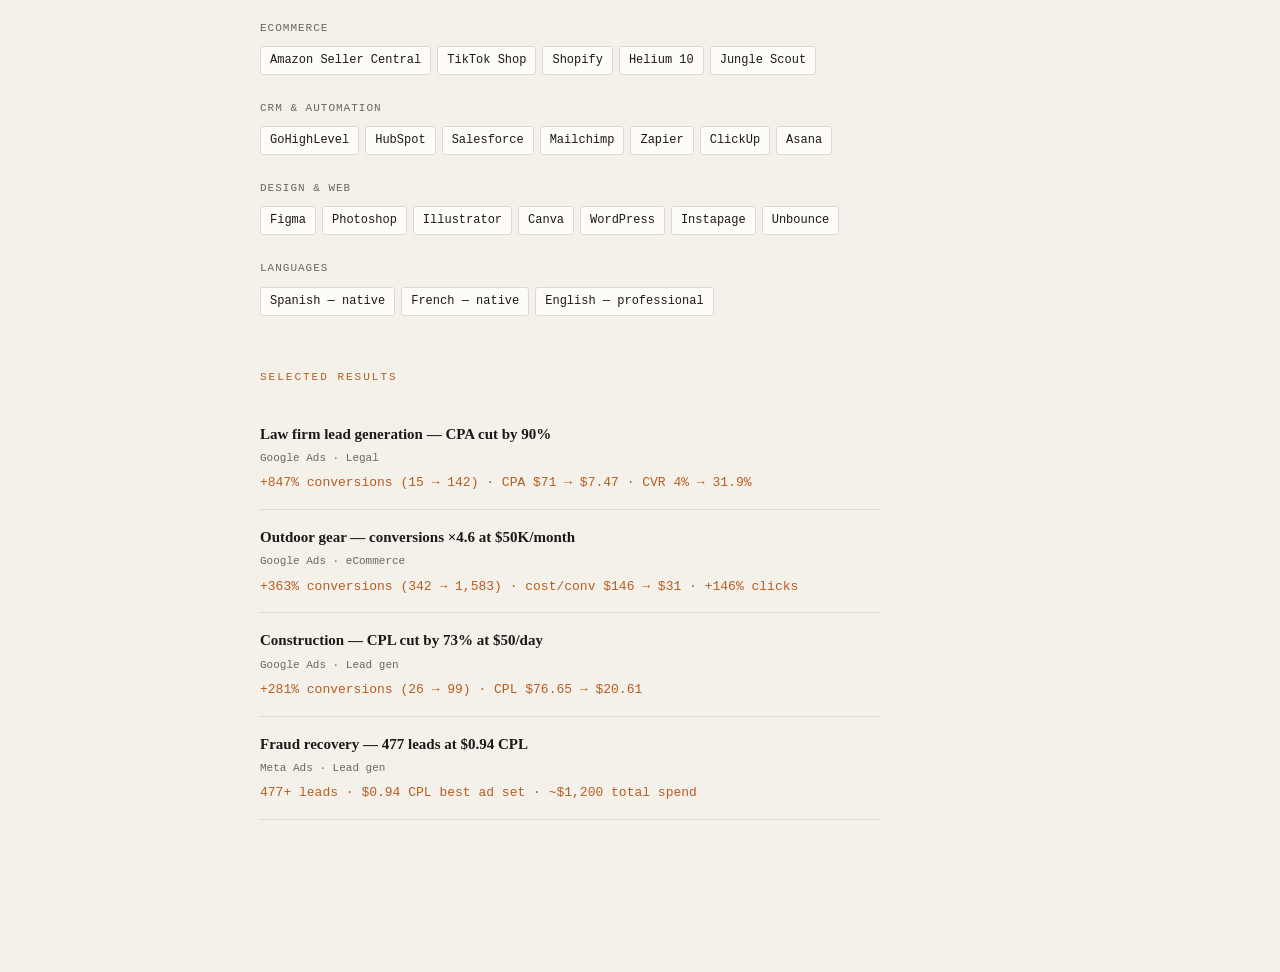
==== commit 201149b1: "Add files via upload" ====
--- a/index.html
+++ b/index.html
@@ -5,453 +5,366 @@
 <meta name="viewport" content="width=device-width, initial-scale=1.0">
 <title>Mariana Rodriguez</title>
 <style>
-  *, *::before, *::after { box-sizing: border-box; margin: 0; padding: 0; }
-
-  :root {
-    --bg: #F4F1EB;
-    --fg: #1C1917;
-    --accent: #B85C20;
-    --muted: #6B6560;
-    --border: #DDD9D0;
-    --white: #FDFCF9;
-    --mono: 'Courier New', Courier, monospace;
-    --sans: Georgia, 'Times New Roman', serif;
-  }
-
-  body {
-    background: var(--bg);
-    color: var(--fg);
-    font-family: var(--sans);
-    font-size: 16px;
-    line-height: 1.75;
-    min-height: 100vh;
-  }
-
-  .layout {
-    display: grid;
-    grid-template-columns: 220px 1fr;
-    min-height: 100vh;
-  }
-
-  /* SIDEBAR */
-  .sidebar {
-    position: fixed;
-    top: 0; left: 0; bottom: 0;
-    width: 220px;
-    background: var(--white);
-    border-right: 1px solid var(--border);
-    padding: 40px 28px;
-    display: flex;
-    flex-direction: column;
-    gap: 16px;
-    overflow-y: auto;
-  }
-
-  .sidebar-name {
-    font-family: var(--mono);
-    font-size: 13px;
-    font-weight: bold;
-    line-height: 1.5;
-    color: var(--fg);
-  }
-
-  .sidebar-name a {
-    display: block;
-    font-weight: normal;
-    color: var(--accent);
-    text-decoration: none;
-    font-size: 12px;
-    margin-top: 6px;
-  }
-
-  .sidebar-name a:hover { text-decoration: underline; }
-
-  .sidebar-name span {
-    display: block;
-    color: var(--muted);
-    font-weight: normal;
-    font-size: 12px;
-    margin-top: 2px;
-  }
-
-  /* MAIN */
-  .main {
-    margin-left: 220px;
-    padding: 60px 64px 100px;
-    width: calc(100% - 220px);
-    max-width: 900px;
-  }
-
-  /* HERO */
-  .hero {
-    margin-bottom: 56px;
-    padding-bottom: 48px;
-    border-bottom: 1px solid var(--border);
-  }
-
-  .profile-row {
-    display: flex;
-    align-items: flex-start;
-    gap: 20px;
-    margin-bottom: 28px;
-    width: 100%;
-  }
-
-  .profile-copy {
-    flex: 1;
-    min-width: 0;
-    max-width: 640px;
-  }
-
-  .profile-img {
-    width: 68px;
-    height: 68px;
-    border-radius: 50%;
-    object-fit: cover;
-    object-position: center top;
-    flex-shrink: 0;
-    border: 2px solid var(--border);
-  }
-
-  .profile-name {
-    font-family: var(--mono);
-    font-size: 18px;
-    font-weight: bold;
-    margin-bottom: 4px;
-  }
-
-  .profile-tagline {
-    font-size: 13px;
-    color: var(--accent);
-    font-family: var(--mono);
-    font-style: italic;
-  }
-
-  .bio {
-    width: 100%;
-    max-width: 640px;
-  }
-
-  .bio p {
-    font-size: 16px;
-    line-height: 1.8;
-    margin-bottom: 18px;
-    color: var(--fg);
-    max-width: 640px;
-  }
-
-  .bio p:last-child { margin-bottom: 0; }
-
-  .cv-btn {
-    display: inline-block;
-    margin-top: 22px;
-    padding: 9px 22px;
-    background: var(--accent);
-    color: #fff;
-    text-decoration: none;
-    font-size: 13px;
-    font-family: var(--mono);
-    border-radius: 3px;
-    transition: opacity 0.15s;
-  }
-
-  .cv-btn:hover { opacity: 0.85; }
-
-  /* SECTIONS */
-  section { margin-bottom: 56px; }
-
-  .section-label {
-    font-family: var(--mono);
-    font-size: 11px;
-    letter-spacing: 2px;
-    text-transform: uppercase;
-    color: var(--accent);
-    margin-bottom: 22px;
-    display: flex;
-    align-items: center;
-    gap: 12px;
-  }
-
-  .section-label::after {
-    content: '';
-    flex: 1;
-    height: 1px;
-    background: var(--border);
-  }
-
-  .bio-section p {
-    font-size: 16px;
-    line-height: 1.8;
-    margin-bottom: 18px;
-    max-width: 640px;
-  }
-
-  .bio-section p:last-child { margin-bottom: 0; }
-
-  /* PHOTOS */
-  .photo-grid {
-    display: grid;
-    grid-template-columns: 1fr 1fr;
-    gap: 8px;
-    margin: 24px 0 10px;
-    max-width: 640px;
-  }
-
-  .photo-grid img {
-    width: 100%;
-    height: 200px;
-    object-fit: cover;
-    border-radius: 4px;
-    display: block;
-  }
-
-  .photo-caption {
-    font-size: 12px;
-    color: var(--muted);
-    font-family: var(--mono);
-    font-style: italic;
-    margin-bottom: 20px;
-    line-height: 1.5;
-    max-width: 640px;
-  }
-
-  /* TOOLS */
-  .tools-grid {
-    display: grid;
-    grid-template-columns: 1fr 1fr;
-    gap: 24px;
-    max-width: 640px;
-  }
-
-  .tool-group-label {
-    font-family: var(--mono);
-    font-size: 11px;
-    letter-spacing: 1px;
-    text-transform: uppercase;
-    color: var(--muted);
-    margin-bottom: 10px;
-  }
-
-  .tool-tags {
-    display: flex;
-    flex-wrap: wrap;
-    gap: 6px;
-  }
-
-  .tool-tag {
-    font-size: 12px;
-    font-family: var(--mono);
-    color: var(--fg);
-    background: var(--white);
-    border: 1px solid var(--border);
-    padding: 3px 9px;
-    border-radius: 3px;
-  }
-
-  /* RESULTS */
-  .result-item {
-    padding: 16px 0;
-    border-bottom: 1px solid var(--border);
-    max-width: 640px;
-  }
-
-  .result-item:first-child { border-top: 1px solid var(--border); }
-
-  .result-header {
-    display: flex;
-    justify-content: space-between;
-    align-items: baseline;
-    gap: 12px;
-    flex-wrap: wrap;
-    margin-bottom: 4px;
-  }
-
-  .result-title { font-size: 15px; font-weight: bold; }
-
-  .result-platform {
-    font-size: 11px;
-    font-family: var(--mono);
-    color: var(--muted);
-    white-space: nowrap;
-  }
-
-  .result-numbers {
-    font-size: 13px;
-    color: var(--accent);
-    font-family: var(--mono);
-  }
-
-  @media (max-width: 700px) {
-    .layout { grid-template-columns: 1fr; }
-    .sidebar { position: relative; width: 100%; border-right: none; border-bottom: 1px solid var(--border); padding: 24px; }
-    .main { margin-left: 0; padding: 32px 20px 80px; }
-    .tools-grid { grid-template-columns: 1fr; }
-    .photo-grid { grid-template-columns: 1fr; }
-  }
+* { box-sizing: border-box; margin: 0; padding: 0; }
+
+body {
+  background: #F4F1EB;
+  color: #1C1917;
+  font-family: Georgia, serif;
+  font-size: 16px;
+  line-height: 1.75;
+}
+
+.sidebar {
+  position: fixed;
+  top: 0;
+  left: 0;
+  bottom: 0;
+  width: 200px;
+  background: #FDFCF9;
+  border-right: 1px solid #DDD9D0;
+  padding: 40px 24px;
+  overflow-y: auto;
+}
+
+.sidebar p {
+  font-family: 'Courier New', monospace;
+  font-size: 12px;
+  line-height: 1.6;
+  color: #1C1917;
+  font-weight: bold;
+  margin-bottom: 8px;
+}
+
+.sidebar span {
+  display: block;
+  font-weight: normal;
+  color: #6B6560;
+  font-size: 12px;
+}
+
+.sidebar a {
+  display: block;
+  color: #B85C20;
+  text-decoration: none;
+  font-family: 'Courier New', monospace;
+  font-size: 12px;
+  font-weight: normal;
+  margin-top: 6px;
+}
+
+.sidebar a:hover { text-decoration: underline; }
+
+.main {
+  margin-left: 200px;
+  padding: 60px 60px 100px 60px;
+}
+
+.hero {
+  margin-bottom: 56px;
+  padding-bottom: 48px;
+  border-bottom: 1px solid #DDD9D0;
+}
+
+.profile-row {
+  display: flex;
+  align-items: flex-start;
+  gap: 20px;
+  margin-bottom: 28px;
+}
+
+.profile-img {
+  width: 68px;
+  height: 68px;
+  border-radius: 50%;
+  object-fit: cover;
+  object-position: center top;
+  flex-shrink: 0;
+  border: 2px solid #DDD9D0;
+}
+
+.profile-name {
+  font-family: 'Courier New', monospace;
+  font-size: 18px;
+  font-weight: bold;
+  margin-bottom: 4px;
+}
+
+.profile-tagline {
+  font-size: 14px;
+  color: #B85C20;
+  font-family: 'Courier New', monospace;
+  font-style: italic;
+}
+
+.bio-text {
+  font-size: 16px;
+  line-height: 1.8;
+  margin-bottom: 16px;
+  max-width: 620px;
+}
+
+.cv-btn {
+  display: inline-block;
+  margin-top: 20px;
+  padding: 9px 22px;
+  background: #B85C20;
+  color: #fff;
+  text-decoration: none;
+  font-size: 13px;
+  font-family: 'Courier New', monospace;
+  border-radius: 3px;
+}
+
+.cv-btn:hover { opacity: 0.85; }
+
+.section { margin-bottom: 52px; }
+
+.section-label {
+  font-family: 'Courier New', monospace;
+  font-size: 11px;
+  letter-spacing: 2px;
+  text-transform: uppercase;
+  color: #B85C20;
+  margin-bottom: 20px;
+}
+
+.photo-grid {
+  display: flex;
+  gap: 8px;
+  margin: 24px 0 10px;
+  max-width: 620px;
+}
+
+.photo-grid img {
+  width: 50%;
+  height: 200px;
+  object-fit: cover;
+  border-radius: 4px;
+}
+
+.photo-caption {
+  font-size: 12px;
+  color: #6B6560;
+  font-family: 'Courier New', monospace;
+  font-style: italic;
+  margin-bottom: 20px;
+  max-width: 620px;
+}
+
+.tools-grid {
+  display: flex;
+  flex-wrap: wrap;
+  gap: 24px;
+  max-width: 640px;
+}
+
+.tool-group {
+  min-width: 240px;
+}
+
+.tool-group-label {
+  font-family: 'Courier New', monospace;
+  font-size: 11px;
+  letter-spacing: 1px;
+  text-transform: uppercase;
+  color: #6B6560;
+  margin-bottom: 8px;
+}
+
+.tool-tags {
+  display: flex;
+  flex-wrap: wrap;
+  gap: 6px;
+}
+
+.tool-tag {
+  font-size: 12px;
+  font-family: 'Courier New', monospace;
+  color: #1C1917;
+  background: #FDFCF9;
+  border: 1px solid #DDD9D0;
+  padding: 3px 9px;
+  border-radius: 3px;
+}
+
+.result-item {
+  padding: 14px 0;
+  border-bottom: 1px solid #DDD9D0;
+  max-width: 620px;
+}
+
+.result-item:first-child { border-top: 1px solid #DDD9D0; }
+
+.result-title {
+  font-size: 15px;
+  font-weight: bold;
+  margin-bottom: 2px;
+}
+
+.result-meta {
+  font-size: 11px;
+  font-family: 'Courier New', monospace;
+  color: #6B6560;
+  margin-bottom: 4px;
+}
+
+.result-numbers {
+  font-size: 13px;
+  color: #B85C20;
+  font-family: 'Courier New', monospace;
+}
+
+@media (max-width: 700px) {
+  .sidebar { position: relative; width: 100%; border-right: none; border-bottom: 1px solid #DDD9D0; }
+  .main { margin-left: 0; padding: 32px 20px 60px; }
+  .photo-grid { flex-direction: column; }
+  .photo-grid img { width: 100%; }
+}
 </style>
 </head>
 <body>
 
-<div class="layout">
-
-  <aside class="sidebar">
-    <div class="sidebar-name">
-      Mariana Rodriguez Paseyro
-      <span>(+598) 092 068 681</span>
-      <a href="mailto:marianaarodd@gmail.com">marianaarodd@gmail.com</a>
-      <a href="https://linkedin.com/in/marianarodriguezp" target="_blank">linkedin</a>
-    </div>
-  </aside>
-
-  <main class="main">
-
-    <div class="hero" id="about">
-      <div class="profile-row">
-        <img src="images/profile.jpg" alt="Mariana" class="profile-img">
-        <div class="profile-copy">
-          <div class="profile-name">Mariana Rodriguez</div>
-          <div class="profile-tagline">Paid to ask why the funnel broke. Again.</div>
-        </div>
-      </div>
-
-      <div class="bio">
-        <p>Growth marketing is one of those disciplines that sounds simple until you're three layers deep into why a funnel that worked last quarter suddenly doesn't. I've spent 8+ years building and scaling acquisition systems across Google, Meta, Amazon, and TikTok for brands in eCommerce, wellness, fintech, and lead gen — and what I've learned is that the work is mostly about asking better questions than the ones already on the table.</p>
-        <p>The full version is in my CV, but the short version is that I like being close to the actual decision, not three Slack threads away from it.</p>
-        <a href="cv.html" class="cv-btn">view my cv →</a>
-      </div>
-    </div>
-
-    <section>
-      <div class="section-label">outside of work</div>
-      <div class="bio-section">
-        <p>I surf, which is an ongoing lesson in reading patterns and knowing when not to move. I cook, which mostly means I treat recipes as a starting point and improvise from there, usually successfully. And I play music, which is the one thing that reliably reminds me that mastery is slow and that's the point.</p>
-        <p>I love being in nature — mountains, trails, anywhere the signal disappears and the brain finally quiets down. The most memorable one was hiking near Popocatépetl in Mexico, an active volcano that was actively smoking while I was standing next to it. I thought it was beautiful. My lungs had some notes.</p>
-      </div>
-
-      <div class="photo-grid">
-        <img src="images/mexico.jpg" alt="Mariana near Popocatépetl">
-        <img src="images/rodolfo.jpg" alt="Rodolfo at the beach">
-      </div>
-      <p class="photo-caption">Left: me near an active volcano, which seemed fine at the time. Right: Rodolfo, chief of breaks.</p>
-
-      <div class="bio-section">
-        <p>That same Mexico trip I tried crickets, chapulines, and a scorpion. The scorpion was a dare. The chapulines were a revelation — crunchy, salty, genuinely excellent movie snack. I will defend this position indefinitely.</p>
-        <p>At home, I work alongside Rodolfo, my dog, who has zero input on strategy but a very strong opinion on when it's time to close the laptop.</p>
-      </div>
-    </section>
-
-    <section id="tools">
-      <div class="section-label">tools</div>
-      <div class="tools-grid">
-        <div>
-          <div class="tool-group-label">Paid advertising</div>
-          <div class="tool-tags">
-            <span class="tool-tag">Google Ads</span>
-            <span class="tool-tag">Meta Ads</span>
-            <span class="tool-tag">Amazon PPC</span>
-            <span class="tool-tag">TikTok Ads</span>
-            <span class="tool-tag">LinkedIn Ads</span>
-            <span class="tool-tag">Pinterest Ads</span>
-            <span class="tool-tag">Bing Ads</span>
-            <span class="tool-tag">Taboola</span>
-          </div>
-        </div>
-        <div>
-          <div class="tool-group-label">Analytics & tracking</div>
-          <div class="tool-tags">
-            <span class="tool-tag">GA4</span>
-            <span class="tool-tag">GTM</span>
-            <span class="tool-tag">Looker Studio</span>
-            <span class="tool-tag">Meta Pixel</span>
-            <span class="tool-tag">TikTok Pixel</span>
-            <span class="tool-tag">SEMrush</span>
-            <span class="tool-tag">SpyFu</span>
-            <span class="tool-tag">Hotjar</span>
-            <span class="tool-tag">Adalysis</span>
-            <span class="tool-tag">Optmyzr</span>
-            <span class="tool-tag">VWO</span>
-            <span class="tool-tag">PPC Protect</span>
-          </div>
-        </div>
-        <div>
-          <div class="tool-group-label">eCommerce & marketplaces</div>
-          <div class="tool-tags">
-            <span class="tool-tag">Amazon Seller Central</span>
-            <span class="tool-tag">TikTok Shop</span>
-            <span class="tool-tag">Shopify</span>
-            <span class="tool-tag">Helium 10</span>
-            <span class="tool-tag">Jungle Scout</span>
-          </div>
-        </div>
-        <div>
-          <div class="tool-group-label">CRM & automation</div>
-          <div class="tool-tags">
-            <span class="tool-tag">GoHighLevel</span>
-            <span class="tool-tag">HubSpot</span>
-            <span class="tool-tag">Salesforce</span>
-            <span class="tool-tag">Mailchimp</span>
-            <span class="tool-tag">Zapier</span>
-            <span class="tool-tag">ClickUp</span>
-            <span class="tool-tag">Asana</span>
-          </div>
-        </div>
-        <div>
-          <div class="tool-group-label">Design & web</div>
-          <div class="tool-tags">
-            <span class="tool-tag">Figma</span>
-            <span class="tool-tag">Photoshop</span>
-            <span class="tool-tag">Illustrator</span>
-            <span class="tool-tag">Canva</span>
-            <span class="tool-tag">WordPress</span>
-            <span class="tool-tag">Instapage</span>
-            <span class="tool-tag">Unbounce</span>
-          </div>
-        </div>
-        <div>
-          <div class="tool-group-label">Languages</div>
-          <div class="tool-tags">
-            <span class="tool-tag">Spanish — native</span>
-            <span class="tool-tag">French — native</span>
-            <span class="tool-tag">English — professional</span>
-          </div>
-        </div>
-      </div>
-    </section>
-
-    <section id="results">
-      <div class="section-label">selected results</div>
-      <div class="result-item">
-        <div class="result-header">
-          <span class="result-title">Law firm lead generation — CPA cut by 90%</span>
-          <span class="result-platform">Google Ads · Legal</span>
-        </div>
-        <div class="result-numbers">+847% conversions (15 → 142) · CPA $71 → $7.47 · CVR 4% → 31.9%</div>
-      </div>
-      <div class="result-item">
-        <div class="result-header">
-          <span class="result-title">Outdoor gear — conversions ×4.6 at $50K/month</span>
-          <span class="result-platform">Google Ads · eCommerce</span>
-        </div>
-        <div class="result-numbers">+363% conversions (342 → 1,583) · cost/conv $146 → $31 · +146% clicks</div>
-      </div>
-      <div class="result-item">
-        <div class="result-header">
-          <span class="result-title">Construction — CPL cut by 73% at $50/day</span>
-          <span class="result-platform">Google Ads · Lead gen</span>
-        </div>
-        <div class="result-numbers">+281% conversions (26 → 99) · CPL $76.65 → $20.61</div>
-      </div>
-      <div class="result-item">
-        <div class="result-header">
-          <span class="result-title">Fraud recovery — 477 leads at $0.94 CPL</span>
-          <span class="result-platform">Meta Ads · Lead gen</span>
-        </div>
-        <div class="result-numbers">477+ leads · $0.94 CPL best ad set · ~$1,200 total spend</div>
-      </div>
-    </section>
-
-  </main>
+<div class="sidebar">
+  <p>
+    Mariana Rodriguez Paseyro
+    <span>(+598) 092 068 681</span>
+    <a href="mailto:marianaarodd@gmail.com">marianaarodd@gmail.com</a>
+    <a href="https://linkedin.com/in/marianarodriguezp" target="_blank">linkedin</a>
+  </p>
 </div>
 
+<div class="main">
+
+  <div class="hero">
+    <div class="profile-row">
+      <img src="images/profile.jpg" alt="Mariana" class="profile-img">
+      <div>
+        <div class="profile-name">Mariana Rodriguez</div>
+        <div class="profile-tagline">Paid to ask why the funnel broke. Again.</div>
+      </div>
+    </div>
+    <p class="bio-text">Growth marketing is one of those disciplines that sounds simple until you're three layers deep into why a funnel that worked last quarter suddenly doesn't. I've spent 8+ years building and scaling acquisition systems across Google, Meta, Amazon, and TikTok for brands in eCommerce, wellness, fintech, and lead gen — and what I've learned is that the work is mostly about asking better questions than the ones already on the table.</p>
+    <p class="bio-text">The full version is in my CV, but the short version is that I like being close to the actual decision, not three Slack threads away from it.</p>
+    <a href="cv.html" class="cv-btn">view my cv →</a>
+  </div>
+
+  <div class="section">
+    <div class="section-label">Outside of work</div>
+    <p class="bio-text">I surf, which is an ongoing lesson in reading patterns and knowing when not to move. I cook, which mostly means I treat recipes as a starting point and improvise from there, usually successfully. And I play music, which is the one thing that reliably reminds me that mastery is slow and that's the point.</p>
+    <p class="bio-text">I love being in nature — mountains, trails, anywhere the signal disappears and the brain finally quiets down. The most memorable one was hiking near Popocatépetl in Mexico, an active volcano that was actively smoking while I was standing next to it. I thought it was beautiful. My lungs had some notes.</p>
+
+    <div class="photo-grid">
+      <img src="images/mexico.jpg" alt="Mariana near Popocatépetl">
+      <img src="images/rodolfo.jpg" alt="Rodolfo at the beach">
+    </div>
+    <p class="photo-caption">Left: me near an active volcano, which seemed fine at the time. Right: Rodolfo, chief of breaks.</p>
+
+    <p class="bio-text">That same Mexico trip I tried crickets, chapulines, and a scorpion. The scorpion was a dare. The chapulines were a revelation — crunchy, salty, genuinely excellent movie snack. I will defend this position indefinitely.</p>
+    <p class="bio-text">At home, I work alongside Rodolfo, my dog, who has zero input on strategy but a very strong opinion on when it's time to close the laptop.</p>
+  </div>
+
+  <div class="section">
+    <div class="section-label">Tools</div>
+    <div class="tools-grid">
+      <div class="tool-group">
+        <div class="tool-group-label">Paid advertising</div>
+        <div class="tool-tags">
+          <span class="tool-tag">Google Ads</span>
+          <span class="tool-tag">Meta Ads</span>
+          <span class="tool-tag">Amazon PPC</span>
+          <span class="tool-tag">TikTok Ads</span>
+          <span class="tool-tag">LinkedIn Ads</span>
+          <span class="tool-tag">Pinterest</span>
+          <span class="tool-tag">Bing Ads</span>
+          <span class="tool-tag">Taboola</span>
+        </div>
+      </div>
+      <div class="tool-group">
+        <div class="tool-group-label">Analytics & tracking</div>
+        <div class="tool-tags">
+          <span class="tool-tag">GA4</span>
+          <span class="tool-tag">GTM</span>
+          <span class="tool-tag">Looker Studio</span>
+          <span class="tool-tag">Meta Pixel</span>
+          <span class="tool-tag">TikTok Pixel</span>
+          <span class="tool-tag">SEMrush</span>
+          <span class="tool-tag">SpyFu</span>
+          <span class="tool-tag">Hotjar</span>
+          <span class="tool-tag">Adalysis</span>
+          <span class="tool-tag">Optmyzr</span>
+          <span class="tool-tag">VWO</span>
+        </div>
+      </div>
+      <div class="tool-group">
+        <div class="tool-group-label">eCommerce</div>
+        <div class="tool-tags">
+          <span class="tool-tag">Amazon Seller Central</span>
+          <span class="tool-tag">TikTok Shop</span>
+          <span class="tool-tag">Shopify</span>
+          <span class="tool-tag">Helium 10</span>
+          <span class="tool-tag">Jungle Scout</span>
+        </div>
+      </div>
+      <div class="tool-group">
+        <div class="tool-group-label">CRM & automation</div>
+        <div class="tool-tags">
+          <span class="tool-tag">GoHighLevel</span>
+          <span class="tool-tag">HubSpot</span>
+          <span class="tool-tag">Salesforce</span>
+          <span class="tool-tag">Mailchimp</span>
+          <span class="tool-tag">Zapier</span>
+          <span class="tool-tag">ClickUp</span>
+          <span class="tool-tag">Asana</span>
+        </div>
+      </div>
+      <div class="tool-group">
+        <div class="tool-group-label">Design & web</div>
+        <div class="tool-tags">
+          <span class="tool-tag">Figma</span>
+          <span class="tool-tag">Photoshop</span>
+          <span class="tool-tag">Illustrator</span>
+          <span class="tool-tag">Canva</span>
+          <span class="tool-tag">WordPress</span>
+          <span class="tool-tag">Instapage</span>
+          <span class="tool-tag">Unbounce</span>
+        </div>
+      </div>
+      <div class="tool-group">
+        <div class="tool-group-label">Languages</div>
+        <div class="tool-tags">
+          <span class="tool-tag">Spanish — native</span>
+          <span class="tool-tag">French — native</span>
+          <span class="tool-tag">English — professional</span>
+        </div>
+      </div>
+    </div>
+  </div>
+
+  <div class="section">
+    <div class="section-label">Selected results</div>
+    <div class="result-item">
+      <div class="result-title">Law firm lead generation — CPA cut by 90%</div>
+      <div class="result-meta">Google Ads · Legal</div>
+      <div class="result-numbers">+847% conversions (15 → 142) · CPA $71 → $7.47 · CVR 4% → 31.9%</div>
+    </div>
+    <div class="result-item">
+      <div class="result-title">Outdoor gear — conversions ×4.6 at $50K/month</div>
+      <div class="result-meta">Google Ads · eCommerce</div>
+      <div class="result-numbers">+363% conversions (342 → 1,583) · cost/conv $146 → $31 · +146% clicks</div>
+    </div>
+    <div class="result-item">
+      <div class="result-title">Construction — CPL cut by 73% at $50/day</div>
+      <div class="result-meta">Google Ads · Lead gen</div>
+      <div class="result-numbers">+281% conversions (26 → 99) · CPL $76.65 → $20.61</div>
+    </div>
+    <div class="result-item">
+      <div class="result-title">Fraud recovery — 477 leads at $0.94 CPL</div>
+      <div class="result-meta">Meta Ads · Lead gen</div>
+      <div class="result-numbers">477+ leads · $0.94 CPL best ad set · ~$1,200 total spend</div>
+    </div>
+  </div>
+
+</div>
 </body>
 </html>
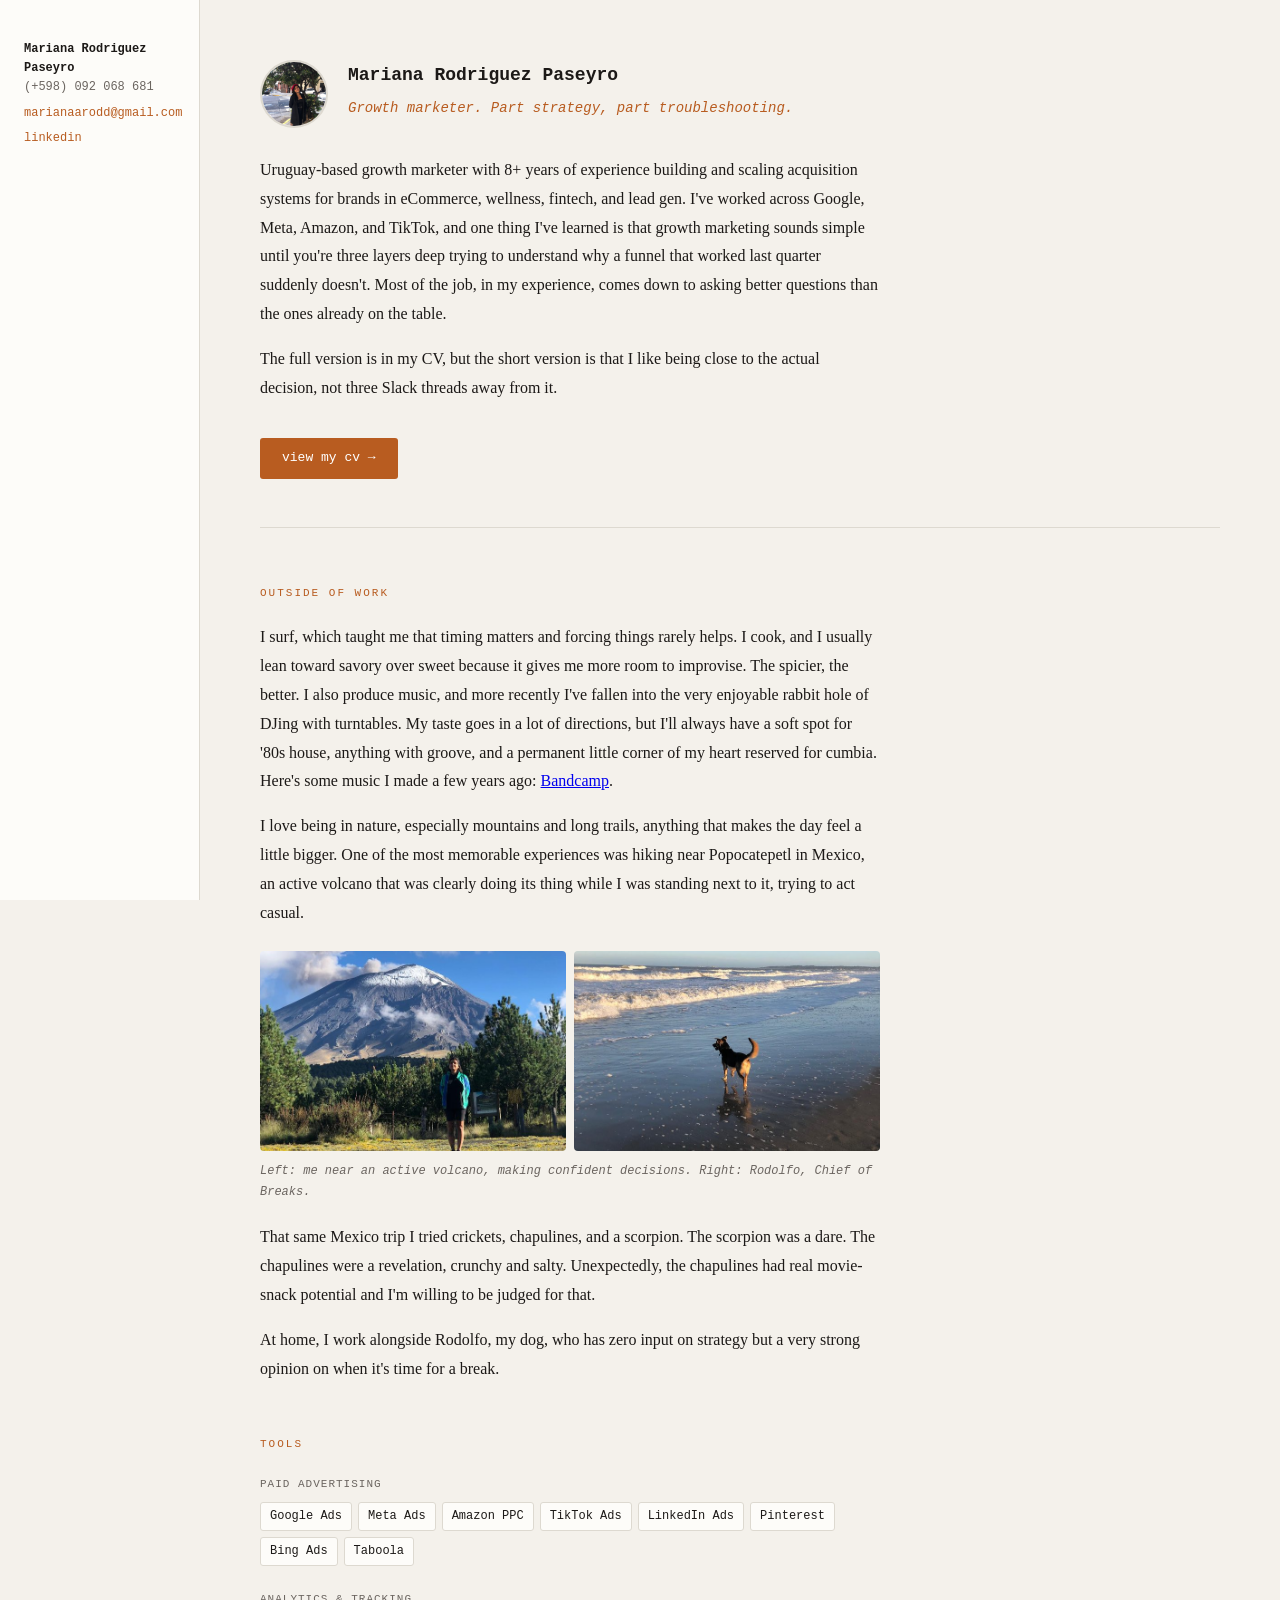
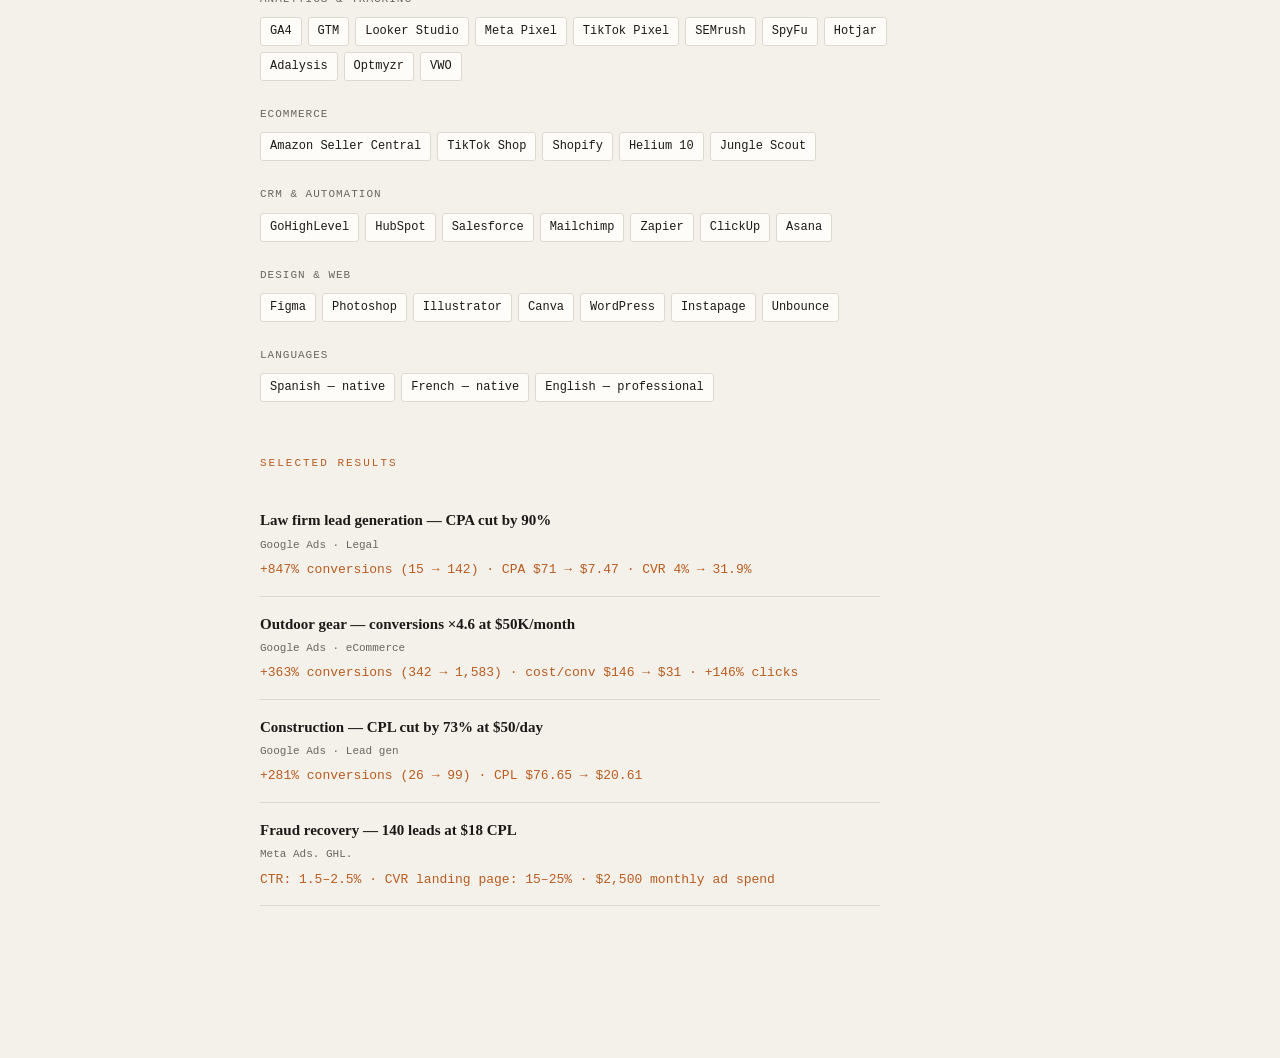
==== commit 0dfe4186: "Add files via upload" ====
--- a/index.html
+++ b/index.html
@@ -240,28 +240,28 @@
     <div class="profile-row">
       <img src="images/profile.jpg" alt="Mariana" class="profile-img">
       <div>
-        <div class="profile-name">Mariana Rodriguez</div>
-        <div class="profile-tagline">Paid to ask why the funnel broke. Again.</div>
-      </div>
-    </div>
-    <p class="bio-text">Growth marketing is one of those disciplines that sounds simple until you're three layers deep into why a funnel that worked last quarter suddenly doesn't. I've spent 8+ years building and scaling acquisition systems across Google, Meta, Amazon, and TikTok for brands in eCommerce, wellness, fintech, and lead gen — and what I've learned is that the work is mostly about asking better questions than the ones already on the table.</p>
+        <div class="profile-name">Mariana Rodriguez Paseyro</div>
+        <div class="profile-tagline">Growth marketer. Part strategy, part troubleshooting.</div>
+      </div>
+    </div>
+    <p class="bio-text">Uruguay-based growth marketer with 8+ years of experience building and scaling acquisition systems for brands in eCommerce, wellness, fintech, and lead gen. I've worked across Google, Meta, Amazon, and TikTok, and one thing I've learned is that growth marketing sounds simple until you're three layers deep trying to understand why a funnel that worked last quarter suddenly doesn't. Most of the job, in my experience, comes down to asking better questions than the ones already on the table.</p>
     <p class="bio-text">The full version is in my CV, but the short version is that I like being close to the actual decision, not three Slack threads away from it.</p>
     <a href="cv.html" class="cv-btn">view my cv →</a>
   </div>
 
   <div class="section">
     <div class="section-label">Outside of work</div>
-    <p class="bio-text">I surf, which is an ongoing lesson in reading patterns and knowing when not to move. I cook, which mostly means I treat recipes as a starting point and improvise from there, usually successfully. And I play music, which is the one thing that reliably reminds me that mastery is slow and that's the point.</p>
-    <p class="bio-text">I love being in nature — mountains, trails, anywhere the signal disappears and the brain finally quiets down. The most memorable one was hiking near Popocatépetl in Mexico, an active volcano that was actively smoking while I was standing next to it. I thought it was beautiful. My lungs had some notes.</p>
+    <p class="bio-text">I surf, which taught me that timing matters and forcing things rarely helps. I cook, and I usually lean toward savory over sweet because it gives me more room to improvise. The spicier, the better. I also produce music, and more recently I've fallen into the very enjoyable rabbit hole of DJing with turntables. My taste goes in a lot of directions, but I'll always have a soft spot for '80s house, anything with groove, and a permanent little corner of my heart reserved for cumbia. Here's some music I made a few years ago: <a href="https://malassis.bandcamp.com" target="_blank">Bandcamp</a>.</p>
+    <p class="bio-text">I love being in nature, especially mountains and long trails, anything that makes the day feel a little bigger. One of the most memorable experiences was hiking near Popocatepetl in Mexico, an active volcano that was clearly doing its thing while I was standing next to it, trying to act casual.</p>
 
     <div class="photo-grid">
       <img src="images/mexico.jpg" alt="Mariana near Popocatépetl">
       <img src="images/rodolfo.jpg" alt="Rodolfo at the beach">
     </div>
-    <p class="photo-caption">Left: me near an active volcano, which seemed fine at the time. Right: Rodolfo, chief of breaks.</p>
-
-    <p class="bio-text">That same Mexico trip I tried crickets, chapulines, and a scorpion. The scorpion was a dare. The chapulines were a revelation — crunchy, salty, genuinely excellent movie snack. I will defend this position indefinitely.</p>
-    <p class="bio-text">At home, I work alongside Rodolfo, my dog, who has zero input on strategy but a very strong opinion on when it's time to close the laptop.</p>
+    <p class="photo-caption">Left: me near an active volcano, making confident decisions. Right: Rodolfo, Chief of Breaks.</p>
+
+    <p class="bio-text">That same Mexico trip I tried crickets, chapulines, and a scorpion. The scorpion was a dare. The chapulines were a revelation, crunchy and salty. Unexpectedly, the chapulines had real movie-snack potential and I'm willing to be judged for that.</p>
+    <p class="bio-text">At home, I work alongside Rodolfo, my dog, who has zero input on strategy but a very strong opinion on when it's time for a break.</p>
   </div>
 
   <div class="section">
@@ -359,9 +359,9 @@
       <div class="result-numbers">+281% conversions (26 → 99) · CPL $76.65 → $20.61</div>
     </div>
     <div class="result-item">
-      <div class="result-title">Fraud recovery — 477 leads at $0.94 CPL</div>
-      <div class="result-meta">Meta Ads · Lead gen</div>
-      <div class="result-numbers">477+ leads · $0.94 CPL best ad set · ~$1,200 total spend</div>
+      <div class="result-title">Fraud recovery — 140 leads at $18 CPL</div>
+      <div class="result-meta">Meta Ads. GHL.</div>
+      <div class="result-numbers">CTR: 1.5–2.5% · CVR landing page: 15–25% · $2,500 monthly ad spend</div>
     </div>
   </div>
 
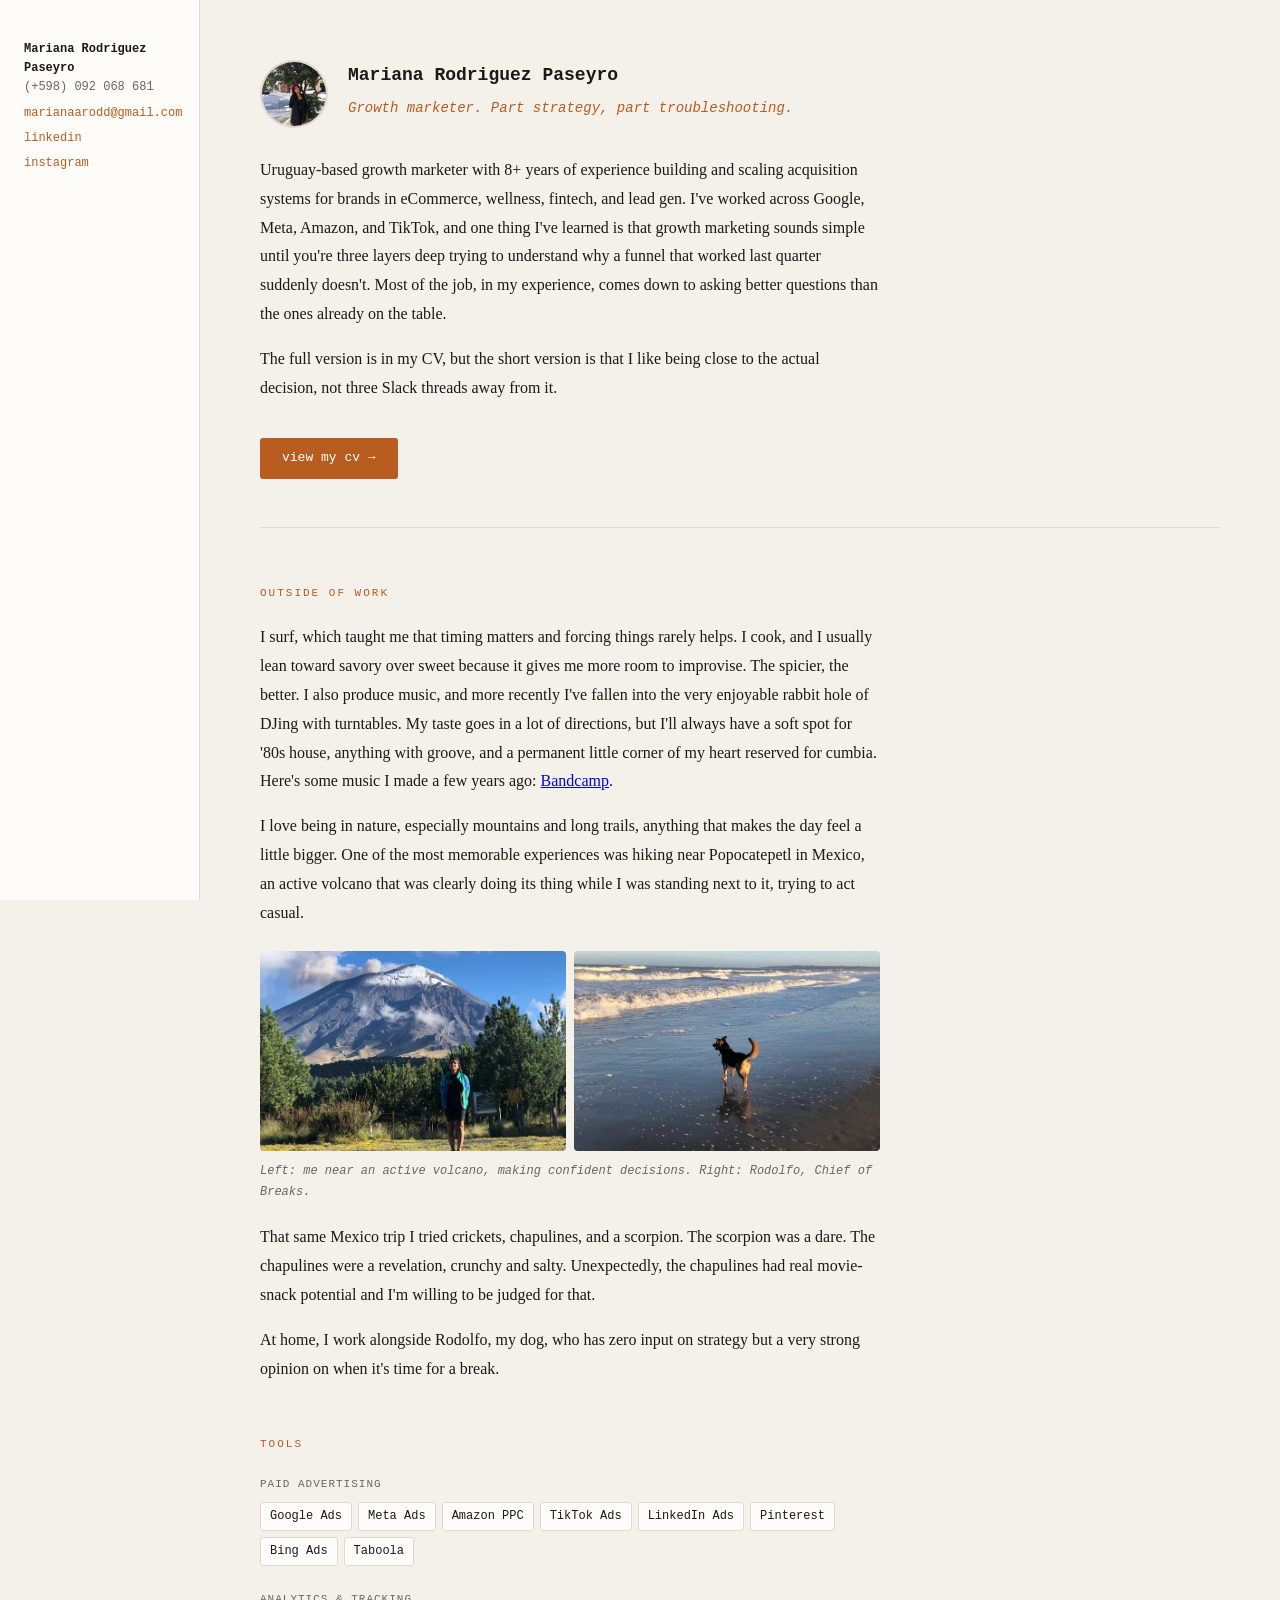
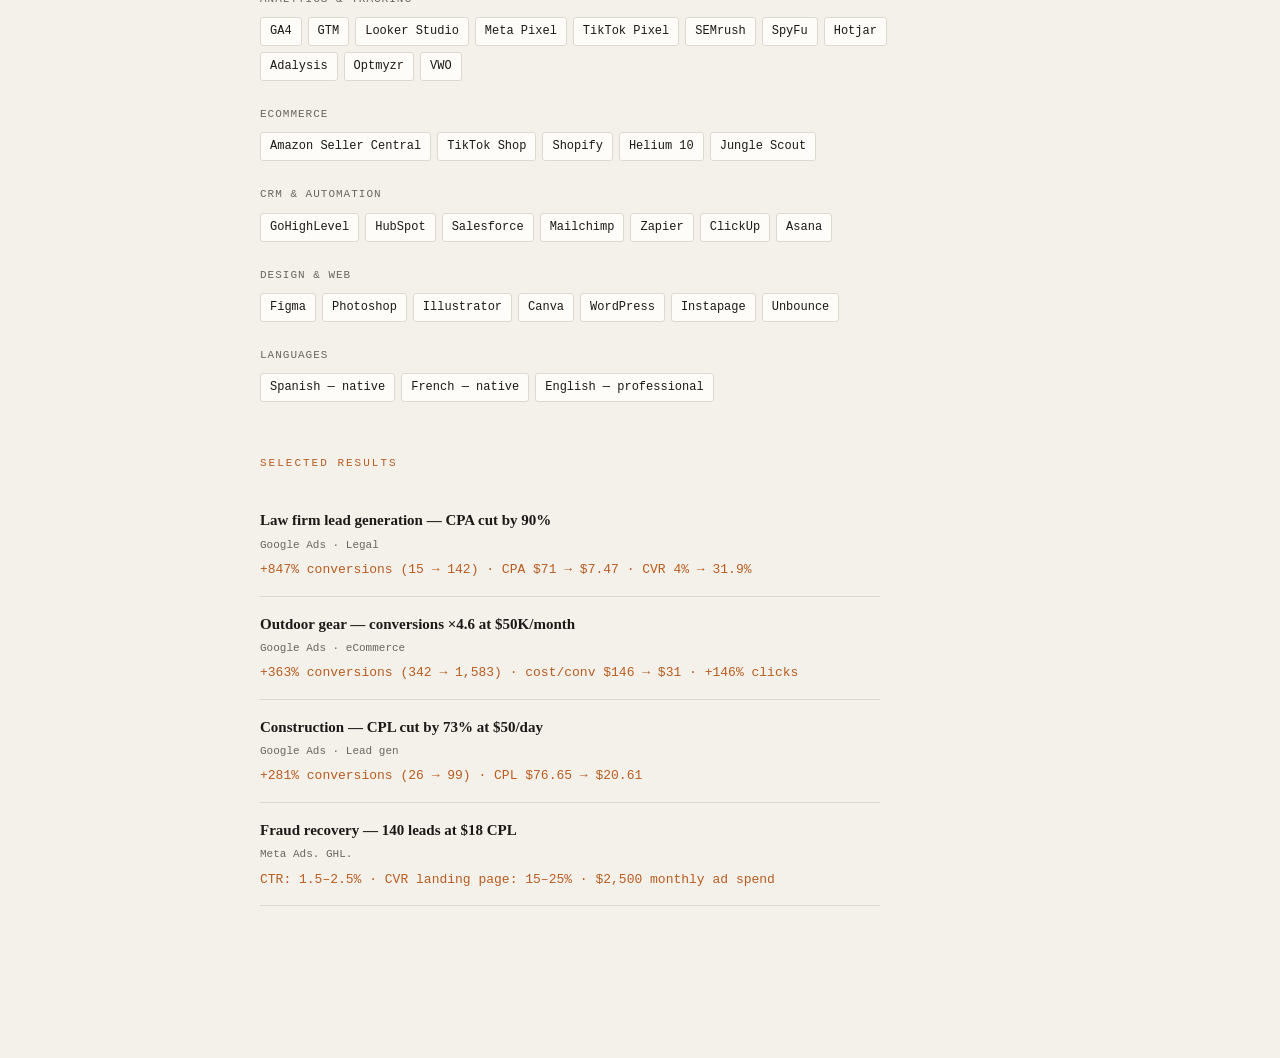
==== commit 5e11b697: "Add files via upload" ====
--- a/index.html
+++ b/index.html
@@ -231,6 +231,7 @@
     <span>(+598) 092 068 681</span>
     <a href="mailto:marianaarodd@gmail.com">marianaarodd@gmail.com</a>
     <a href="https://linkedin.com/in/marianarodriguezp" target="_blank">linkedin</a>
+    <a href="https://www.instagram.com/maariirodd/" target="_blank">instagram</a>
   </p>
 </div>
 
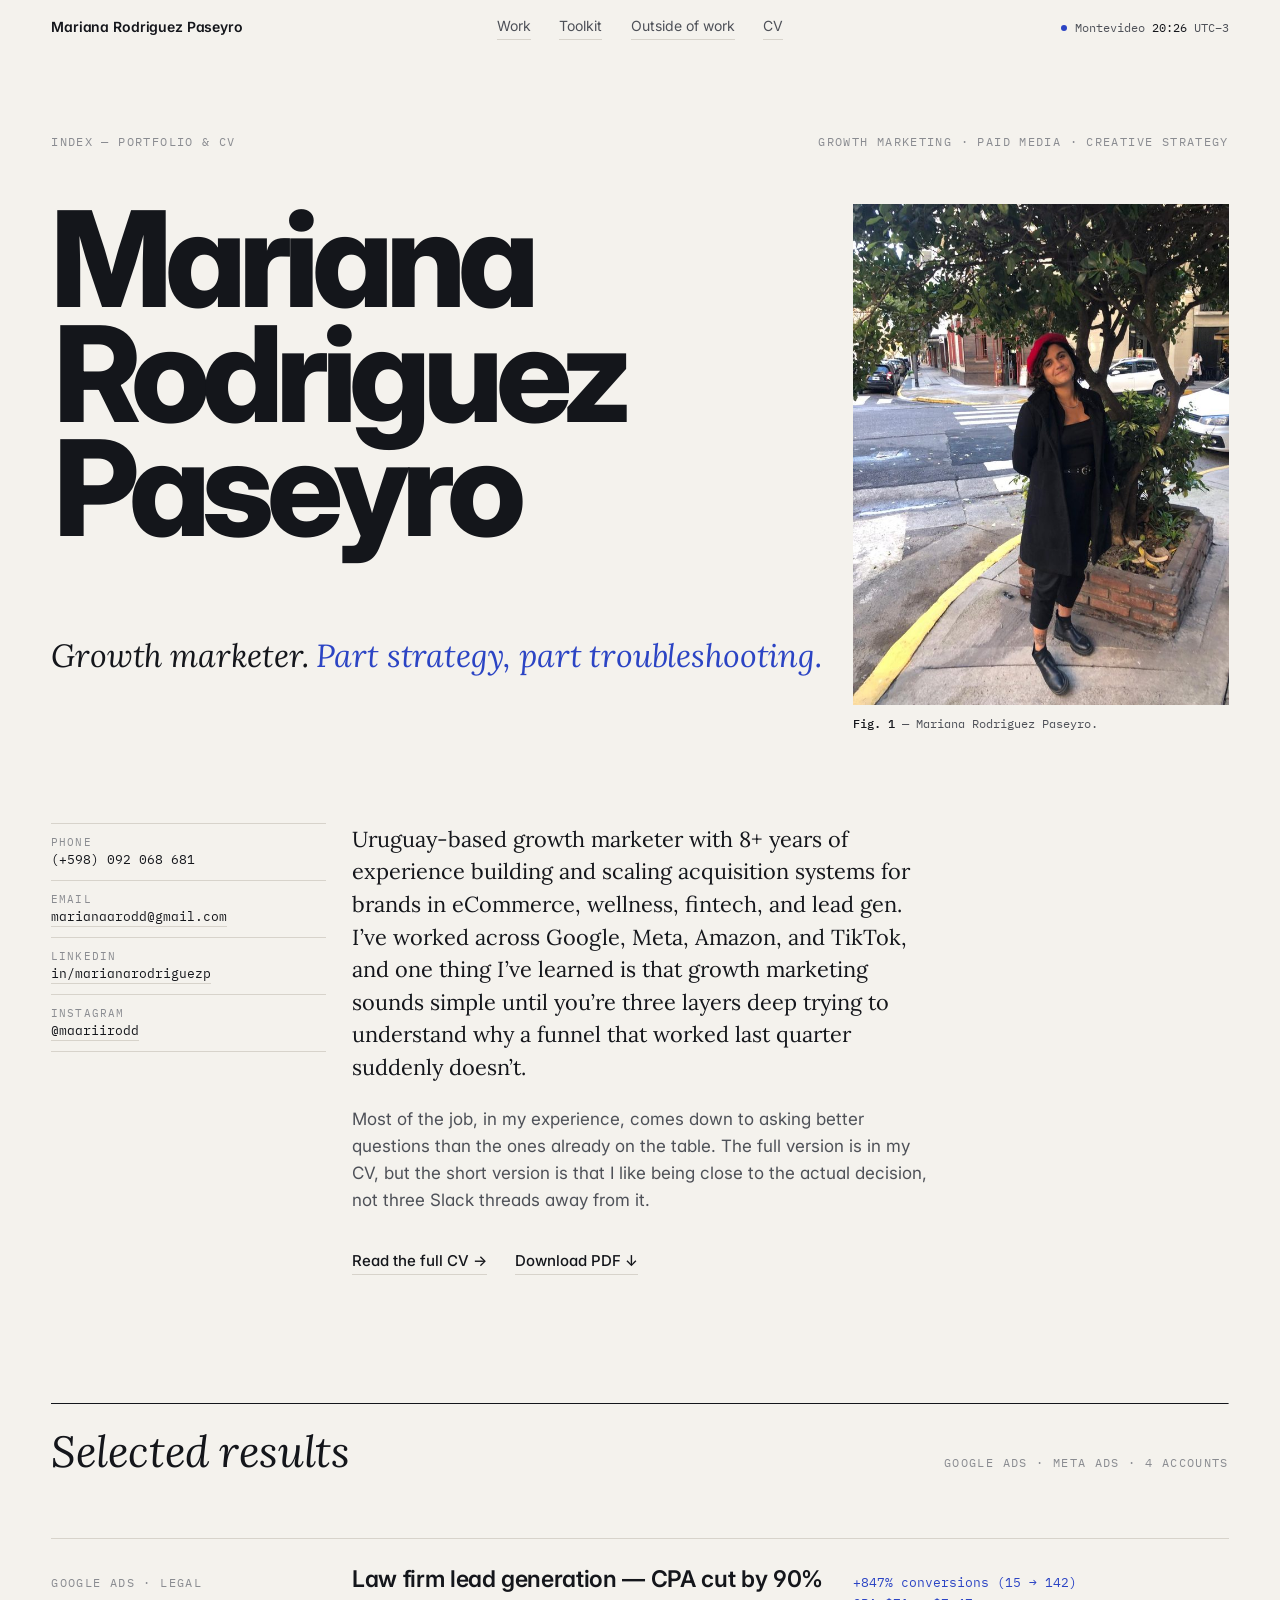
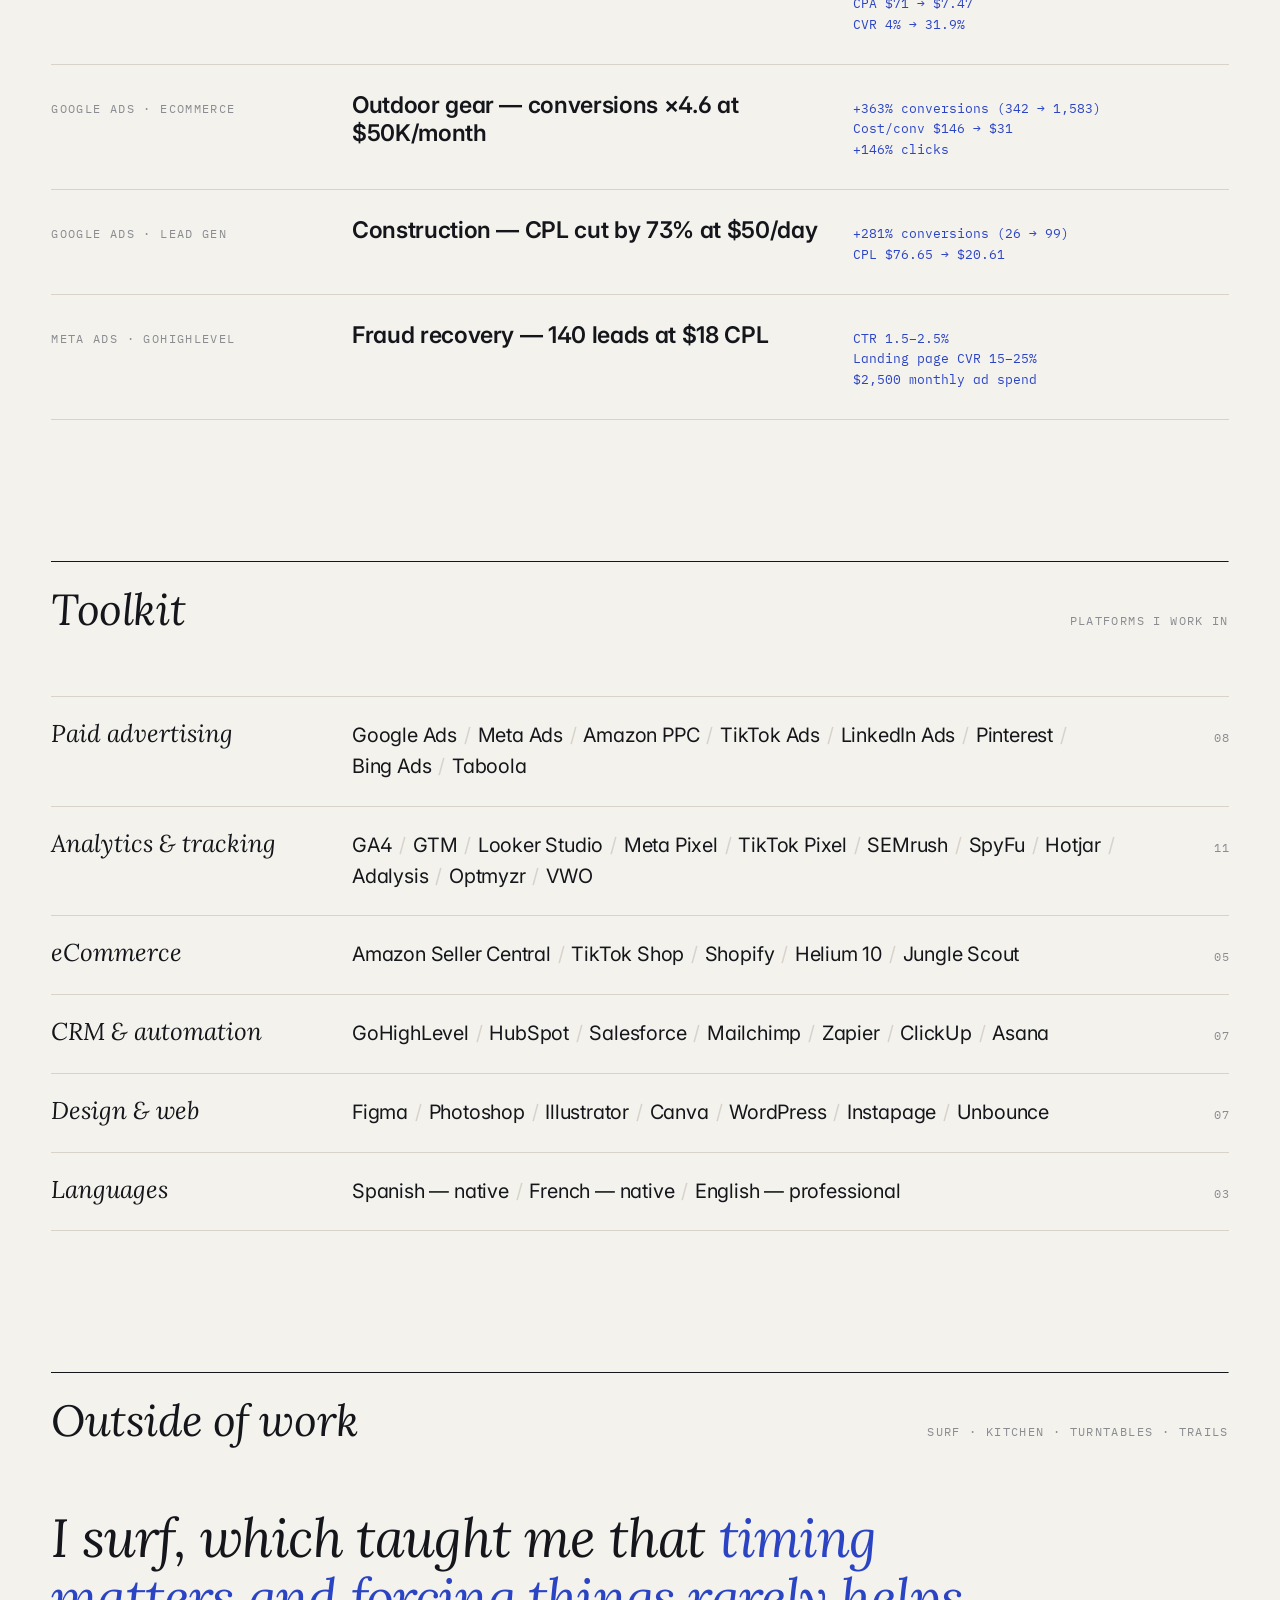
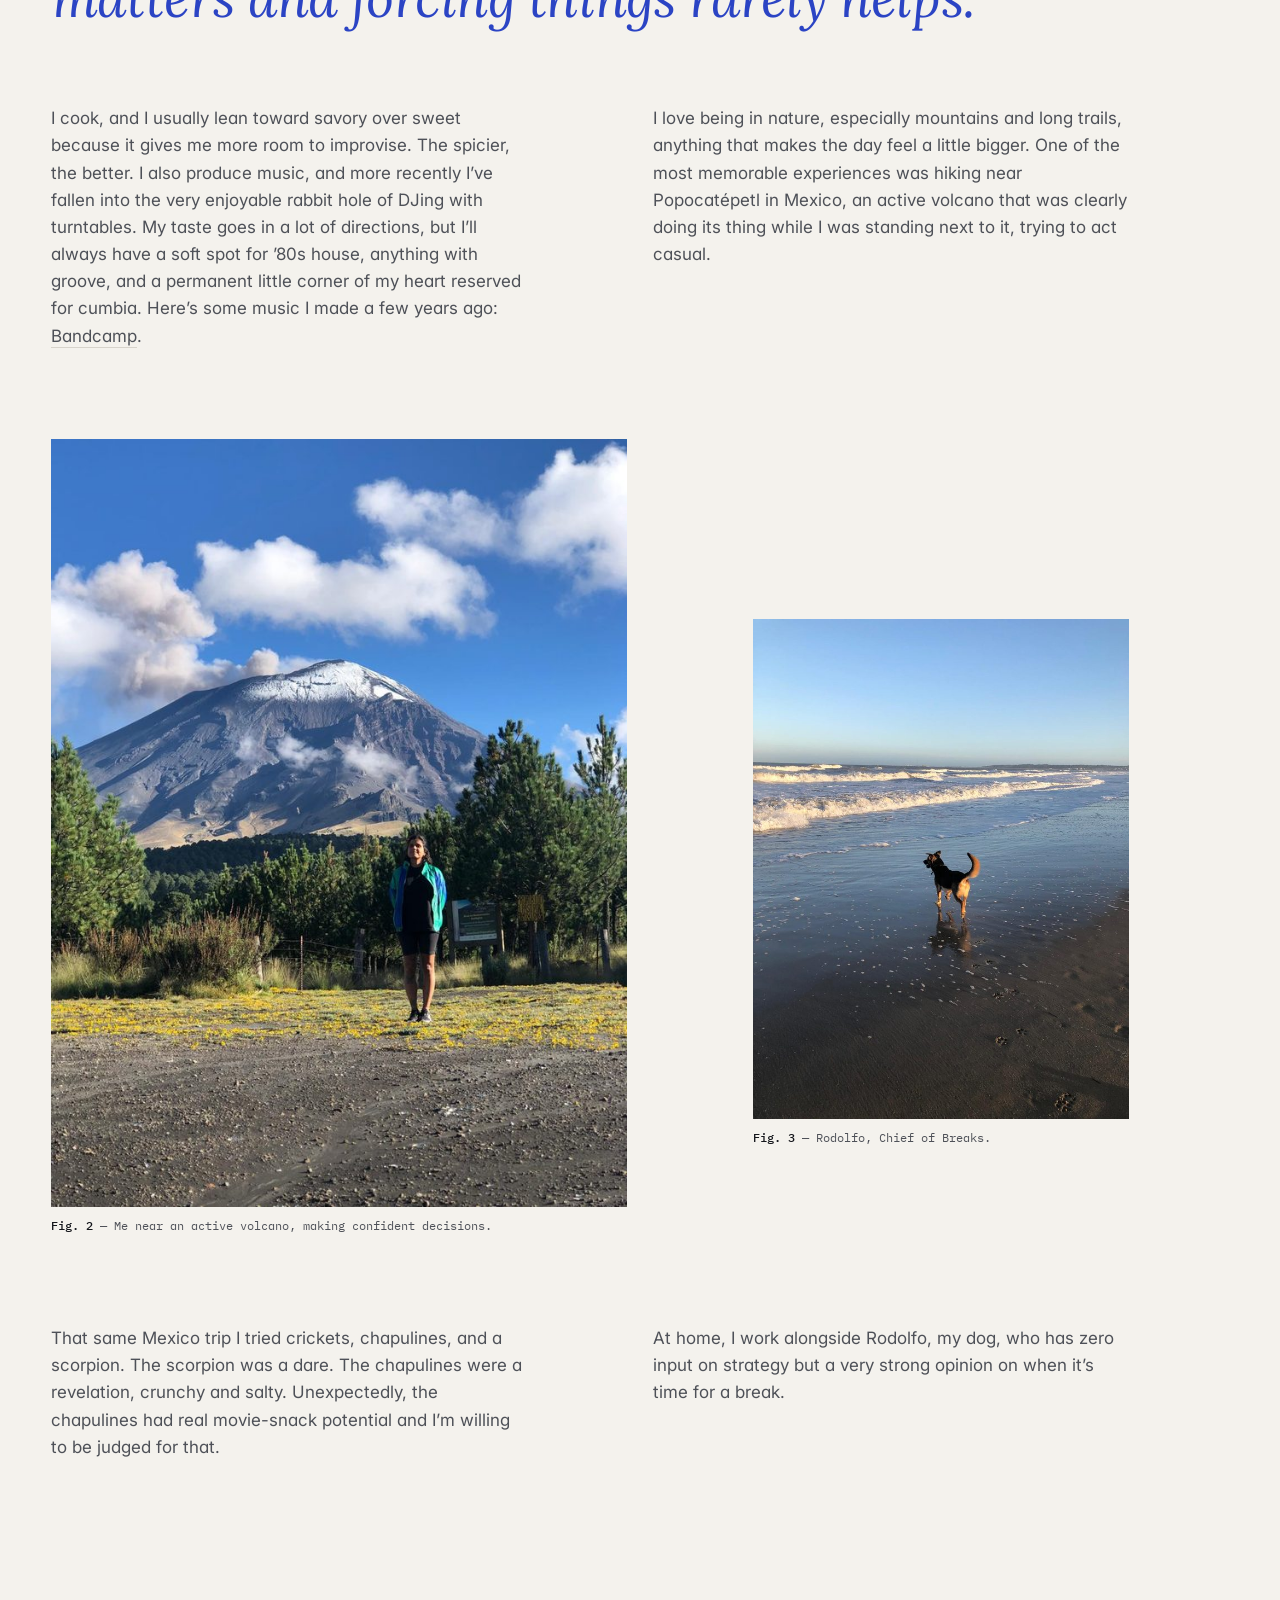
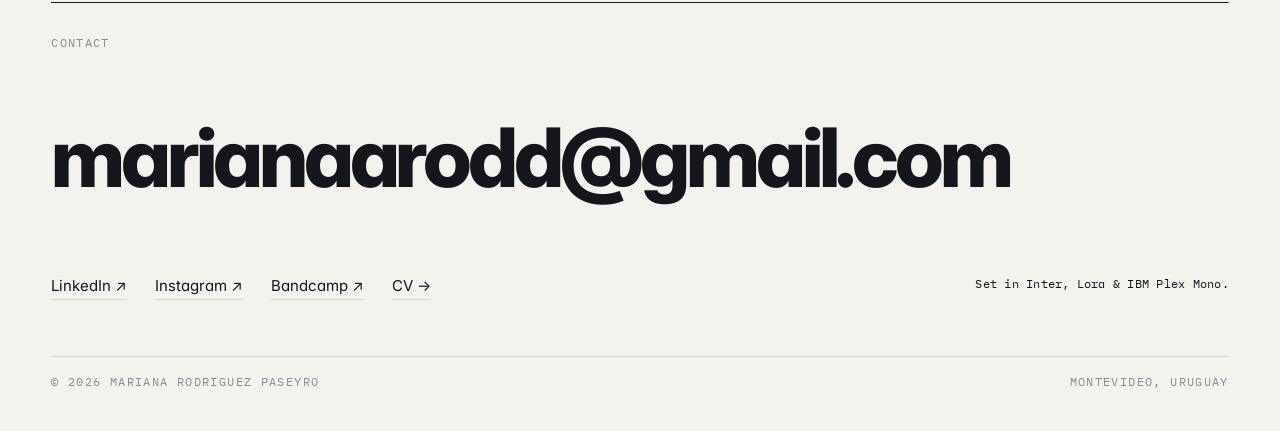
==== commit 81d2622d: "Add files via upload" ====
--- a/index.html
+++ b/index.html
@@ -3,369 +3,177 @@
 <head>
 <meta charset="UTF-8">
 <meta name="viewport" content="width=device-width, initial-scale=1.0">
-<title>Mariana Rodriguez</title>
-<style>
-* { box-sizing: border-box; margin: 0; padding: 0; }
-
-body {
-  background: #F4F1EB;
-  color: #1C1917;
-  font-family: Georgia, serif;
-  font-size: 16px;
-  line-height: 1.75;
-}
-
-.sidebar {
-  position: fixed;
-  top: 0;
-  left: 0;
-  bottom: 0;
-  width: 200px;
-  background: #FDFCF9;
-  border-right: 1px solid #DDD9D0;
-  padding: 40px 24px;
-  overflow-y: auto;
-}
-
-.sidebar p {
-  font-family: 'Courier New', monospace;
-  font-size: 12px;
-  line-height: 1.6;
-  color: #1C1917;
-  font-weight: bold;
-  margin-bottom: 8px;
-}
-
-.sidebar span {
-  display: block;
-  font-weight: normal;
-  color: #6B6560;
-  font-size: 12px;
-}
-
-.sidebar a {
-  display: block;
-  color: #B85C20;
-  text-decoration: none;
-  font-family: 'Courier New', monospace;
-  font-size: 12px;
-  font-weight: normal;
-  margin-top: 6px;
-}
-
-.sidebar a:hover { text-decoration: underline; }
-
-.main {
-  margin-left: 200px;
-  padding: 60px 60px 100px 60px;
-}
-
-.hero {
-  margin-bottom: 56px;
-  padding-bottom: 48px;
-  border-bottom: 1px solid #DDD9D0;
-}
-
-.profile-row {
-  display: flex;
-  align-items: flex-start;
-  gap: 20px;
-  margin-bottom: 28px;
-}
-
-.profile-img {
-  width: 68px;
-  height: 68px;
-  border-radius: 50%;
-  object-fit: cover;
-  object-position: center top;
-  flex-shrink: 0;
-  border: 2px solid #DDD9D0;
-}
-
-.profile-name {
-  font-family: 'Courier New', monospace;
-  font-size: 18px;
-  font-weight: bold;
-  margin-bottom: 4px;
-}
-
-.profile-tagline {
-  font-size: 14px;
-  color: #B85C20;
-  font-family: 'Courier New', monospace;
-  font-style: italic;
-}
-
-.bio-text {
-  font-size: 16px;
-  line-height: 1.8;
-  margin-bottom: 16px;
-  max-width: 620px;
-}
-
-.cv-btn {
-  display: inline-block;
-  margin-top: 20px;
-  padding: 9px 22px;
-  background: #B85C20;
-  color: #fff;
-  text-decoration: none;
-  font-size: 13px;
-  font-family: 'Courier New', monospace;
-  border-radius: 3px;
-}
-
-.cv-btn:hover { opacity: 0.85; }
-
-.section { margin-bottom: 52px; }
-
-.section-label {
-  font-family: 'Courier New', monospace;
-  font-size: 11px;
-  letter-spacing: 2px;
-  text-transform: uppercase;
-  color: #B85C20;
-  margin-bottom: 20px;
-}
-
-.photo-grid {
-  display: flex;
-  gap: 8px;
-  margin: 24px 0 10px;
-  max-width: 620px;
-}
-
-.photo-grid img {
-  width: 50%;
-  height: 200px;
-  object-fit: cover;
-  border-radius: 4px;
-}
-
-.photo-caption {
-  font-size: 12px;
-  color: #6B6560;
-  font-family: 'Courier New', monospace;
-  font-style: italic;
-  margin-bottom: 20px;
-  max-width: 620px;
-}
-
-.tools-grid {
-  display: flex;
-  flex-wrap: wrap;
-  gap: 24px;
-  max-width: 640px;
-}
-
-.tool-group {
-  min-width: 240px;
-}
-
-.tool-group-label {
-  font-family: 'Courier New', monospace;
-  font-size: 11px;
-  letter-spacing: 1px;
-  text-transform: uppercase;
-  color: #6B6560;
-  margin-bottom: 8px;
-}
-
-.tool-tags {
-  display: flex;
-  flex-wrap: wrap;
-  gap: 6px;
-}
-
-.tool-tag {
-  font-size: 12px;
-  font-family: 'Courier New', monospace;
-  color: #1C1917;
-  background: #FDFCF9;
-  border: 1px solid #DDD9D0;
-  padding: 3px 9px;
-  border-radius: 3px;
-}
-
-.result-item {
-  padding: 14px 0;
-  border-bottom: 1px solid #DDD9D0;
-  max-width: 620px;
-}
-
-.result-item:first-child { border-top: 1px solid #DDD9D0; }
-
-.result-title {
-  font-size: 15px;
-  font-weight: bold;
-  margin-bottom: 2px;
-}
-
-.result-meta {
-  font-size: 11px;
-  font-family: 'Courier New', monospace;
-  color: #6B6560;
-  margin-bottom: 4px;
-}
-
-.result-numbers {
-  font-size: 13px;
-  color: #B85C20;
-  font-family: 'Courier New', monospace;
-}
-
-@media (max-width: 700px) {
-  .sidebar { position: relative; width: 100%; border-right: none; border-bottom: 1px solid #DDD9D0; }
-  .main { margin-left: 0; padding: 32px 20px 60px; }
-  .photo-grid { flex-direction: column; }
-  .photo-grid img { width: 100%; }
-}
-</style>
+<title>Mariana Rodriguez Paseyro — Growth marketer</title>
+<meta name="description" content="Uruguay-based growth marketer working across Google, Meta, Amazon and TikTok, with a background in design.">
+<meta property="og:title" content="Mariana Rodriguez Paseyro — Growth marketer">
+<meta property="og:description" content="Growth marketer. Part strategy, part troubleshooting.">
+<meta property="og:image" content="https://marirodd.github.io/images/profile.jpg">
+<meta name="theme-color" content="#F4F2ED">
+<link rel="icon" href="data:image/svg+xml,%3Csvg xmlns='http://www.w3.org/2000/svg' viewBox='0 0 32 32'%3E%3Crect width='32' height='32' fill='%2314161B'/%3E%3Crect x='19' y='19' width='7' height='7' fill='%232B44C4'/%3E%3C/svg%3E">
+<link rel="preconnect" href="https://fonts.googleapis.com">
+<link rel="preconnect" href="https://fonts.gstatic.com" crossorigin>
+<link href="https://fonts.googleapis.com/css2?family=IBM+Plex+Mono:wght@400;500&family=Inter:wght@400;500;600;800&family=Lora:ital,wght@0,400;0,500;1,400;1,500&display=swap" rel="stylesheet">
+<link rel="stylesheet" href="assets/site.css">
 </head>
 <body>
 
-<div class="sidebar">
-  <p>
-    Mariana Rodriguez Paseyro
-    <span>(+598) 092 068 681</span>
-    <a href="mailto:marianaarodd@gmail.com">marianaarodd@gmail.com</a>
-    <a href="https://linkedin.com/in/marianarodriguezp" target="_blank">linkedin</a>
-    <a href="https://www.instagram.com/maariirodd/" target="_blank">instagram</a>
-  </p>
-</div>
+<header class="bar">
+  <div class="wrap bar__inner">
+    <a class="bar__name" href="index.html">Mariana Rodriguez Paseyro</a>
+    <nav class="bar__nav" aria-label="Main">
+      <a class="u" href="#work">Work</a>
+      <a class="u" href="#toolkit">Toolkit</a>
+      <a class="u" href="#outside">Outside of work</a>
+      <a class="u" href="cv.html">CV</a>
+    </nav>
+    <div class="bar__clock"><span class="dot" aria-hidden="true"></span>Montevideo <time id="clock">--:--</time> <span class="mute">UTC−3</span></div>
+  </div>
+</header>
 
-<div class="main">
+<main>
 
-  <div class="hero">
-    <div class="profile-row">
-      <img src="images/profile.jpg" alt="Mariana" class="profile-img">
-      <div>
-        <div class="profile-name">Mariana Rodriguez Paseyro</div>
-        <div class="profile-tagline">Growth marketer. Part strategy, part troubleshooting.</div>
+  <!-- Hero ---------------------------------------------------------------->
+  <section class="wrap grid hero" aria-labelledby="name">
+    <div class="hero__kicker">
+      <span class="label">Index — Portfolio &amp; CV</span>
+      <span class="label">Growth marketing · Paid media · Creative strategy</span>
+    </div>
+
+    <h1 class="hero__name" id="name"><span>Mariana</span><span>Rodriguez</span><span>Paseyro</span></h1>
+
+        <figure class="hero__portrait">
+      <div class="frame"><img src="images/profile.jpg" alt="Portrait of Mariana Rodriguez Paseyro" width="675" height="900"></div>
+      <figcaption><b>Fig. 1</b> — Mariana Rodriguez Paseyro.</figcaption>
+    </figure>
+
+    <p class="hero__tagline">Growth marketer. <em>Part strategy, part troubleshooting.</em></p>
+
+    <ul class="hero__contact" aria-label="Contact">
+      <li><span class="k">Phone</span>(+598) 092 068 681</li>
+      <li><span class="k">Email</span><a class="u" href="mailto:marianaarodd@gmail.com">marianaarodd@gmail.com</a></li>
+      <li><span class="k">LinkedIn</span><a class="u" href="https://linkedin.com/in/marianarodriguezp" target="_blank" rel="noopener">in/marianarodriguezp</a></li>
+      <li><span class="k">Instagram</span><a class="u" href="https://www.instagram.com/maariirodd/" target="_blank" rel="noopener">@maariirodd</a></li>
+    </ul>
+
+    <div class="hero__bio">
+      <p class="lede">Uruguay-based growth marketer with 8+ years of experience building and scaling acquisition systems for brands in eCommerce, wellness, fintech, and lead gen. I’ve worked across Google, Meta, Amazon, and TikTok, and one thing I’ve learned is that growth marketing sounds simple until you’re three layers deep trying to understand why a funnel that worked last quarter suddenly doesn’t.</p>
+      <p class="body">Most of the job, in my experience, comes down to asking better questions than the ones already on the table. The full version is in my CV, but the short version is that I like being close to the actual decision, not three Slack threads away from it.</p>
+      <div class="actions">
+        <a class="u" href="cv.html">Read the full CV <span class="arrow">→</span></a>
+        <a class="u down" href="Mariana_Rodriguez_CV.pdf" download>Download PDF <span class="arrow">↓</span></a>
       </div>
     </div>
-    <p class="bio-text">Uruguay-based growth marketer with 8+ years of experience building and scaling acquisition systems for brands in eCommerce, wellness, fintech, and lead gen. I've worked across Google, Meta, Amazon, and TikTok, and one thing I've learned is that growth marketing sounds simple until you're three layers deep trying to understand why a funnel that worked last quarter suddenly doesn't. Most of the job, in my experience, comes down to asking better questions than the ones already on the table.</p>
-    <p class="bio-text">The full version is in my CV, but the short version is that I like being close to the actual decision, not three Slack threads away from it.</p>
-    <a href="cv.html" class="cv-btn">view my cv →</a>
-  </div>
 
-  <div class="section">
-    <div class="section-label">Outside of work</div>
-    <p class="bio-text">I surf, which taught me that timing matters and forcing things rarely helps. I cook, and I usually lean toward savory over sweet because it gives me more room to improvise. The spicier, the better. I also produce music, and more recently I've fallen into the very enjoyable rabbit hole of DJing with turntables. My taste goes in a lot of directions, but I'll always have a soft spot for '80s house, anything with groove, and a permanent little corner of my heart reserved for cumbia. Here's some music I made a few years ago: <a href="https://malassis.bandcamp.com" target="_blank">Bandcamp</a>.</p>
-    <p class="bio-text">I love being in nature, especially mountains and long trails, anything that makes the day feel a little bigger. One of the most memorable experiences was hiking near Popocatepetl in Mexico, an active volcano that was clearly doing its thing while I was standing next to it, trying to act casual.</p>
+  </section>
 
-    <div class="photo-grid">
-      <img src="images/mexico.jpg" alt="Mariana near Popocatépetl">
-      <img src="images/rodolfo.jpg" alt="Rodolfo at the beach">
+  <!-- Selected results ------------------------------------------------------>
+  <section class="wrap section section__rule" id="work" aria-labelledby="work-title">
+    <div class="section__head">
+      <h2 class="section__title" id="work-title">Selected results</h2>
+      <span class="section__meta label">Google Ads · Meta Ads · 4 accounts</span>
     </div>
-    <p class="photo-caption">Left: me near an active volcano, making confident decisions. Right: Rodolfo, Chief of Breaks.</p>
+    <ol class="ledger">
+      <li>
+        <span class="ledger__tag label">Google Ads · Legal</span>
+        <h3 class="ledger__title">Law firm lead generation — CPA cut by 90%</h3>
+        <p class="ledger__figs"><span>+847% conversions (15 → 142)</span><span>CPA $71 → $7.47</span><span>CVR 4% → 31.9%</span></p>
+      </li>
+      <li>
+        <span class="ledger__tag label">Google Ads · eCommerce</span>
+        <h3 class="ledger__title">Outdoor gear — conversions ×4.6 at $50K/month</h3>
+        <p class="ledger__figs"><span>+363% conversions (342 → 1,583)</span><span>Cost/conv $146 → $31</span><span>+146% clicks</span></p>
+      </li>
+      <li>
+        <span class="ledger__tag label">Google Ads · Lead gen</span>
+        <h3 class="ledger__title">Construction — CPL cut by 73% at $50/day</h3>
+        <p class="ledger__figs"><span>+281% conversions (26 → 99)</span><span>CPL $76.65 → $20.61</span></p>
+      </li>
+      <li>
+        <span class="ledger__tag label">Meta Ads · GoHighLevel</span>
+        <h3 class="ledger__title">Fraud recovery — 140 leads at $18 CPL</h3>
+        <p class="ledger__figs"><span>CTR 1.5–2.5%</span><span>Landing page CVR 15–25%</span><span>$2,500 monthly ad spend</span></p>
+      </li>
+    </ol>
+  </section>
 
-    <p class="bio-text">That same Mexico trip I tried crickets, chapulines, and a scorpion. The scorpion was a dare. The chapulines were a revelation, crunchy and salty. Unexpectedly, the chapulines had real movie-snack potential and I'm willing to be judged for that.</p>
-    <p class="bio-text">At home, I work alongside Rodolfo, my dog, who has zero input on strategy but a very strong opinion on when it's time for a break.</p>
-  </div>
+  <!-- Toolkit --------------------------------------------------------------->
+  <section class="wrap section section__rule" id="toolkit" aria-labelledby="toolkit-title">
+    <div class="section__head">
+      <h2 class="section__title" id="toolkit-title">Toolkit</h2>
+      <span class="section__meta label">Platforms I work in</span>
+    </div>
+    <ul class="index">
+      <li><span class="index__cat">Paid advertising</span><p class="index__items">Google&nbsp;Ads<i>/</i> Meta&nbsp;Ads<i>/</i> Amazon&nbsp;PPC<i>/</i> TikTok&nbsp;Ads<i>/</i> LinkedIn&nbsp;Ads<i>/</i> Pinterest<i>/</i> Bing&nbsp;Ads<i>/</i> Taboola</p><span class="index__count mono">08</span></li>
+      <li><span class="index__cat">Analytics &amp; tracking</span><p class="index__items">GA4<i>/</i> GTM<i>/</i> Looker&nbsp;Studio<i>/</i> Meta&nbsp;Pixel<i>/</i> TikTok&nbsp;Pixel<i>/</i> SEMrush<i>/</i> SpyFu<i>/</i> Hotjar<i>/</i> Adalysis<i>/</i> Optmyzr<i>/</i> VWO</p><span class="index__count mono">11</span></li>
+      <li><span class="index__cat">eCommerce</span><p class="index__items">Amazon&nbsp;Seller&nbsp;Central<i>/</i> TikTok&nbsp;Shop<i>/</i> Shopify<i>/</i> Helium&nbsp;10<i>/</i> Jungle&nbsp;Scout</p><span class="index__count mono">05</span></li>
+      <li><span class="index__cat">CRM &amp; automation</span><p class="index__items">GoHighLevel<i>/</i> HubSpot<i>/</i> Salesforce<i>/</i> Mailchimp<i>/</i> Zapier<i>/</i> ClickUp<i>/</i> Asana</p><span class="index__count mono">07</span></li>
+      <li><span class="index__cat">Design &amp; web</span><p class="index__items">Figma<i>/</i> Photoshop<i>/</i> Illustrator<i>/</i> Canva<i>/</i> WordPress<i>/</i> Instapage<i>/</i> Unbounce</p><span class="index__count mono">07</span></li>
+      <li><span class="index__cat">Languages</span><p class="index__items">Spanish&nbsp;—&nbsp;native<i>/</i> French&nbsp;—&nbsp;native<i>/</i> English&nbsp;—&nbsp;professional</p><span class="index__count mono">03</span></li>
+    </ul>
+  </section>
 
-  <div class="section">
-    <div class="section-label">Tools</div>
-    <div class="tools-grid">
-      <div class="tool-group">
-        <div class="tool-group-label">Paid advertising</div>
-        <div class="tool-tags">
-          <span class="tool-tag">Google Ads</span>
-          <span class="tool-tag">Meta Ads</span>
-          <span class="tool-tag">Amazon PPC</span>
-          <span class="tool-tag">TikTok Ads</span>
-          <span class="tool-tag">LinkedIn Ads</span>
-          <span class="tool-tag">Pinterest</span>
-          <span class="tool-tag">Bing Ads</span>
-          <span class="tool-tag">Taboola</span>
-        </div>
+  <!-- Outside of work ------------------------------------------------------>
+  <section class="wrap section section__rule" id="outside" aria-labelledby="outside-title">
+    <div class="section__head">
+      <h2 class="section__title" id="outside-title">Outside of work</h2>
+      <span class="section__meta label">Surf · Kitchen · Turntables · Trails</span>
+    </div>
+
+    <div class="grid">
+      <p class="quote">I surf, which taught me that <span class="accent">timing matters and forcing things rarely helps.</span></p>
+    </div>
+
+    <div class="grid spread">
+      <div class="col-a">
+        <p class="body">I cook, and I usually lean toward savory over sweet because it gives me more room to improvise. The spicier, the better. I also produce music, and more recently I’ve fallen into the very enjoyable rabbit hole of DJing with turntables. My taste goes in a lot of directions, but I’ll always have a soft spot for ’80s house, anything with groove, and a permanent little corner of my heart reserved for cumbia. Here’s some music I made a few years ago: <a class="u" href="https://malassis.bandcamp.com" target="_blank" rel="noopener">Bandcamp</a>.</p>
       </div>
-      <div class="tool-group">
-        <div class="tool-group-label">Analytics & tracking</div>
-        <div class="tool-tags">
-          <span class="tool-tag">GA4</span>
-          <span class="tool-tag">GTM</span>
-          <span class="tool-tag">Looker Studio</span>
-          <span class="tool-tag">Meta Pixel</span>
-          <span class="tool-tag">TikTok Pixel</span>
-          <span class="tool-tag">SEMrush</span>
-          <span class="tool-tag">SpyFu</span>
-          <span class="tool-tag">Hotjar</span>
-          <span class="tool-tag">Adalysis</span>
-          <span class="tool-tag">Optmyzr</span>
-          <span class="tool-tag">VWO</span>
-        </div>
-      </div>
-      <div class="tool-group">
-        <div class="tool-group-label">eCommerce</div>
-        <div class="tool-tags">
-          <span class="tool-tag">Amazon Seller Central</span>
-          <span class="tool-tag">TikTok Shop</span>
-          <span class="tool-tag">Shopify</span>
-          <span class="tool-tag">Helium 10</span>
-          <span class="tool-tag">Jungle Scout</span>
-        </div>
-      </div>
-      <div class="tool-group">
-        <div class="tool-group-label">CRM & automation</div>
-        <div class="tool-tags">
-          <span class="tool-tag">GoHighLevel</span>
-          <span class="tool-tag">HubSpot</span>
-          <span class="tool-tag">Salesforce</span>
-          <span class="tool-tag">Mailchimp</span>
-          <span class="tool-tag">Zapier</span>
-          <span class="tool-tag">ClickUp</span>
-          <span class="tool-tag">Asana</span>
-        </div>
-      </div>
-      <div class="tool-group">
-        <div class="tool-group-label">Design & web</div>
-        <div class="tool-tags">
-          <span class="tool-tag">Figma</span>
-          <span class="tool-tag">Photoshop</span>
-          <span class="tool-tag">Illustrator</span>
-          <span class="tool-tag">Canva</span>
-          <span class="tool-tag">WordPress</span>
-          <span class="tool-tag">Instapage</span>
-          <span class="tool-tag">Unbounce</span>
-        </div>
-      </div>
-      <div class="tool-group">
-        <div class="tool-group-label">Languages</div>
-        <div class="tool-tags">
-          <span class="tool-tag">Spanish — native</span>
-          <span class="tool-tag">French — native</span>
-          <span class="tool-tag">English — professional</span>
-        </div>
+      <div class="col-b">
+        <p class="body">I love being in nature, especially mountains and long trails, anything that makes the day feel a little bigger. One of the most memorable experiences was hiking near Popocatépetl in Mexico, an active volcano that was clearly doing its thing while I was standing next to it, trying to act casual.</p>
       </div>
     </div>
+
+    <div class="grid photos">
+      <figure class="photo-a">
+        <div class="frame"><img src="images/mexico.jpg" alt="Mariana near Popocatépetl, Mexico" width="675" height="900" loading="lazy"></div>
+        <figcaption><b>Fig. 2</b> — Me near an active volcano, making confident decisions.</figcaption>
+      </figure>
+      <figure class="photo-b">
+        <div class="frame"><img src="images/rodolfo.jpg" alt="Rodolfo the dog at the beach" width="675" height="900" loading="lazy"></div>
+        <figcaption><b>Fig. 3</b> — Rodolfo, Chief of Breaks.</figcaption>
+      </figure>
+    </div>
+
+    <div class="grid spread after">
+      <div class="col-a">
+        <p class="body">That same Mexico trip I tried crickets, chapulines, and a scorpion. The scorpion was a dare. The chapulines were a revelation, crunchy and salty. Unexpectedly, the chapulines had real movie-snack potential and I’m willing to be judged for that.</p>
+      </div>
+      <div class="col-b">
+        <p class="body">At home, I work alongside Rodolfo, my dog, who has zero input on strategy but a very strong opinion on when it’s time for a break.</p>
+      </div>
+    </div>
+  </section>
+
+</main>
+
+<!-- Contact ----------------------------------------------------------------->
+<footer class="wrap foot" id="contact">
+  <span class="label">Contact</span>
+  <div class="grid">
+    <p class="foot__big"><a href="mailto:marianaarodd@gmail.com">marianaarodd@gmail.com</a></p>
+    <div class="foot__links">
+      <a class="u" href="https://linkedin.com/in/marianarodriguezp" target="_blank" rel="noopener">LinkedIn ↗</a>
+      <a class="u" href="https://www.instagram.com/maariirodd/" target="_blank" rel="noopener">Instagram ↗</a>
+      <a class="u" href="https://malassis.bandcamp.com" target="_blank" rel="noopener">Bandcamp ↗</a>
+      <a class="u" href="cv.html">CV →</a>
+    </div>
+    <p class="foot__colophon mono">Set in Inter, Lora &amp; IBM Plex Mono.</p>
   </div>
+  <div class="foot__base label">
+    <span>© <span id="year">2026</span> Mariana Rodriguez Paseyro</span>
+    <span>Montevideo, Uruguay</span>
+  </div>
+</footer>
 
-  <div class="section">
-    <div class="section-label">Selected results</div>
-    <div class="result-item">
-      <div class="result-title">Law firm lead generation — CPA cut by 90%</div>
-      <div class="result-meta">Google Ads · Legal</div>
-      <div class="result-numbers">+847% conversions (15 → 142) · CPA $71 → $7.47 · CVR 4% → 31.9%</div>
-    </div>
-    <div class="result-item">
-      <div class="result-title">Outdoor gear — conversions ×4.6 at $50K/month</div>
-      <div class="result-meta">Google Ads · eCommerce</div>
-      <div class="result-numbers">+363% conversions (342 → 1,583) · cost/conv $146 → $31 · +146% clicks</div>
-    </div>
-    <div class="result-item">
-      <div class="result-title">Construction — CPL cut by 73% at $50/day</div>
-      <div class="result-meta">Google Ads · Lead gen</div>
-      <div class="result-numbers">+281% conversions (26 → 99) · CPL $76.65 → $20.61</div>
-    </div>
-    <div class="result-item">
-      <div class="result-title">Fraud recovery — 140 leads at $18 CPL</div>
-      <div class="result-meta">Meta Ads. GHL.</div>
-      <div class="result-numbers">CTR: 1.5–2.5% · CVR landing page: 15–25% · $2,500 monthly ad spend</div>
-    </div>
-  </div>
-
-</div>
+<script src="assets/site.js"></script>
 </body>
 </html>
--- a/assets/site.css
+++ b/assets/site.css
@@ -0,0 +1,301 @@
+/* ==========================================================================
+   Mariana Rodriguez Paseyro — personal site
+   Editorial index system: warm paper, ink, one ultramarine accent.
+   Inter (structure) · Lora italic (voice) · IBM Plex Mono (metadata)
+   ========================================================================== */
+
+:root {
+  --paper: #F4F2ED;
+  --paper-2: #ECE9E2;
+  --ink: #14161B;
+  --graphite: #4E5158;
+  --mute: #8A8C91;
+  --hair: #D7D3CB;
+  --accent: #2B44C4;
+
+  --sans: "Inter", "Helvetica Neue", Arial, sans-serif;
+  --serif: "Lora", Georgia, serif;
+  --mono: "IBM Plex Mono", "SFMono-Regular", Menlo, Consolas, monospace;
+
+  --pad: clamp(20px, 4vw, 56px);
+  --gap: clamp(16px, 2vw, 32px);
+  --bar: 56px;
+}
+
+*, *::before, *::after { box-sizing: border-box; }
+html { -webkit-text-size-adjust: 100%; scroll-behavior: smooth; scroll-padding-top: calc(var(--bar) + 24px); }
+body {
+  margin: 0;
+  background: var(--paper);
+  color: var(--ink);
+  font-family: var(--sans);
+  font-size: 17px;
+  line-height: 1.6;
+  font-feature-settings: "cv11", "ss01";
+  -webkit-font-smoothing: antialiased;
+  text-rendering: optimizeLegibility;
+}
+img { display: block; max-width: 100%; height: auto; }
+p { margin: 0; }
+h1, h2, h3 { margin: 0; font-weight: inherit; }
+ul, ol { list-style: none; margin: 0; padding: 0; }
+::selection { background: var(--accent); color: var(--paper); }
+
+a { color: inherit; text-decoration: none; }
+a:focus-visible, button:focus-visible { outline: 2px solid var(--accent); outline-offset: 4px; }
+
+/* Underline that draws in from the left on hover */
+.u {
+  background-image: linear-gradient(currentColor, currentColor), linear-gradient(var(--hair), var(--hair));
+  background-size: 0% 1px, 100% 1px;
+  background-position: 0 100%, 0 100%;
+  background-repeat: no-repeat;
+  padding-bottom: 2px;
+  transition: background-size .35s cubic-bezier(.2,.7,.2,1), color .2s;
+}
+.u:hover { background-size: 100% 1px, 100% 1px; color: var(--accent); }
+
+.mono { font-family: var(--mono); font-size: 12px; letter-spacing: .02em; }
+.label {
+  font-family: var(--mono); font-size: 11.5px; letter-spacing: .12em; text-transform: uppercase;
+  color: var(--mute);
+}
+.accent { color: var(--accent); }
+
+.wrap { max-width: 1360px; margin: 0 auto; padding: 0 var(--pad); }
+.grid { display: grid; grid-template-columns: repeat(12, minmax(0, 1fr)); column-gap: var(--gap); }
+
+/* ----------------------------------------------------------------------- Top bar */
+.bar {
+  position: sticky; top: 0; z-index: 20;
+  height: var(--bar);
+  background: color-mix(in srgb, var(--paper) 88%, transparent);
+  -webkit-backdrop-filter: blur(10px); backdrop-filter: blur(10px);
+  border-bottom: 1px solid transparent;
+  transition: border-color .3s;
+}
+.bar.is-scrolled { border-bottom-color: var(--hair); }
+.bar__inner { height: 100%; display: grid; grid-template-columns: 1fr auto 1fr; align-items: center; column-gap: var(--gap); }
+.bar__name { font-weight: 600; font-size: 14px; letter-spacing: -.01em; justify-self: start; }
+.bar__nav { display: flex; gap: clamp(14px, 2.2vw, 32px); font-size: 14px; color: var(--graphite); }
+.bar__nav a[aria-current="page"] { color: var(--ink); }
+.bar__nav a[aria-current="page"]::before { content: ""; display: inline-block; width: 6px; height: 6px; background: var(--accent); margin-right: 8px; vertical-align: 2px; }
+.bar__clock { justify-self: end; font-family: var(--mono); font-size: 12px; color: var(--graphite); white-space: nowrap; }
+.bar__clock time { color: var(--ink); }
+.bar__clock .dot { display: inline-block; width: 6px; height: 6px; border-radius: 50%; background: var(--accent); margin-right: 8px; vertical-align: 1px; animation: pulse 2.4s ease-in-out infinite; }
+@keyframes pulse { 50% { opacity: .25; } }
+
+/* ----------------------------------------------------------------------- Sections */
+.section { padding-top: 26px; padding-bottom: clamp(88px, 11vw, 160px); }
+.section__rule, .foot { background-image: linear-gradient(var(--ink), var(--ink)); background-repeat: no-repeat; background-size: calc(100% - 2 * var(--pad)) 1px; background-position: var(--pad) 0; }
+.section__head { display: grid; grid-template-columns: repeat(12, minmax(0, 1fr)); column-gap: var(--gap); align-items: baseline; margin-bottom: clamp(40px, 5vw, 72px); }
+.section__title { grid-column: 1 / span 6; font-family: var(--serif); font-style: italic; font-size: clamp(30px, 3.4vw, 46px); line-height: 1.05; letter-spacing: -.01em; }
+.section__meta { grid-column: 7 / -1; justify-self: end; text-align: right; }
+
+/* ----------------------------------------------------------------------- Hero */
+.hero { padding-top: clamp(40px, 6vw, 88px); padding-bottom: clamp(88px, 10vw, 150px); row-gap: 0; }
+.hero__kicker { grid-column: 1 / -1; display: flex; justify-content: space-between; gap: 24px; margin-bottom: clamp(28px, 4vw, 56px); }
+.hero__name {
+  grid-column: 1 / span 8; grid-row: 2;
+  font-weight: 800; font-size: clamp(52px, 10.4vw, 152px); line-height: .86; letter-spacing: -.055em;
+}
+.hero__name span { display: block; }
+.hero__name span + span { padding-left: .02em; }
+.hero__tagline {
+  grid-column: 1 / span 8; grid-row: 3; margin-top: clamp(22px, 2.6vw, 36px);
+  font-family: var(--serif); font-style: italic; font-size: clamp(22px, 2.5vw, 34px); line-height: 1.25; letter-spacing: -.005em;
+}
+.hero__tagline em { color: var(--accent); font-style: italic; }
+.hero__contact { grid-column: 1 / span 3; margin-top: clamp(56px, 7vw, 104px); align-self: start; }
+.hero__contact li { font-family: var(--mono); font-size: 13px; line-height: 1.5; padding: 10px 0; border-top: 1px solid var(--hair); }
+.hero__contact li:last-child { border-bottom: 1px solid var(--hair); }
+.hero__contact .k { display: block; color: var(--mute); font-size: 11px; letter-spacing: .1em; text-transform: uppercase; }
+.hero__bio { grid-column: 4 / span 6; margin-top: clamp(56px, 7vw, 104px); }
+.lede { font-family: var(--serif); font-size: clamp(19px, 1.7vw, 23px); line-height: 1.5; color: var(--ink); }
+.body { color: var(--graphite); margin-top: 22px; max-width: 58ch; }
+.actions { display: flex; flex-wrap: wrap; gap: 14px 28px; margin-top: 34px; font-size: 15px; font-weight: 500; }
+.actions .arrow { display: inline-block; transition: transform .3s cubic-bezier(.2,.7,.2,1); }
+.actions a:hover .arrow { transform: translateX(4px); }
+.actions a.down:hover .arrow { transform: translateY(3px); }
+.hero__portrait { grid-column: 9 / -1; grid-row: 2 / span 2; align-self: start; margin: .12em 0 0; }
+.frame { position: relative; overflow: hidden; background: var(--paper-2); aspect-ratio: 3 / 4; }
+.frame img { width: 100%; height: 100%; object-fit: cover; transition: transform 1.2s cubic-bezier(.2,.7,.2,1); }
+figure:hover .frame img { transform: scale(1.025); }
+figcaption { margin-top: 10px; font-family: var(--mono); font-size: 12px; line-height: 1.5; color: var(--graphite); }
+figcaption b { font-weight: 500; color: var(--ink); }
+
+/* ----------------------------------------------------------------------- Results ledger */
+.ledger { border-bottom: 1px solid var(--hair); }
+.ledger li {
+  display: grid; grid-template-columns: repeat(12, minmax(0, 1fr)); column-gap: var(--gap);
+  padding: 26px 0 28px; border-top: 1px solid var(--hair); align-items: baseline;
+}
+.ledger__tag { grid-column: 1 / span 3; }
+.ledger__title { grid-column: 4 / span 5; font-size: clamp(19px, 1.8vw, 24px); font-weight: 600; line-height: 1.25; letter-spacing: -.015em; }
+.ledger__figs { grid-column: 9 / -1; font-family: var(--mono); font-size: 13px; line-height: 1.6; color: var(--accent); }
+.ledger__figs span { display: block; }
+.footnote { margin-top: 18px; }
+
+/* ----------------------------------------------------------------------- Toolkit index */
+.index li {
+  display: grid; grid-template-columns: repeat(12, minmax(0, 1fr)); column-gap: var(--gap);
+  padding: 22px 0 24px; border-top: 1px solid var(--hair); align-items: baseline;
+}
+.index li:last-child { border-bottom: 1px solid var(--hair); }
+.index__cat { grid-column: 1 / span 3; font-family: var(--serif); font-style: italic; font-size: clamp(20px, 1.9vw, 26px); line-height: 1.2; }
+.index__items { grid-column: 4 / span 8; font-size: clamp(17px, 1.55vw, 21px); line-height: 1.55; letter-spacing: -.01em; }
+.index__items i { font-style: normal; color: var(--hair); padding: 0 .1em 0 .35em; }
+.index__count { grid-column: 12 / -1; justify-self: end; color: var(--mute); }
+
+/* ----------------------------------------------------------------------- Outside of work */
+.quote {
+  grid-column: 1 / span 10;
+  font-family: var(--serif); font-style: italic; font-size: clamp(30px, 4.2vw, 60px); line-height: 1.12; letter-spacing: -.015em;
+}
+.quote .accent { font-style: italic; }
+.col-a { grid-column: 1 / span 5; }
+.col-b { grid-column: 7 / span 5; }
+.spread { margin-top: clamp(48px, 6vw, 88px); row-gap: 0; }
+.spread p + p { margin-top: 18px; }
+.spread .body { margin-top: 0; }
+.photos { margin-top: clamp(56px, 7vw, 104px); align-items: start; }
+.photo-a { grid-column: 1 / span 6; margin: 0; }
+.photo-b { grid-column: 8 / span 4; margin: clamp(80px, 14vw, 200px) 0 0; }
+.after { margin-top: clamp(56px, 7vw, 96px); }
+
+/* ----------------------------------------------------------------------- Footer / contact */
+.foot { padding-top: 26px; padding-bottom: 40px; }
+.foot__big {
+  grid-column: 1 / -1; margin: clamp(36px, 5vw, 72px) 0 clamp(48px, 6vw, 88px);
+  font-weight: 800; font-size: clamp(26px, 6.4vw, 96px); line-height: .95; letter-spacing: -.05em; overflow-wrap: anywhere;
+}
+.foot__big a { background-image: linear-gradient(var(--accent), var(--accent)); background-size: 0% .06em; background-position: 0 92%; background-repeat: no-repeat; transition: background-size .5s cubic-bezier(.2,.7,.2,1), color .3s; }
+.foot__big a:hover { color: var(--accent); background-size: 100% .06em; }
+.foot__links { grid-column: 1 / span 8; display: flex; flex-wrap: wrap; gap: 10px 28px; font-size: 15px; }
+.foot__colophon { grid-column: 9 / -1; justify-self: end; text-align: right; }
+.foot__base { display: flex; justify-content: space-between; gap: 16px; margin-top: 56px; padding-top: 16px; border-top: 1px solid var(--hair); }
+
+/* ----------------------------------------------------------------------- CV page */
+.cvhead { padding-top: clamp(40px, 6vw, 88px); padding-bottom: clamp(56px, 7vw, 104px); }
+.cvhead__name { grid-column: 1 / span 9; font-weight: 800; font-size: clamp(46px, 7.4vw, 112px); line-height: .88; letter-spacing: -.05em; }
+.cvhead__name span { display: block; }
+.cvhead__contact { grid-column: 10 / -1; align-self: end; text-align: right; font-family: var(--mono); font-size: 13px; line-height: 1.75; }
+.cvhead__headline { grid-column: 1 / span 9; margin-top: clamp(22px, 2.6vw, 34px); font-family: var(--serif); font-style: italic; font-size: clamp(22px, 2.5vw, 34px); line-height: 1.2; color: var(--accent); }
+.cvhead__disc { grid-column: 1 / span 9; margin-top: 14px; }
+.cvhead__actions { grid-column: 10 / -1; align-self: end; justify-self: end; margin-top: 0; }
+
+.cvbody { align-items: start; padding-bottom: clamp(88px, 10vw, 140px); }
+.toc { grid-column: 1 / span 2; position: sticky; top: calc(var(--bar) + 32px); padding-top: 30px; }
+.toc a { display: block; padding: 7px 0; font-size: 14px; color: var(--mute); transition: color .2s; }
+.toc a::before { content: ""; display: inline-block; width: 0; height: 1px; background: var(--accent); vertical-align: middle; margin-right: 0; transition: width .3s, margin .3s; }
+.toc a:hover { color: var(--ink); }
+.toc a.is-active { color: var(--ink); }
+.toc a.is-active::before { width: 14px; margin-right: 10px; }
+.cvmain { grid-column: 4 / -1; }
+
+.cvsec { border-top: 1px solid var(--ink); padding-top: 26px; padding-bottom: clamp(64px, 7vw, 104px); }
+.cvsec:last-child { padding-bottom: 0; }
+.cvsec__title { font-family: var(--serif); font-style: italic; font-size: clamp(28px, 3vw, 40px); line-height: 1.1; margin-bottom: clamp(32px, 4vw, 52px); display: flex; justify-content: space-between; align-items: baseline; gap: 16px; }
+.cvsec__title .label { font-style: normal; }
+
+.profile-lede { font-family: var(--serif); font-size: clamp(22px, 2.2vw, 30px); line-height: 1.38; letter-spacing: -.005em; max-width: 30ch; }
+.profile-body { display: grid; grid-template-columns: 1fr 1fr; gap: var(--gap); margin-top: 32px; color: var(--graphite); }
+
+.role { display: grid; grid-template-columns: minmax(130px, 11rem) minmax(0, 1fr); column-gap: var(--gap); padding: 34px 0 38px; border-top: 1px solid var(--hair); }
+.role:first-of-type { border-top: 0; padding-top: 0; }
+.role__when { font-family: var(--mono); font-size: 13px; line-height: 1.55; color: var(--accent); font-weight: 500; }
+.role__when small { display: block; margin-top: 6px; color: var(--mute); font-weight: 400; font-size: 12px; }
+.role__title { font-size: clamp(21px, 2vw, 27px); font-weight: 600; line-height: 1.2; letter-spacing: -.02em; }
+.role__org { margin-top: 6px; font-family: var(--serif); font-style: italic; font-size: 19px; }
+.role__org .mono { font-style: normal; color: var(--mute); margin-left: 10px; }
+.role__deck { margin-top: 14px; color: var(--ink); max-width: 64ch; }
+.role__sub { margin: 30px 0 12px; font-family: var(--mono); font-size: 11.5px; letter-spacing: .12em; text-transform: uppercase; color: var(--accent); font-weight: 500; }
+.role__sub:first-child { margin-top: 22px; }
+.bullets { margin-top: 16px; max-width: 70ch; }
+.bullets li { position: relative; padding-left: 22px; color: var(--graphite); font-size: 16px; line-height: 1.6; }
+.bullets li + li { margin-top: 8px; }
+.bullets li::before { content: "–"; position: absolute; left: 0; color: var(--accent); }
+.bullets b { color: var(--ink); font-weight: 600; }
+.platforms { margin-top: 18px; font-family: var(--mono); font-size: 12px; line-height: 1.7; color: var(--graphite); }
+.platforms .label { color: var(--accent); margin-right: 12px; }
+
+.flist li { display: grid; grid-template-columns: minmax(130px, 11rem) minmax(0, 1fr); column-gap: var(--gap); padding: 22px 0 24px; border-top: 1px solid var(--hair); }
+.flist li:first-child { border-top: 0; padding-top: 0; }
+.flist__when { font-family: var(--mono); font-size: 13px; color: var(--accent); font-weight: 500; }
+.flist__who { font-weight: 600; letter-spacing: -.01em; }
+.flist__who span { font-weight: 400; color: var(--mute); margin-left: 10px; font-size: 15px; }
+.flist p { margin-top: 6px; color: var(--graphite); font-size: 16px; max-width: 70ch; }
+
+.xp li { display: grid; grid-template-columns: minmax(130px, 11rem) minmax(0, 1fr); column-gap: var(--gap); padding: 22px 0 24px; border-top: 1px solid var(--hair); }
+.xp li:first-child { border-top: 0; padding-top: 0; }
+.xp__cat { font-family: var(--serif); font-style: italic; font-size: 20px; line-height: 1.3; }
+.xp__tools { font-size: 17px; line-height: 1.6; letter-spacing: -.005em; }
+.xp__tools i { font-style: normal; color: var(--mute); padding: 0 .05em 0 .35em; }
+.xp__practice { margin-top: 8px; font-family: var(--mono); font-size: 12px; line-height: 1.6; color: var(--mute); }
+.xp li.is-ai .xp__practice { color: var(--accent); }
+
+.edu li { display: grid; grid-template-columns: minmax(130px, 11rem) minmax(0, 1fr); column-gap: var(--gap); padding: 16px 0; border-top: 1px solid var(--hair); }
+.edu li:first-child { border-top: 0; padding-top: 0; }
+.edu .k { padding-top: 3px; }
+.edu .v div + div { margin-top: 6px; }
+.edu .v span { color: var(--mute); margin-left: 10px; font-size: 15px; }
+
+/* ----------------------------------------------------------------------- Motion & responsiveness */
+@media (prefers-reduced-motion: reduce) {
+  *, *::before, *::after { animation: none !important; transition: none !important; scroll-behavior: auto !important; }
+}
+
+@media (max-width: 1080px) {
+  .hero__contact { grid-column: 1 / span 4; }
+  .hero__bio { grid-column: 5 / -1; }
+  .hero__name { grid-column: 1 / span 8; }
+  .hero__portrait { grid-column: 9 / -1; }
+  .ledger__title { grid-column: 4 / -1; }
+  .ledger__figs { grid-column: 4 / -1; margin-top: 8px; }
+  .toc { display: none; }
+  .cvmain { grid-column: 1 / -1; }
+}
+
+@media (max-width: 760px) {
+  body { font-size: 16px; }
+  .foot__big { font-size: clamp(20px, 6.6vw, 40px); }
+  .bar__name { white-space: nowrap; font-size: 13px; }
+  .bar__clock .mute { display: none; }
+  .cvhead__name { font-size: clamp(44px, 13vw, 76px); }
+  .hero__name { font-size: clamp(48px, 15vw, 80px); }
+  .grid, .section__head, .ledger li, .index li { grid-template-columns: minmax(0, 1fr); }
+  .grid > *, .section__head > *, .ledger li > *, .index li > * { grid-column: 1 / -1 !important; }
+  .bar__inner { grid-template-columns: 1fr auto; }
+  .bar__nav { display: none; }
+  .hero__kicker { flex-direction: column; gap: 6px; }
+  .hero__name, .hero__tagline, .hero__portrait { grid-row: auto; }
+  .hero__contact, .hero__bio { margin-top: 44px; }
+  .hero__portrait { margin-top: 32px; max-width: 420px; }
+  .section__meta { justify-self: start; text-align: left; margin-top: 8px; }
+  .ledger__figs, .index__items, .index__count { margin-top: 8px; }
+  .index__count { justify-self: start; }
+  .photo-b { margin-top: 40px; max-width: 75%; justify-self: end; }
+  .col-b { margin-top: 18px; }
+  .foot__colophon { justify-self: start; text-align: left; margin-top: 24px; }
+  .foot__base { flex-direction: column; }
+  .cvhead__contact, .cvhead__actions { justify-self: start; text-align: left; margin-top: 24px; }
+  .profile-body { grid-template-columns: 1fr; }
+  .role, .flist li, .xp li, .edu li { grid-template-columns: 1fr; row-gap: 8px; }
+}
+
+/* ----------------------------------------------------------------------- Print (CV page) */
+@media print {
+  @page { margin: 14mm 14mm 16mm; }
+  body { background: #fff; font-size: 10pt; }
+  .bar, .toc, .cvhead__actions, .foot { display: none !important; }
+  .wrap { max-width: none; padding: 0; }
+  .cvmain { grid-column: 1 / -1; }
+  .cvhead { padding: 0 0 18pt; }
+  .cvsec { padding-bottom: 18pt; break-before: auto; }
+  .role, .flist li, .xp li, .edu li { break-inside: avoid; padding: 12pt 0; }
+  .bullets li { font-size: 9.5pt; }
+  a { color: inherit; }
+}
+
+/* align the margin column with the first line of each entry */
+.role, .flist li, .xp li, .edu li { align-items: first baseline; }
